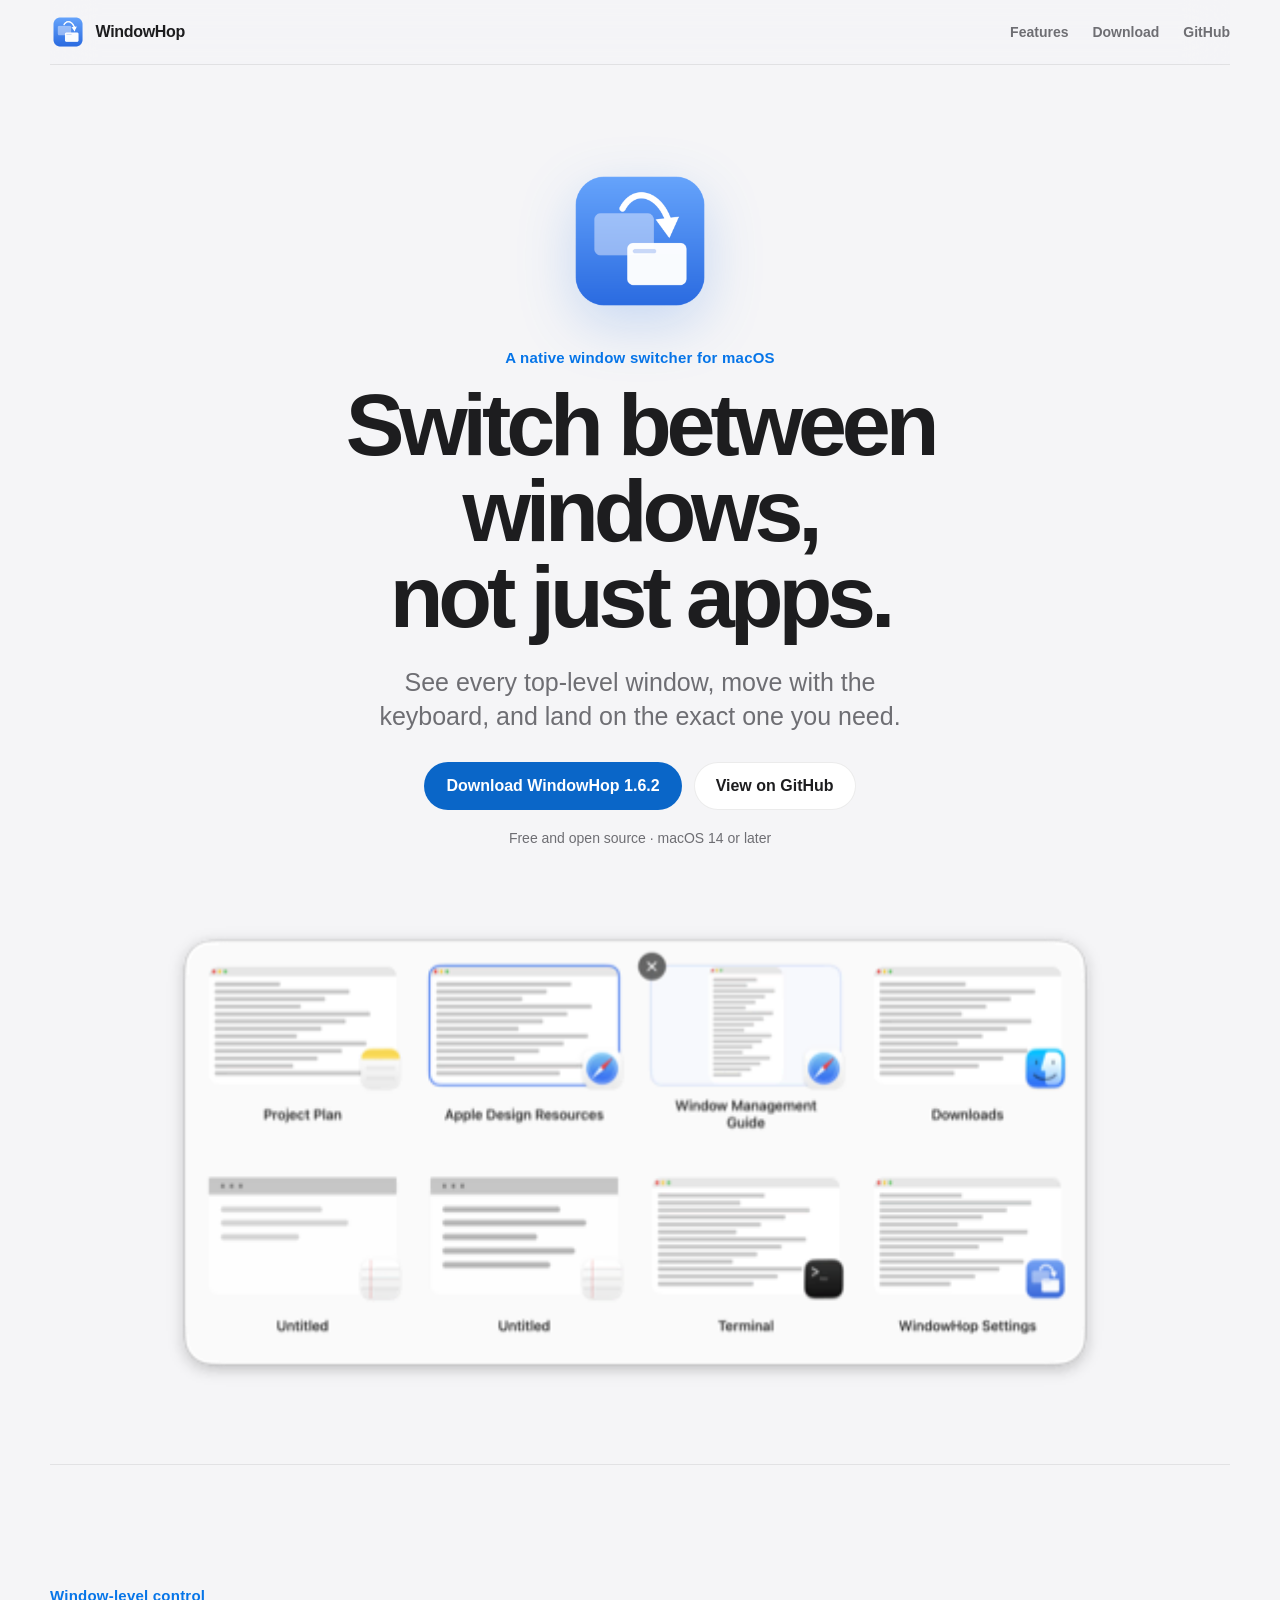
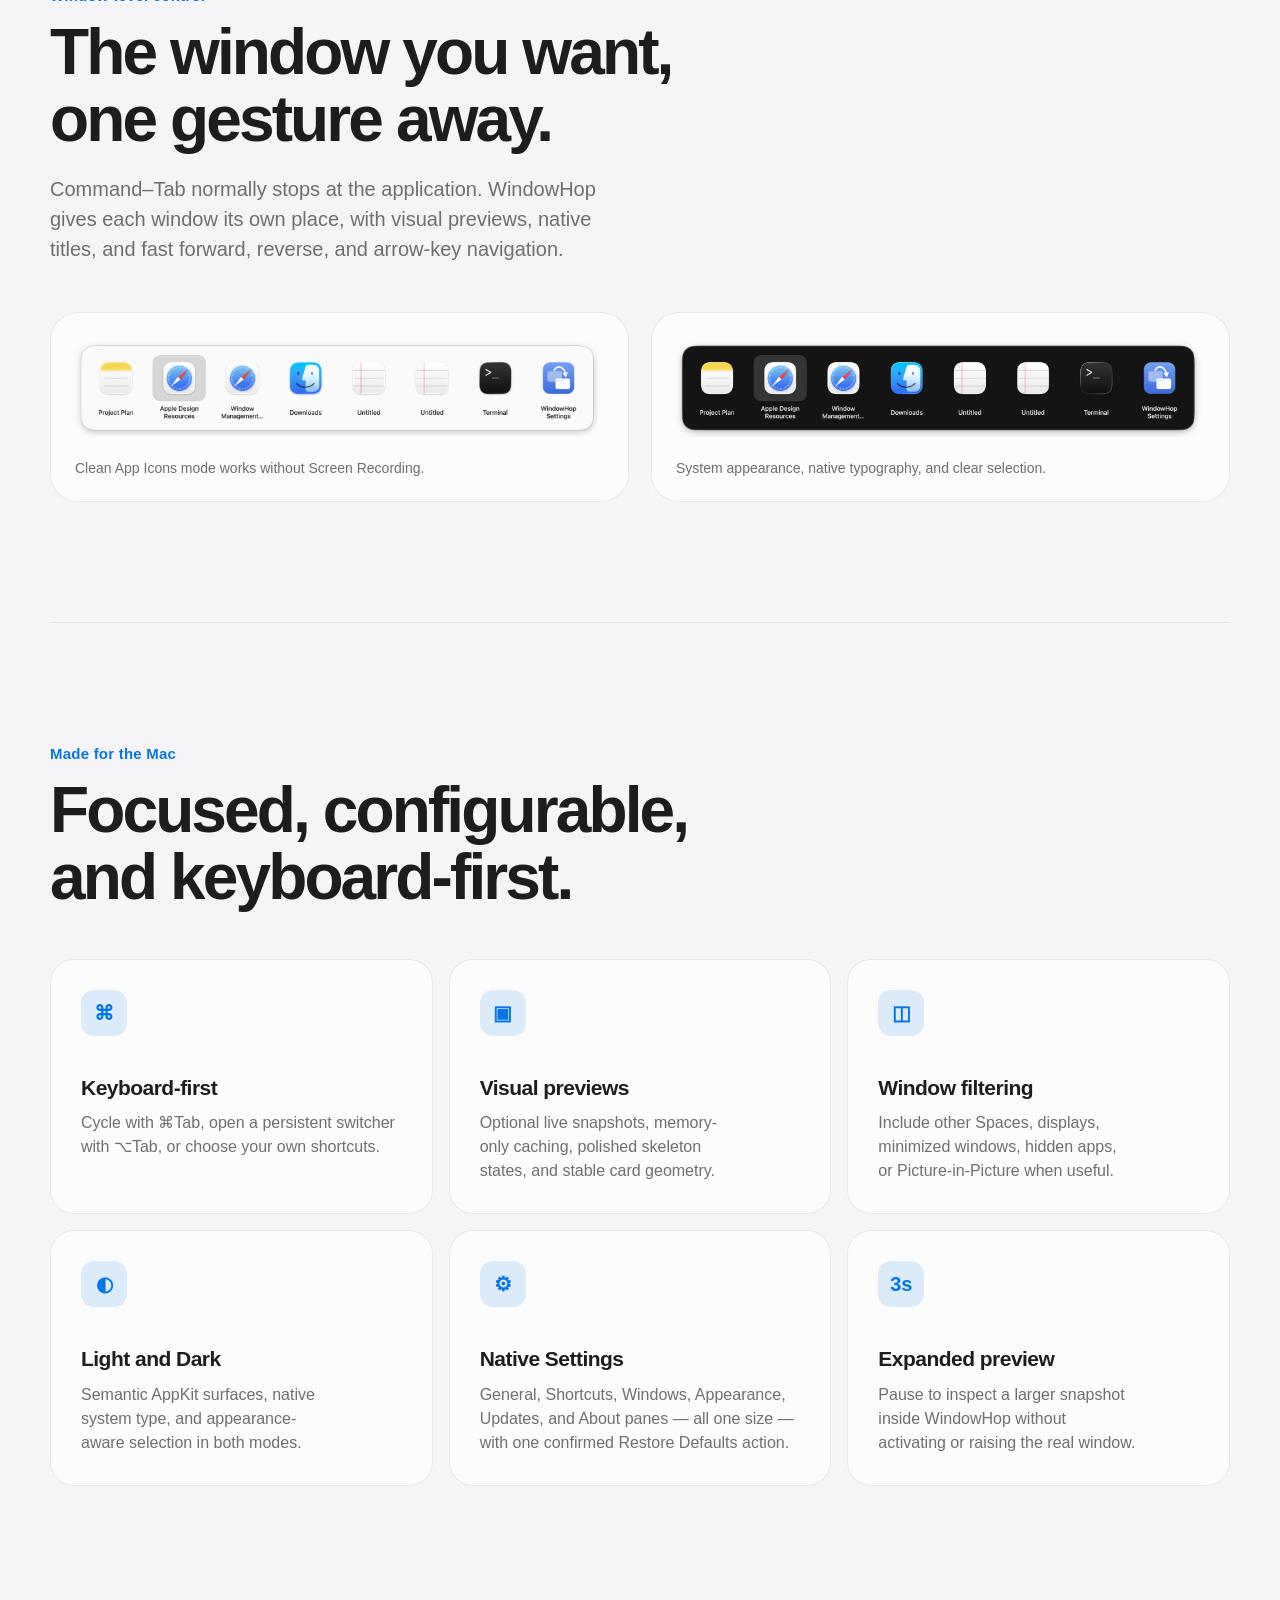
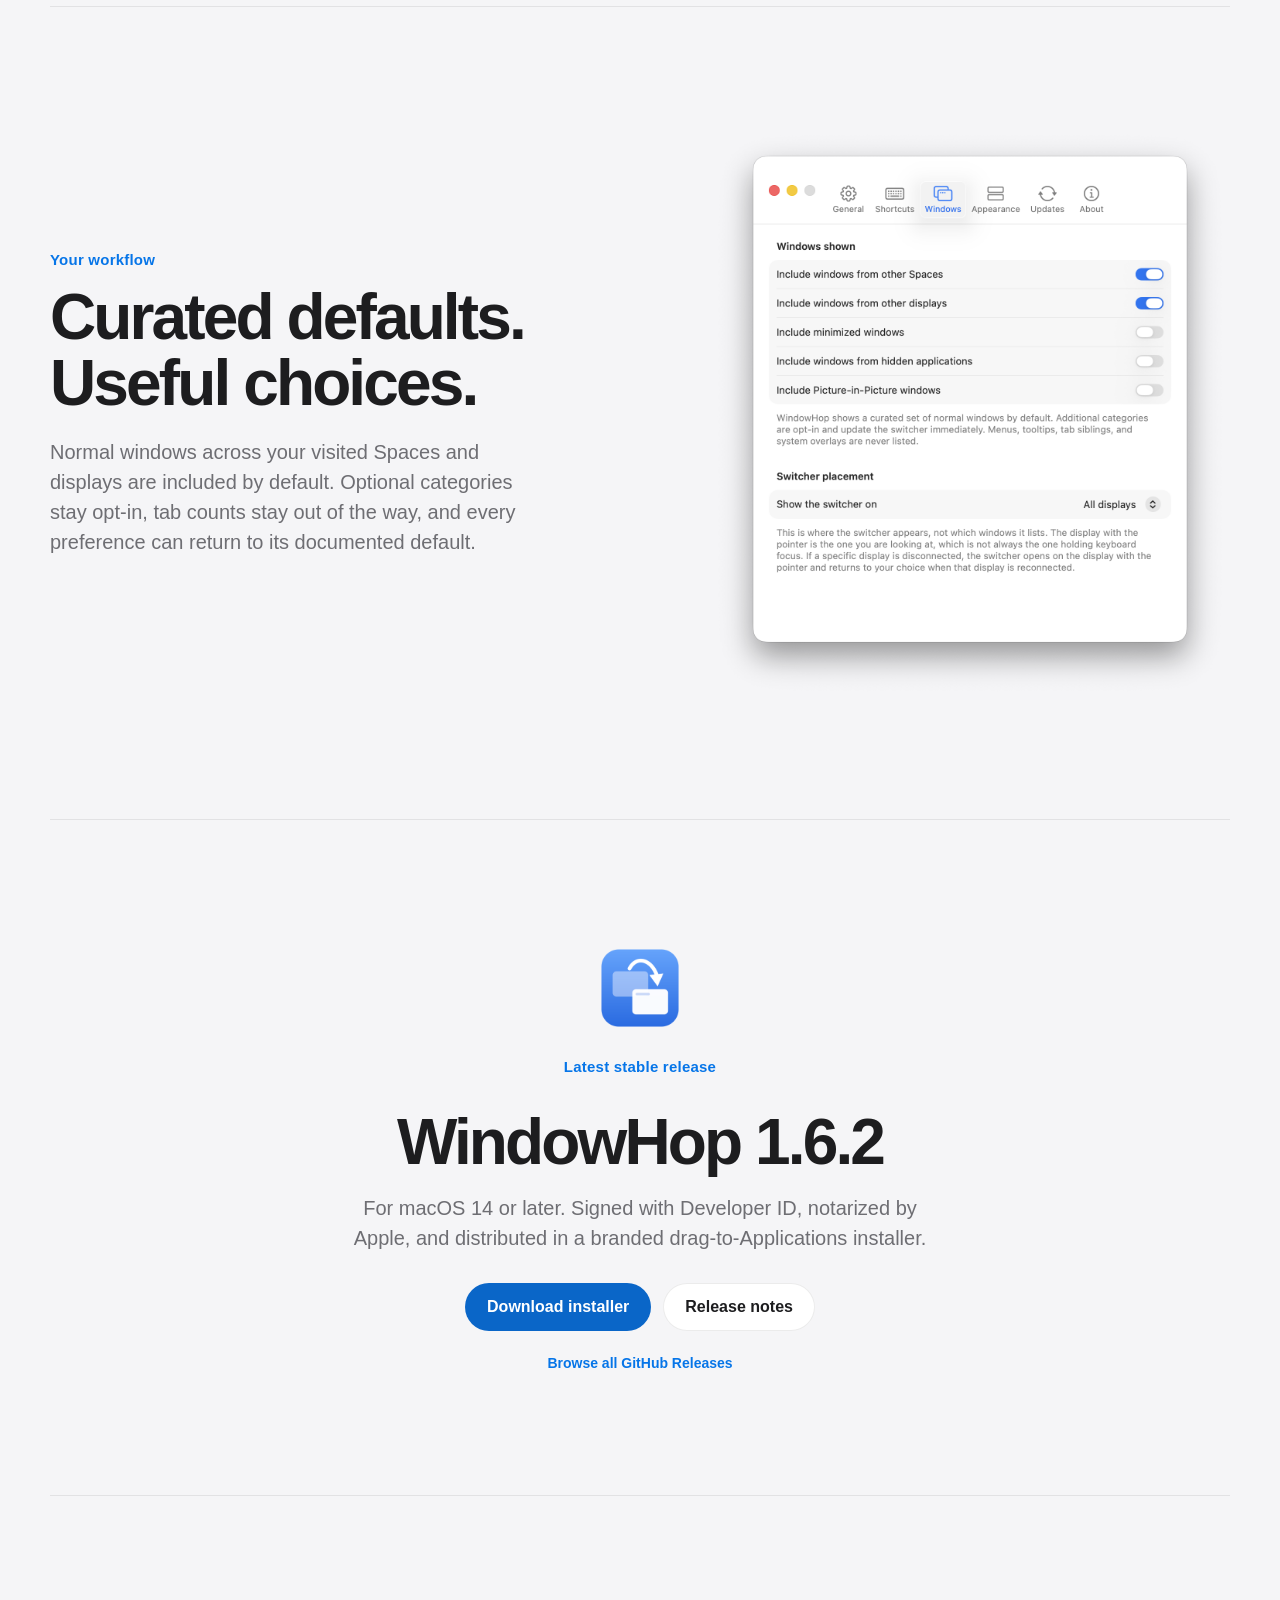
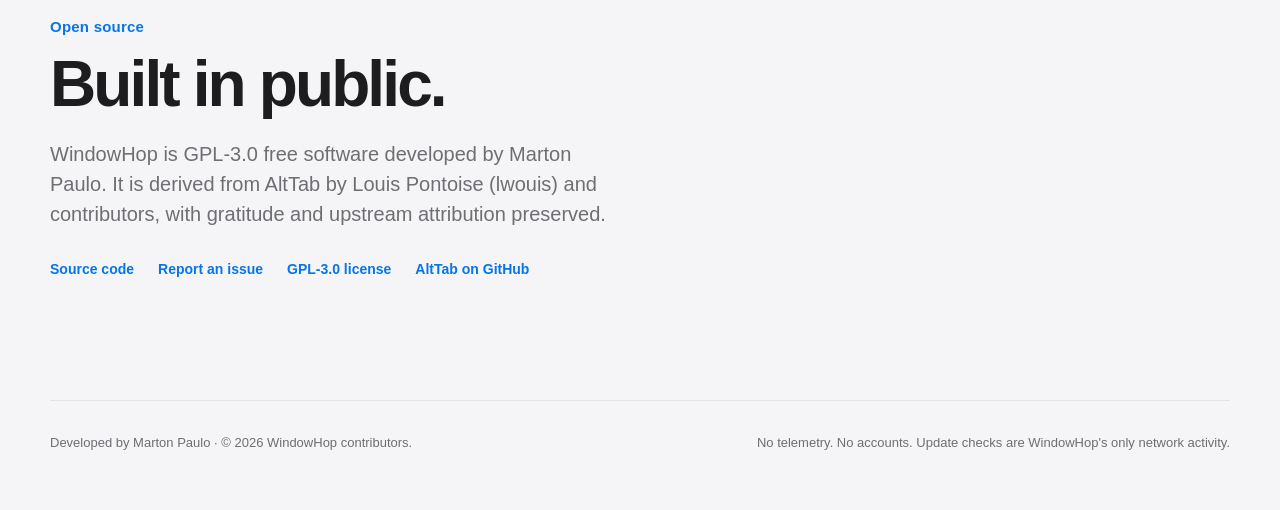
==== docs/index.html @ f9b5c560 "feat(site): favicon.ico and a touch icon at the site root Google Search does not list SVG or a 64 px" ====
<!doctype html>
<html lang="en">
<head>
  <meta charset="utf-8">
  <meta name="viewport" content="width=device-width, initial-scale=1">
  <meta name="color-scheme" content="light dark">
  <title>WindowHop · Mac window switcher with previews</title>
  <meta name="description" content="A fast, native macOS window switcher with visual previews, keyboard navigation and filters for which windows appear. Free and open source.">
  <!-- The served URL: the custom domain in docs/CNAME. -->
  <link rel="canonical" href="https://windowhop.martonpaulo.com/">
  <meta name="theme-color" content="#0a0b0d" media="(prefers-color-scheme: dark)">
  <meta name="theme-color" content="#ffffff" media="(prefers-color-scheme: light)">
  <link rel="icon" href="favicon.ico" sizes="48x48">
  <link rel="apple-touch-icon" href="apple-touch-icon.png">
  <meta property="og:type" content="website">
  <meta property="og:site_name" content="WindowHop">
  <meta property="og:title" content="WindowHop · Mac window switcher with previews">
  <meta property="og:description" content="A fast, native macOS window switcher with visual previews, keyboard navigation and filters for which windows appear. Free and open source.">
  <meta property="og:url" content="https://windowhop.martonpaulo.com/">
  <meta property="og:image" content="https://windowhop.martonpaulo.com/social-card.jpg">
  <meta property="og:image:type" content="image/jpeg">
  <meta property="og:image:width" content="1200">
  <meta property="og:image:height" content="630">
  <meta property="og:image:alt" content="The WindowHop icon and the words Free for Mac, open source, WindowHop, Switch between windows, not just apps, beside a drawing of the switcher panel with eight window previews.">
  <meta name="twitter:card" content="summary_large_image">
  <meta name="twitter:title" content="WindowHop · Mac window switcher with previews">
  <meta name="twitter:description" content="A fast, native macOS window switcher with visual previews, keyboard navigation and filters for which windows appear. Free and open source.">
  <meta name="twitter:image" content="https://windowhop.martonpaulo.com/social-card.jpg">
  <link rel="stylesheet" href="styles/main.css">
  <!-- The hero is the largest contentful paint; without this it is only
       discovered after the stylesheet resolves which of the two it needs.
       imagesrcset/imagesizes must stay identical to the <picture> below, or the
       preload fetches a different width than the one the page then draws.
       sizes follows styles/main.css: the image is 958px wide, capped by main's
       100% - 28px gutter up to 820px and 100% - 40px above it. -->
  <link rel="preload" as="image" href="screenshots/switcher-previews-light.webp"
        imagesrcset="screenshots/switcher-previews-light-480.webp 480w, screenshots/switcher-previews-light-720.webp 720w, screenshots/switcher-previews-light-958.webp 958w, screenshots/switcher-previews-light-1200.webp 1200w, screenshots/switcher-previews-light.webp 1916w"
        imagesizes="(max-width: 820px) calc(100vw - 28px), (max-width: 998px) calc(100vw - 40px), 958px"
        media="(prefers-color-scheme: light)" fetchpriority="high">
  <link rel="preload" as="image" href="screenshots/switcher-previews-dark.webp"
        imagesrcset="screenshots/switcher-previews-dark-480.webp 480w, screenshots/switcher-previews-dark-720.webp 720w, screenshots/switcher-previews-dark-958.webp 958w, screenshots/switcher-previews-dark-1200.webp 1200w, screenshots/switcher-previews-dark.webp 1916w"
        imagesizes="(max-width: 820px) calc(100vw - 28px), (max-width: 998px) calc(100vw - 40px), 958px"
        media="(prefers-color-scheme: dark)" fetchpriority="high">
  <script src="scripts/main.js" defer></script>
  <script type="application/ld+json">
  {
    "@context": "https://schema.org",
    "@type": "SoftwareApplication",
    "name": "WindowHop",
    "applicationCategory": "UtilitiesApplication",
    "operatingSystem": "macOS 14 or later",
    "url": "https://windowhop.martonpaulo.com/",
    "downloadUrl": "https://github.com/martonpaulo/windowhop/releases/latest",
    "description": "A fast, native macOS window switcher with visual previews, keyboard navigation, and configurable window filtering.",
    "license": "https://www.gnu.org/licenses/gpl-3.0.html",
    "isAccessibleForFree": true,
    "offers": { "@type": "Offer", "price": "0", "priceCurrency": "USD" },
    "author": { "@type": "Person", "name": "Marton Paulo" },
    "image": "https://windowhop.martonpaulo.com/social-card.jpg"
  }
  </script>
</head>
<body>
  <a class="skip-link" href="#main">Skip to content</a>
  <header class="site-header" aria-label="Primary navigation">
    <a class="brand" data-link="website" href="#top" aria-label="WindowHop home">
      <img src="assets/app-icon.png" width="36" height="36" alt="">
      <span>WindowHop</span>
    </a>
    <nav aria-label="Page sections">
      <a href="#features">Features</a>
      <a href="#download">Download</a>
      <a data-link="github" href="#">GitHub</a>
    </nav>
  </header>

  <main id="main">
    <section class="hero" id="top" aria-labelledby="hero-title">
      <div class="hero-copy">
        <img class="hero-icon" src="assets/app-icon.png" width="160" height="160" alt="WindowHop application icon">
        <p class="eyebrow">A native window switcher for macOS</p>
        <h1 id="hero-title">Switch between windows,<br>not just apps.</h1>
        <p class="hero-summary">See every top-level window, move with the keyboard, and land on the exact one you need.</p>
        <div class="actions">
          <a class="button primary" data-link="download" href="#">Download WindowHop <span data-site-version></span></a>
          <a class="button secondary" data-link="github" href="#">View on GitHub</a>
        </div>
        <p class="compatibility">Free and open source · macOS 14 or later</p>
      </div>
      <picture class="hero-visual">
        <source media="(prefers-color-scheme: dark)"
                srcset="screenshots/switcher-previews-dark-480.webp 480w, screenshots/switcher-previews-dark-720.webp 720w, screenshots/switcher-previews-dark-958.webp 958w, screenshots/switcher-previews-dark-1200.webp 1200w, screenshots/switcher-previews-dark.webp 1916w"
                sizes="(max-width: 820px) calc(100vw - 28px), (max-width: 998px) calc(100vw - 40px), 958px">
        <img src="screenshots/switcher-previews-light.webp"
             srcset="screenshots/switcher-previews-light-480.webp 480w, screenshots/switcher-previews-light-720.webp 720w, screenshots/switcher-previews-light-958.webp 958w, screenshots/switcher-previews-light-1200.webp 1200w, screenshots/switcher-previews-light.webp 1916w"
             sizes="(max-width: 820px) calc(100vw - 28px), (max-width: 998px) calc(100vw - 40px), 958px"
             alt="WindowHop showing individual window previews with one selected card" width="958" height="482">
      </picture>
    </section>

    <section class="overview section" aria-labelledby="overview-title">
      <p class="eyebrow">Window-level control</p>
      <h2 id="overview-title">The window you want, one gesture away.</h2>
      <p>Command–Tab normally stops at the application. WindowHop gives each window its own place, with visual previews, native titles, and fast forward, reverse, and arrow-key navigation.</p>
      <div class="overview-visuals">
        <figure>
          <img src="screenshots/switcher-light.webp" alt="WindowHop App Icons appearance in Light Mode" loading="lazy" width="830" height="168">
          <figcaption>Clean App Icons mode works without Screen Recording.</figcaption>
        </figure>
        <figure>
          <img src="screenshots/switcher-dark.webp" alt="WindowHop App Icons appearance in Dark Mode" loading="lazy" width="830" height="168">
          <figcaption>System appearance, native typography, and clear selection.</figcaption>
        </figure>
      </div>
    </section>

    <section class="features section" id="features" aria-labelledby="features-title">
      <p class="eyebrow">Made for the Mac</p>
      <h2 id="features-title">Focused, configurable, and keyboard-first.</h2>
      <div class="feature-grid">
        <article><span aria-hidden="true">⌘</span><h3>Keyboard-first</h3><p>Cycle with ⌘Tab, open a persistent switcher with ⌥Tab, or choose your own shortcuts.</p></article>
        <article><span aria-hidden="true">▣</span><h3>Visual previews</h3><p>Optional live snapshots, memory-only caching, polished skeleton states, and stable card geometry.</p></article>
        <article><span aria-hidden="true">◫</span><h3>Window filtering</h3><p>Include other Spaces, displays, minimized windows, hidden apps, or Picture-in-Picture when useful.</p></article>
        <article><span aria-hidden="true">◐</span><h3>Light and Dark</h3><p>Semantic AppKit surfaces, native system type, and appearance-aware selection in both modes.</p></article>
        <article><span aria-hidden="true">⚙</span><h3>Native Settings</h3><p>General, Shortcuts, Windows, Appearance, Updates, and About panes — all one size — with one confirmed Restore Defaults action.</p></article>
        <article><span aria-hidden="true">3s</span><h3>Expanded preview</h3><p>Pause to inspect a larger snapshot inside WindowHop without activating or raising the real window.</p></article>
      </div>
    </section>

    <section class="settings-showcase section" aria-labelledby="settings-title">
      <div>
        <p class="eyebrow">Your workflow</p>
        <h2 id="settings-title">Curated defaults. Useful choices.</h2>
        <p>Normal windows across your visited Spaces and displays are included by default. Optional categories stay opt-in, tab counts stay out of the way, and every preference can return to its documented default.</p>
      </div>
      <img src="screenshots/settings-windows.webp" alt="WindowHop Windows Settings with the opt-in window categories" loading="lazy" width="672" height="740">
    </section>

    <section class="download section" id="download" aria-labelledby="download-title">
      <img src="assets/app-icon.png" alt="" width="96" height="96">
      <p class="eyebrow">Latest stable release</p>
      <h2 id="download-title">WindowHop <span data-site-version></span></h2>
      <p>For macOS 14 or later. Signed with Developer ID, notarized by Apple, and distributed in a branded drag-to-Applications installer.</p>
      <div class="actions">
        <a class="button primary" data-link="download" href="#">Download installer</a>
        <a class="button secondary" data-link="releaseNotes" href="#">Release notes</a>
      </div>
      <a class="text-link" data-link="releases" href="#">Browse all GitHub Releases</a>
    </section>

    <section class="open-source section" aria-labelledby="open-source-title">
      <p class="eyebrow">Open source</p>
      <h2 id="open-source-title">Built in public.</h2>
      <p>WindowHop is GPL-3.0 free software developed by Marton Paulo. It is derived from AltTab by Louis Pontoise (lwouis) and contributors, with gratitude and upstream attribution preserved.</p>
      <div class="link-row">
        <a data-link="github" href="#">Source code</a>
        <a data-link="issues" href="#">Report an issue</a>
        <a data-link="license" href="#">GPL-3.0 license</a>
        <a data-link="altTab" href="#">AltTab on GitHub</a>
      </div>
    </section>
  </main>

  <footer>
    <p>Developed by Marton Paulo · © <span data-site-year></span> WindowHop contributors.</p>
    <p>No telemetry. No accounts. Update checks are WindowHop's only network activity.</p>
  </footer>
</body>
</html>
---- docs/styles/main.css ----
:root {
  color-scheme: light dark;
  --bg: #f5f5f7;
  --surface: rgba(255, 255, 255, 0.72);
  --surface-strong: #fff;
  --text: #1d1d1f;
  --secondary: #6e6e73;
  --line: rgba(0, 0, 0, 0.08);
  --accent: #0675e8;
  /* Filled buttons carry their own foreground/background pair: the link accent
     alone gives white text only 4.45:1 in light and 2.46:1 in dark. */
  --button-primary-fg: #ffffff;
  --button-primary-bg: #0a66c8;
  --button-primary-bg-hover: #0b5fbb;
  --accent-hover: #0067d6;
  --shadow: 0 24px 80px rgba(0, 0, 0, 0.12);
  --radius: 28px;
  font-family: -apple-system, BlinkMacSystemFont, "SF Pro Text", "Helvetica Neue", sans-serif;
}

* { box-sizing: border-box; }
html { scroll-behavior: smooth; }
body { margin: 0; background: var(--bg); color: var(--text); line-height: 1.5; }
a { color: inherit; }
img { display: block; max-width: 100%; height: auto; }

.skip-link { position: fixed; left: 16px; top: -80px; z-index: 100; padding: 10px 14px; border-radius: 10px; background: var(--text); color: var(--bg); }
.skip-link:focus { top: 16px; }

.site-header { position: sticky; top: 0; z-index: 20; display: flex; align-items: center; justify-content: space-between; width: min(1180px, calc(100% - 40px)); margin: 0 auto; padding: 14px 0; background: color-mix(in srgb, var(--bg) 82%, transparent); backdrop-filter: blur(22px) saturate(1.4); border-bottom: 1px solid var(--line); }
.brand { display: inline-flex; align-items: center; gap: 10px; font-weight: 650; text-decoration: none; letter-spacing: -0.02em; }
.brand img { border-radius: 9px; }
nav { display: flex; gap: 24px; }
nav a, .text-link, .link-row a { color: var(--secondary); text-decoration: none; font-size: 14px; font-weight: 550; }
nav a:hover, .text-link:hover, .link-row a:hover { color: var(--accent); }

main, footer { width: min(1180px, calc(100% - 40px)); margin-inline: auto; }
.hero { min-height: min(880px, 92vh); padding: 96px 0 72px; text-align: center; overflow: hidden; }
.hero-copy { max-width: 820px; margin: 0 auto; }
.hero-icon { margin: 0 auto 26px; filter: drop-shadow(0 18px 28px rgba(37, 112, 228, 0.22)); }
.eyebrow { margin: 0 0 12px; color: var(--accent); font-size: 15px; font-weight: 700; letter-spacing: 0.015em; }
h1, h2, h3, p { text-wrap: balance; }
h1 { margin: 0; font-size: clamp(48px, 7vw, 88px); line-height: 0.98; letter-spacing: -0.058em; font-weight: 720; }
.hero-summary { max-width: 680px; margin: 26px auto 28px; color: var(--secondary); font-size: clamp(19px, 2.2vw, 25px); line-height: 1.35; }
.actions { display: flex; flex-wrap: wrap; justify-content: center; gap: 12px; }
.button { display: inline-flex; align-items: center; justify-content: center; min-height: 48px; padding: 0 22px; border-radius: 999px; text-decoration: none; font-size: 16px; font-weight: 650; transition: transform 160ms ease, background-color 160ms ease, color 160ms ease; }
.button [data-site-version]::before { content: "\00a0"; }
.button:hover { transform: translateY(-1px); }
.button.primary { background: var(--button-primary-bg); color: var(--button-primary-fg); }
.button.primary:hover { background: var(--button-primary-bg-hover); }
.button.secondary { background: var(--surface-strong); color: var(--text); box-shadow: inset 0 0 0 1px var(--line); }
.compatibility { margin: 18px 0 0; color: var(--secondary); font-size: 14px; }
/* Screenshots are captured with `screencapture -l`, so each PNG already carries
   the window's own corner radius, drop shadow and transparent elevation. Adding
   a CSS radius on top clips those corners a second time at a different radius,
   and a CSS shadow doubles the one in the image. */
.hero-visual { display: block; width: min(1134px, 100%); margin: 62px auto 0; }
/* The capture draws at 958px inside a box up to 1134px wide; as a block it would
   sit against the left edge of that box, so it is centred in it. */
.hero-visual img { margin-inline: auto; }

.section { padding: 120px 0; border-top: 1px solid var(--line); }
.section h2 { max-width: 850px; margin: 0; font-size: clamp(38px, 5vw, 64px); line-height: 1.04; letter-spacing: -0.045em; }
.section > p:not(.eyebrow), .settings-showcase p:not(.eyebrow), .download > p:not(.eyebrow) { max-width: 760px; color: var(--secondary); font-size: 20px; }

.overview > p:not(.eyebrow) { margin: 22px 0 48px; }
.overview-visuals { display: grid; grid-template-columns: 1fr 1fr; gap: 22px; }
figure { margin: 0; padding: 20px; background: var(--surface); border: 1px solid var(--line); border-radius: var(--radius); }
figcaption { padding: 16px 4px 2px; color: var(--secondary); font-size: 14px; }

.features h2 { margin-bottom: 48px; }
.feature-grid { display: grid; grid-template-columns: repeat(3, 1fr); gap: 16px; }
.feature-grid article { min-height: 240px; padding: 30px; background: var(--surface); border: 1px solid var(--line); border-radius: 24px; }
.feature-grid article > span { display: grid; place-items: center; width: 46px; height: 46px; margin-bottom: 36px; border-radius: 13px; background: color-mix(in srgb, var(--accent) 13%, transparent); color: var(--accent); font-size: 20px; font-weight: 700; }
.feature-grid h3 { margin: 0 0 8px; font-size: 21px; letter-spacing: -0.025em; }
.feature-grid p { margin: 0; color: var(--secondary); }

.settings-showcase { display: grid; grid-template-columns: 1fr minmax(340px, 520px); align-items: center; gap: 72px; }
.settings-showcase img { max-height: 650px; justify-self: end; }

.download { text-align: center; }
.download > img { margin: 0 auto 20px; }
.download h2, .download > p { margin-inline: auto; }
.download > p { margin-block: 18px 30px; }
.download .text-link { display: inline-block; margin-top: 22px; color: var(--accent); }

.open-source p:not(.eyebrow) { margin: 22px 0 30px; }
.link-row { display: flex; flex-wrap: wrap; gap: 12px 24px; }
.link-row a { color: var(--accent); }
footer { display: flex; justify-content: space-between; gap: 30px; padding: 32px 0 56px; border-top: 1px solid var(--line); color: var(--secondary); font-size: 13px; }
footer p { margin: 0; }

a:focus-visible { outline: 3px solid color-mix(in srgb, var(--accent) 70%, white); outline-offset: 4px; border-radius: 8px; }

@media (prefers-color-scheme: dark) {
  :root {
    --bg: #08090b;
    --surface: rgba(255, 255, 255, 0.055);
    --surface-strong: #1b1d21;
    --text: #f5f5f7;
    --secondary: #a1a1a6;
    --line: rgba(255, 255, 255, 0.11);
    --accent: #57a9ff;
    --button-primary-fg: #07111f;
    --button-primary-bg: #57a9ff;
    --button-primary-bg-hover: #79baff;
    --accent-hover: #79baff;
    --shadow: 0 28px 90px rgba(0, 0, 0, 0.5);
  }
}

@media (max-width: 820px) {
  .site-header { width: min(100% - 28px, 1180px); }
  nav a:not(:last-child) { display: none; }
  main, footer { width: min(100% - 28px, 1180px); }
  .hero { padding-top: 68px; min-height: auto; }
  .hero-icon { width: 116px; height: 116px; }
  .hero-visual { width: 100%; margin-top: 44px; }
  .section { padding: 86px 0; }
  .overview-visuals, .feature-grid, .settings-showcase { grid-template-columns: 1fr; }
  .settings-showcase { gap: 44px; }
  .settings-showcase img { justify-self: center; max-height: 560px; }
  .feature-grid article { min-height: 210px; }
  footer { flex-direction: column; }
}

@media (max-width: 520px) {
  h1 { font-size: 45px; }
  .hero-summary, .section > p:not(.eyebrow), .settings-showcase p:not(.eyebrow), .download > p:not(.eyebrow) { font-size: 18px; }
  .actions { align-items: stretch; flex-direction: column; }
  .button { width: 100%; }
  .hero-visual { width: 100%; }
  .feature-grid article { padding: 24px; }
}

@media (prefers-reduced-motion: reduce) {
  html { scroll-behavior: auto; }
  *, *::before, *::after { animation-duration: 0.01ms !important; animation-iteration-count: 1 !important; transition-duration: 0.01ms !important; }
  .button:hover { transform: none; }
}
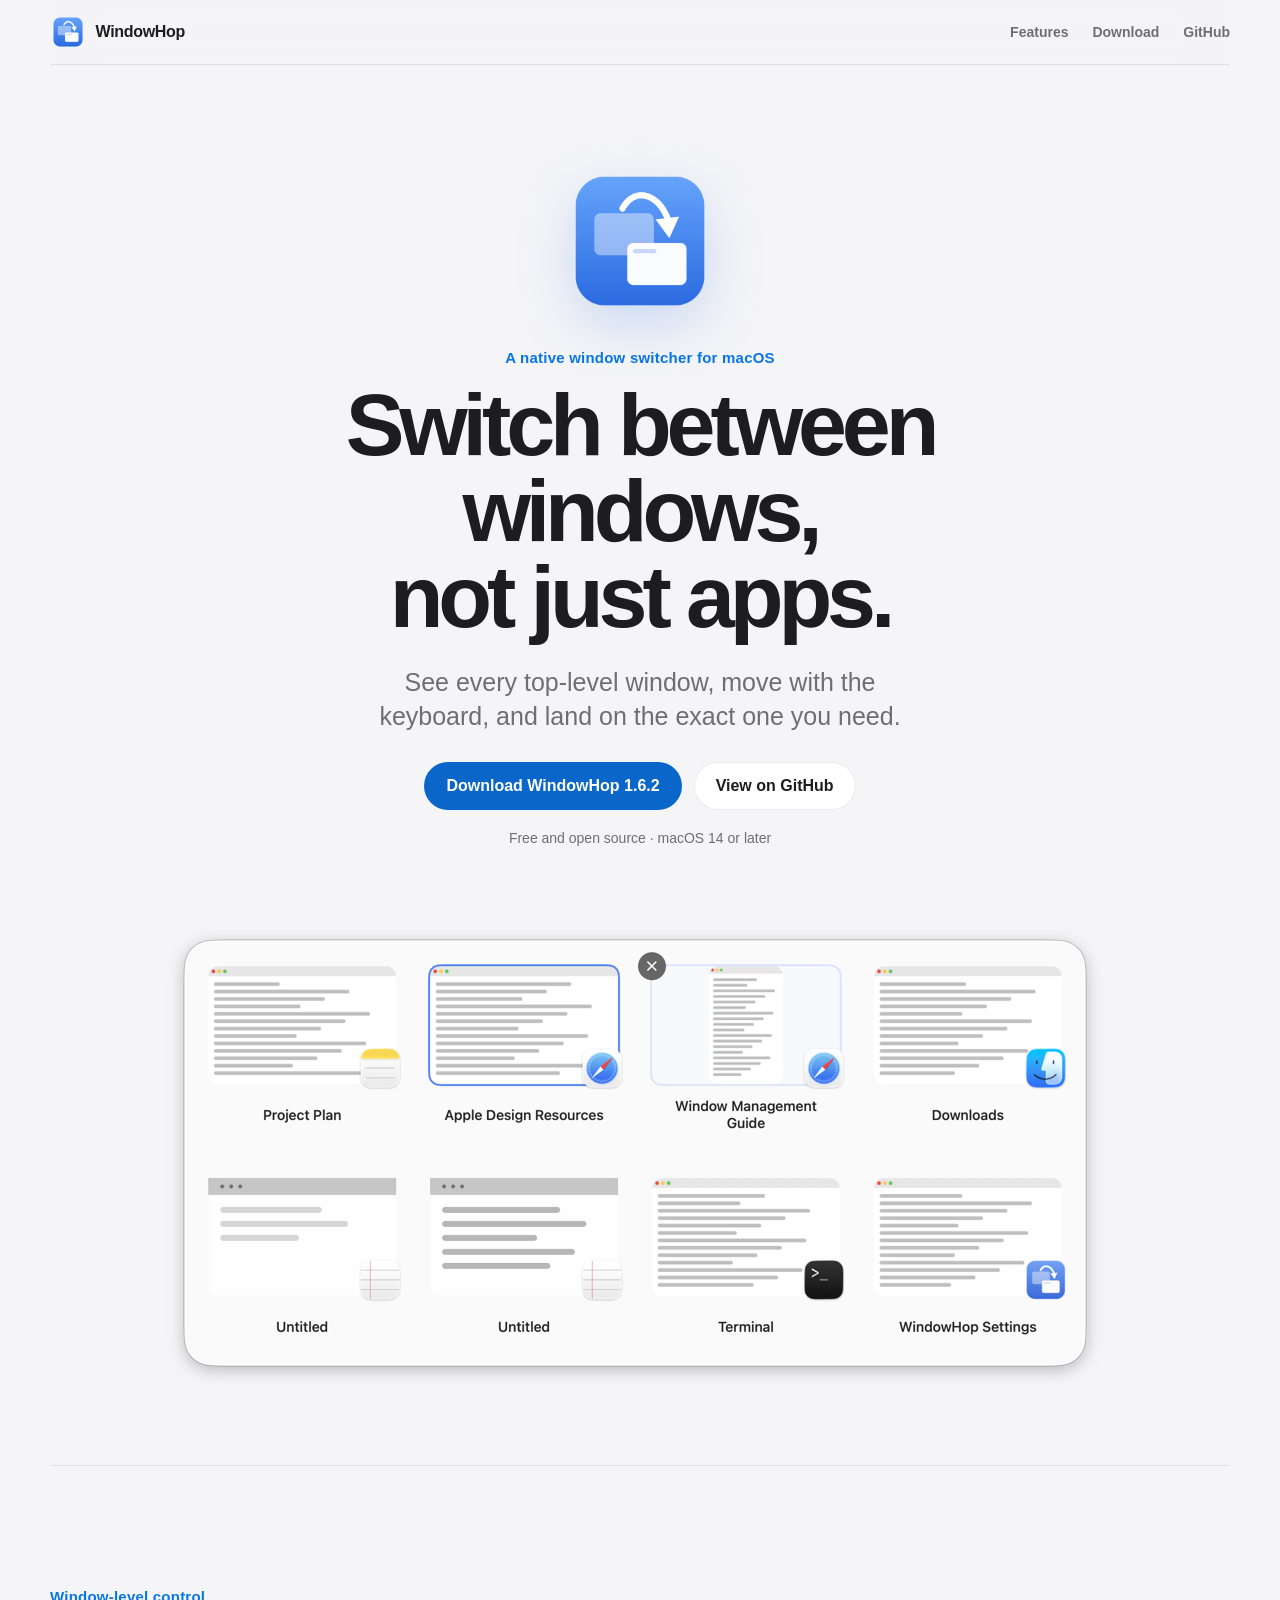
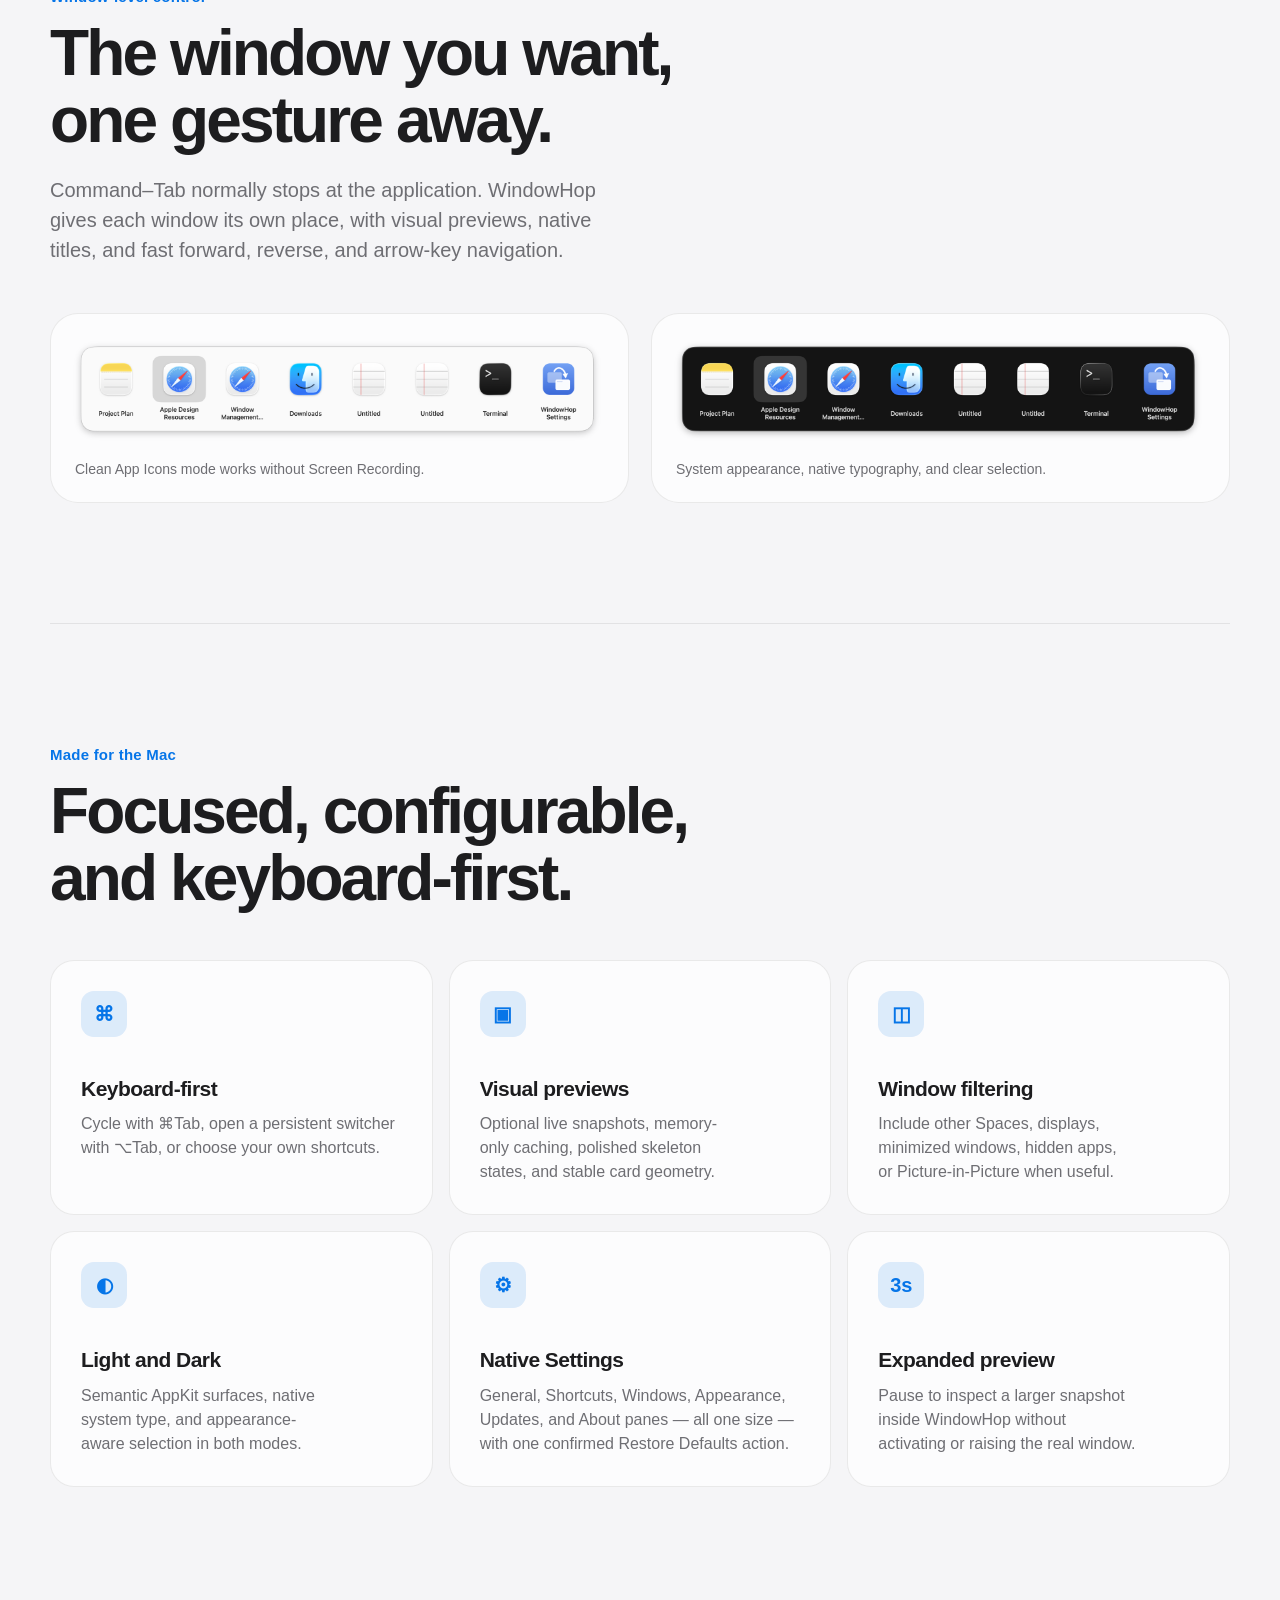
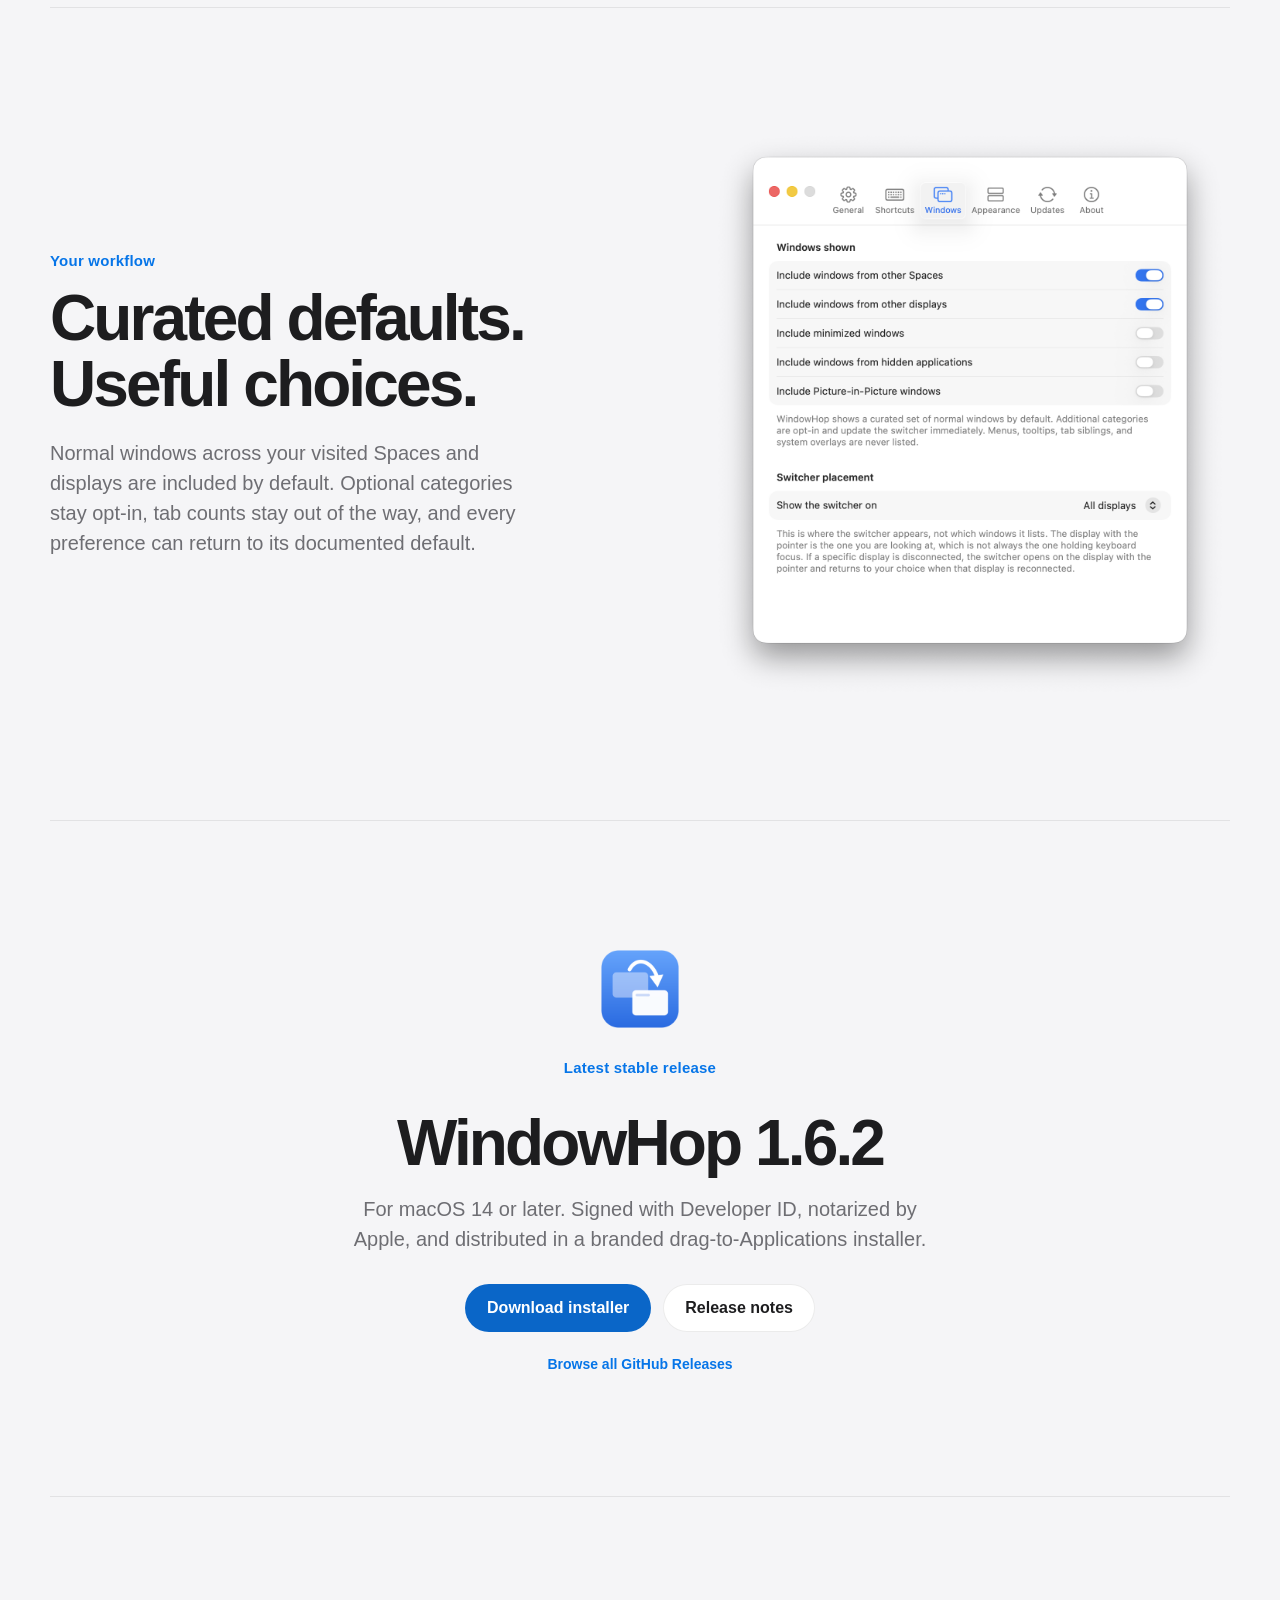
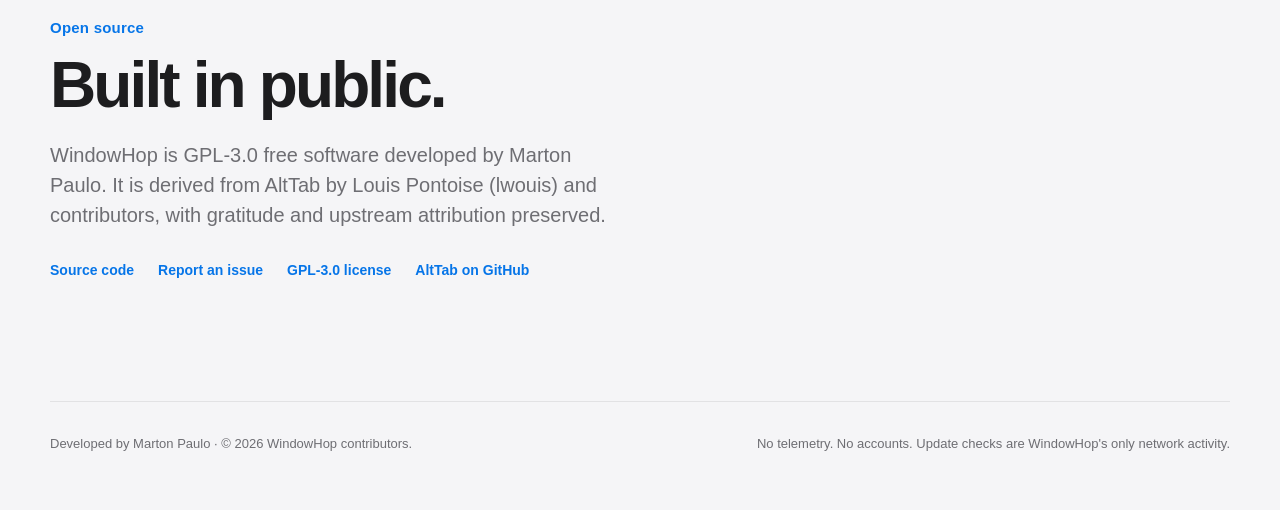
==== commit 6877301c: "fix(seo): declare the WebSite on the home page so Google shows the site name Without a WebSite node " ====
--- a/docs/index.html
+++ b/docs/index.html
@@ -59,6 +59,8 @@
     "image": "https://windowhop.martonpaulo.com/social-card.jpg"
   }
   </script>
+  <!-- Google names the site in results from this node on the home page. -->
+  <script type="application/ld+json">{"@context": "https://schema.org", "@type": "WebSite", "name": "WindowHop", "url": "https://windowhop.martonpaulo.com/"}</script>
 </head>
 <body>
   <a class="skip-link" href="#main">Skip to content</a>
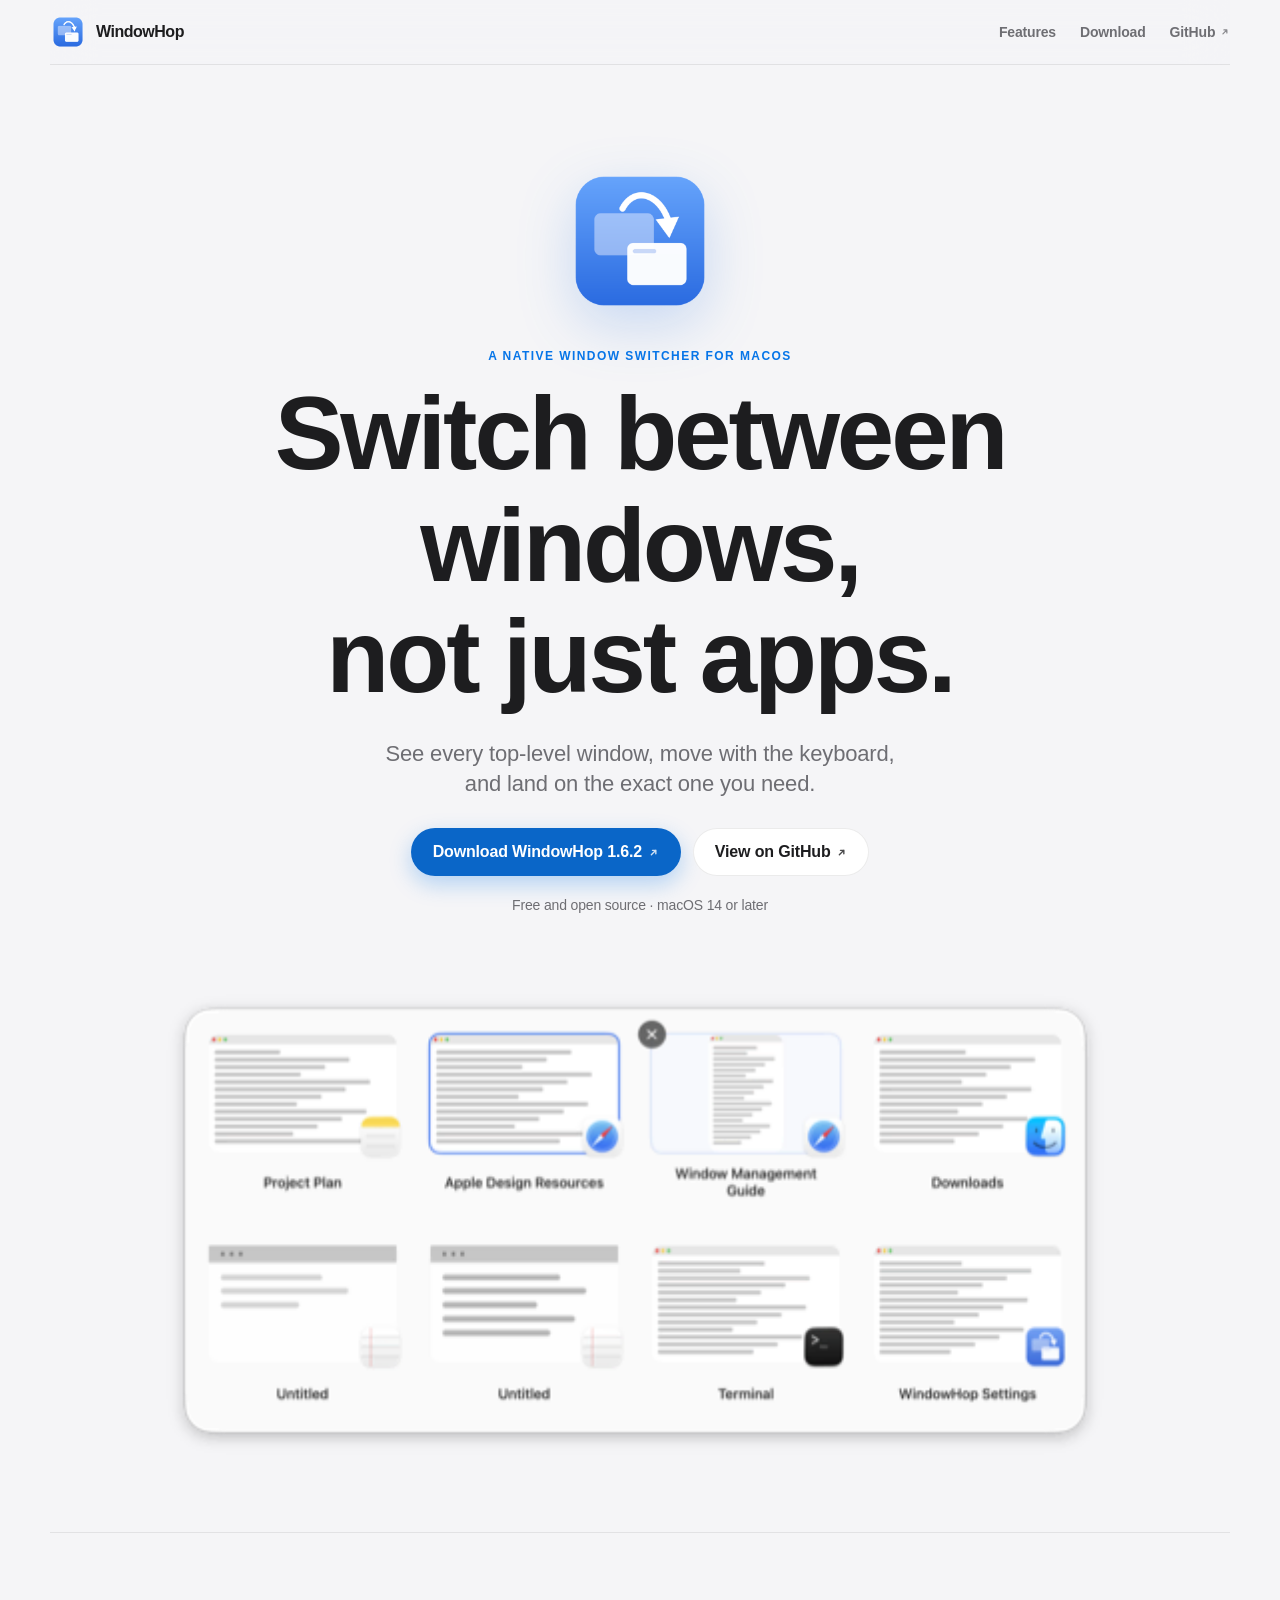
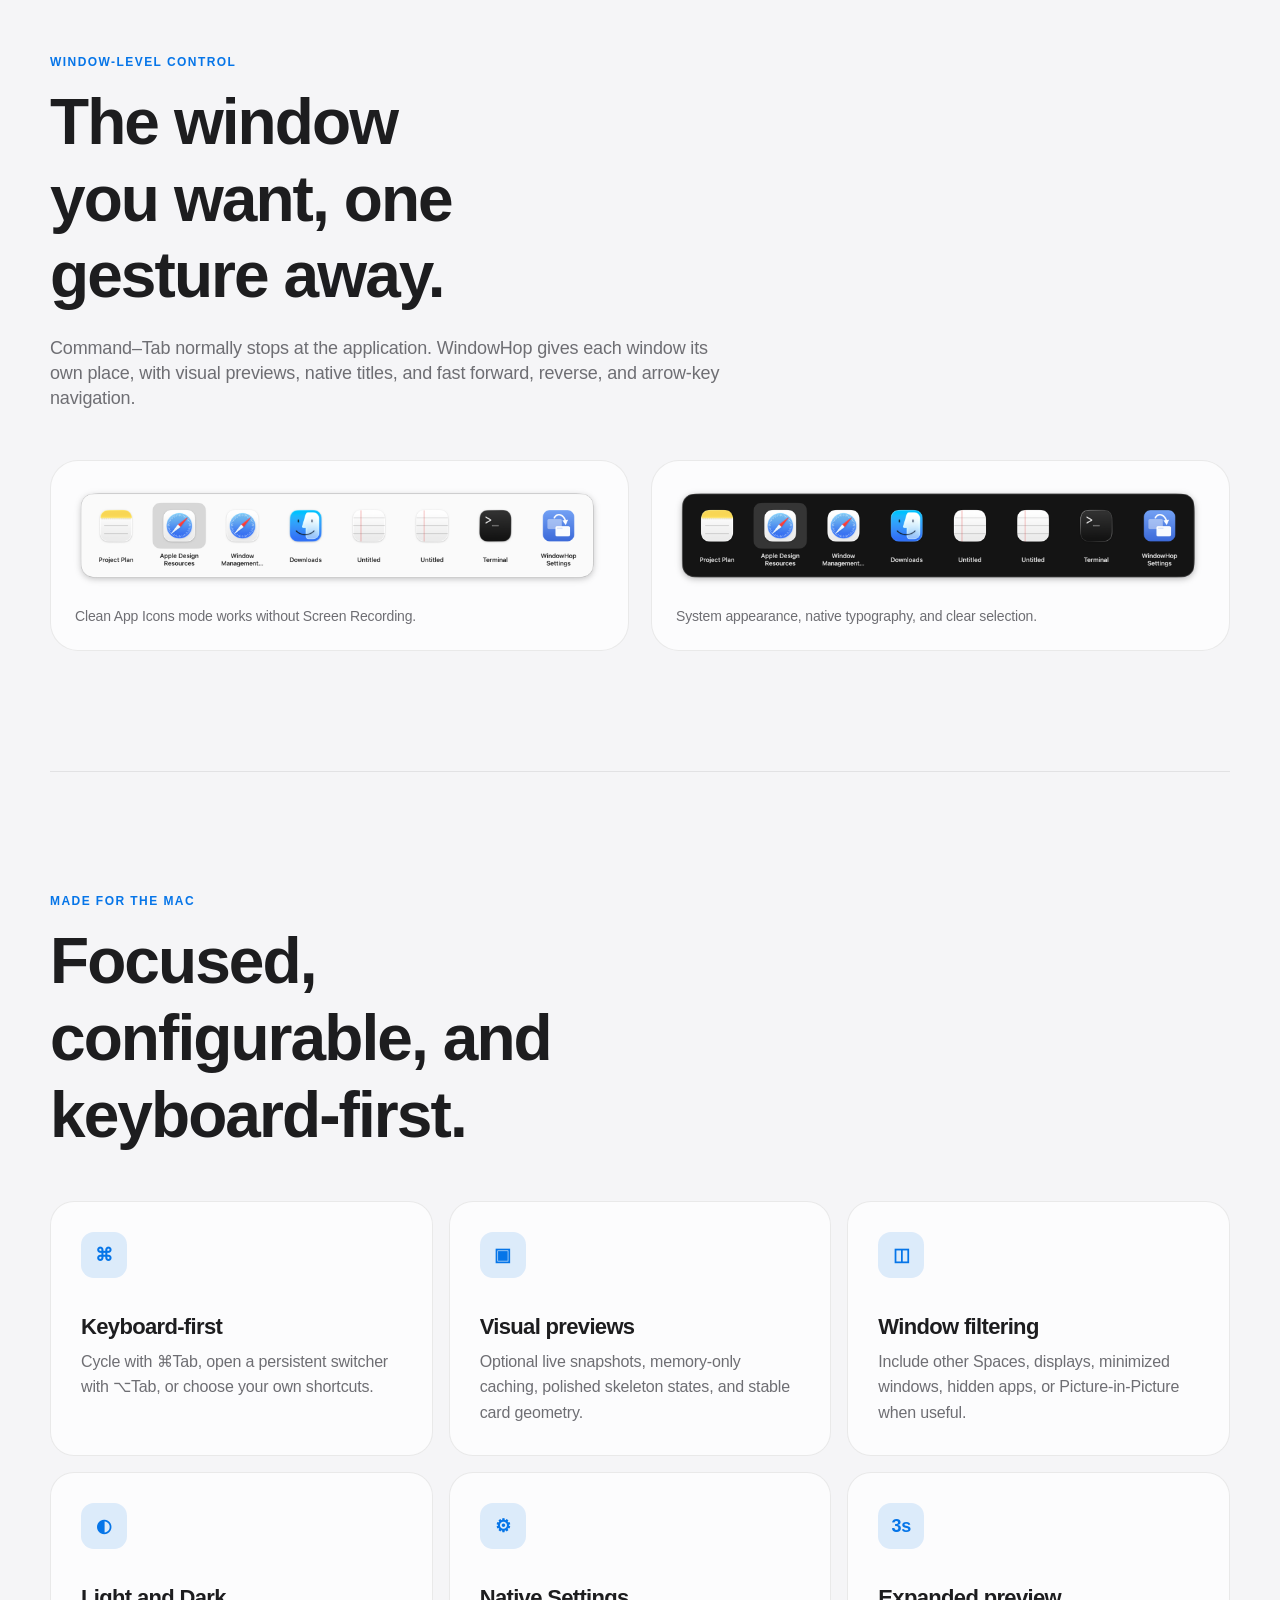
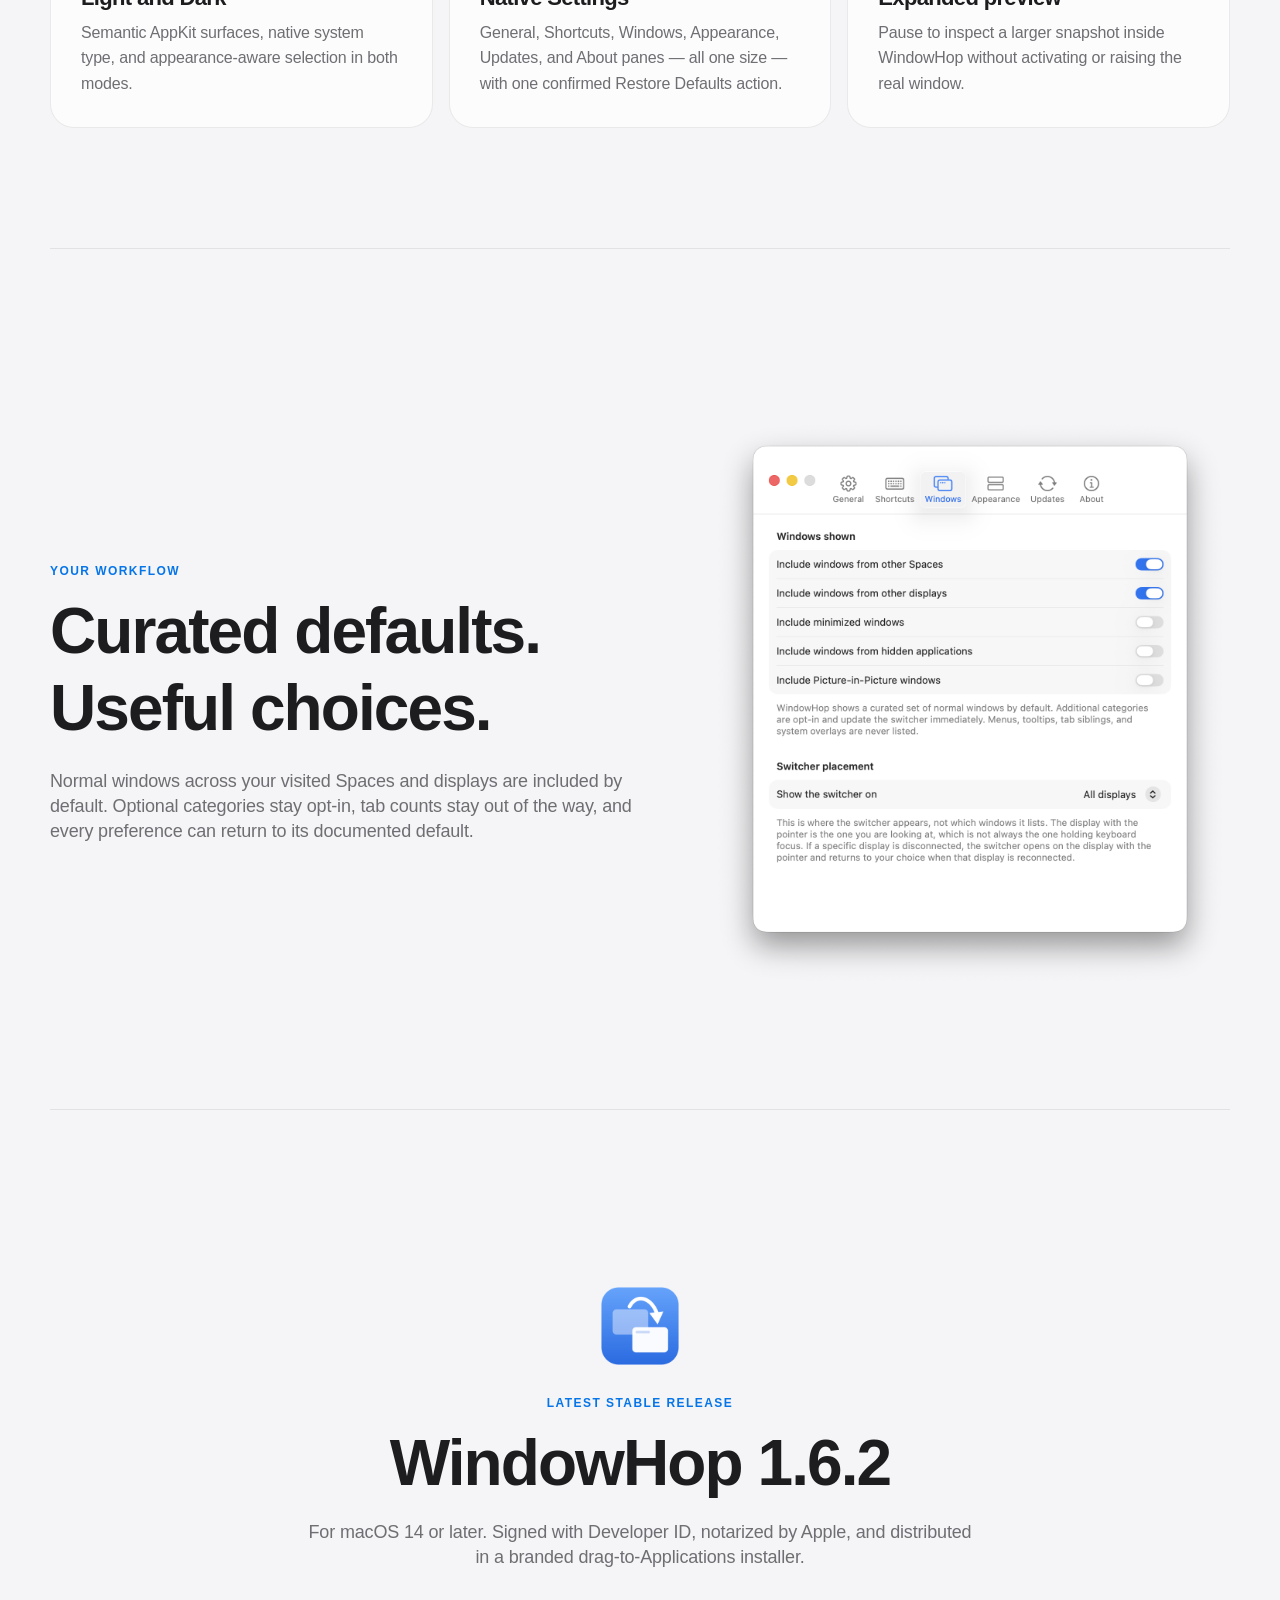
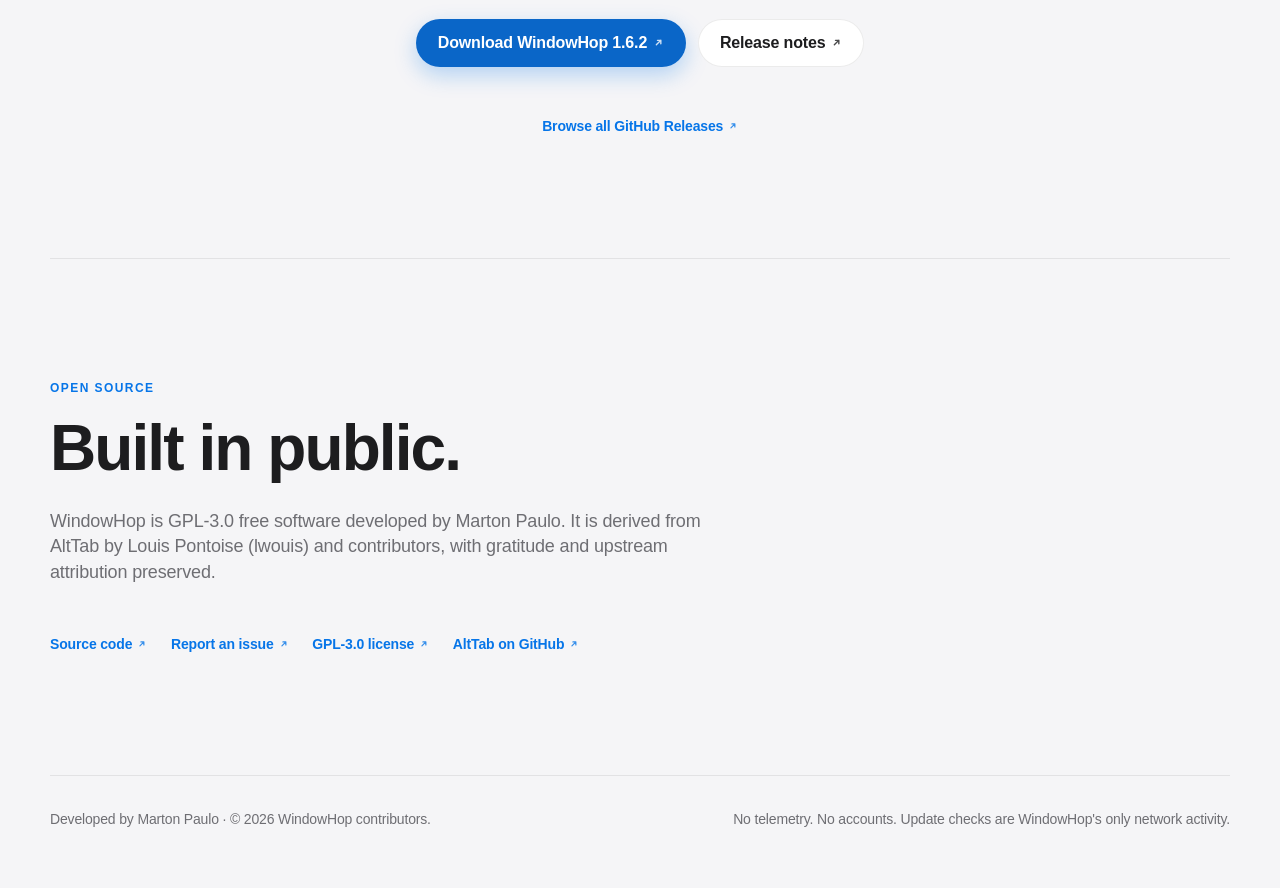
==== commit 542d16d9: "Adopt the fleet landing-page design and typography standard The site keeps the section rhythm it alr" ====
--- a/docs/index.html
+++ b/docs/index.html
@@ -72,7 +72,7 @@
     <nav aria-label="Page sections">
       <a href="#features">Features</a>
       <a href="#download">Download</a>
-      <a data-link="github" href="#">GitHub</a>
+      <a data-link="github" href="#" rel="noopener">GitHub<svg class="external-icon" viewBox="0 0 12 12" width="12" height="12" fill="none" aria-hidden="true" focusable="false"><path d="M3.6 8.4 8.4 3.6M4.8 3.6h3.6v3.6" stroke="currentColor" stroke-width="1.5" stroke-linecap="round" stroke-linejoin="round"/></svg></a>
     </nav>
   </header>
 
@@ -84,8 +84,8 @@
         <h1 id="hero-title">Switch between windows,<br>not just apps.</h1>
         <p class="hero-summary">See every top-level window, move with the keyboard, and land on the exact one you need.</p>
         <div class="actions">
-          <a class="button primary" data-link="download" href="#">Download WindowHop <span data-site-version></span></a>
-          <a class="button secondary" data-link="github" href="#">View on GitHub</a>
+          <a class="button primary" data-link="download" href="#" rel="noopener">Download WindowHop <span data-site-version></span><svg class="external-icon" viewBox="0 0 12 12" width="12" height="12" fill="none" aria-hidden="true" focusable="false"><path d="M3.6 8.4 8.4 3.6M4.8 3.6h3.6v3.6" stroke="currentColor" stroke-width="1.5" stroke-linecap="round" stroke-linejoin="round"/></svg></a>
+          <a class="button secondary" data-link="github" href="#" rel="noopener">View on GitHub<svg class="external-icon" viewBox="0 0 12 12" width="12" height="12" fill="none" aria-hidden="true" focusable="false"><path d="M3.6 8.4 8.4 3.6M4.8 3.6h3.6v3.6" stroke="currentColor" stroke-width="1.5" stroke-linecap="round" stroke-linejoin="round"/></svg></a>
         </div>
         <p class="compatibility">Free and open source · macOS 14 or later</p>
       </div>
@@ -144,10 +144,10 @@
       <h2 id="download-title">WindowHop <span data-site-version></span></h2>
       <p>For macOS 14 or later. Signed with Developer ID, notarized by Apple, and distributed in a branded drag-to-Applications installer.</p>
       <div class="actions">
-        <a class="button primary" data-link="download" href="#">Download installer</a>
-        <a class="button secondary" data-link="releaseNotes" href="#">Release notes</a>
+        <a class="button primary" data-link="download" href="#" rel="noopener">Download WindowHop <span data-site-version></span><svg class="external-icon" viewBox="0 0 12 12" width="12" height="12" fill="none" aria-hidden="true" focusable="false"><path d="M3.6 8.4 8.4 3.6M4.8 3.6h3.6v3.6" stroke="currentColor" stroke-width="1.5" stroke-linecap="round" stroke-linejoin="round"/></svg></a>
+        <a class="button secondary" data-link="releaseNotes" href="#" rel="noopener">Release notes<svg class="external-icon" viewBox="0 0 12 12" width="12" height="12" fill="none" aria-hidden="true" focusable="false"><path d="M3.6 8.4 8.4 3.6M4.8 3.6h3.6v3.6" stroke="currentColor" stroke-width="1.5" stroke-linecap="round" stroke-linejoin="round"/></svg></a>
       </div>
-      <a class="text-link" data-link="releases" href="#">Browse all GitHub Releases</a>
+      <a class="text-link" data-link="releases" href="#" rel="noopener">Browse all GitHub Releases<svg class="external-icon" viewBox="0 0 12 12" width="12" height="12" fill="none" aria-hidden="true" focusable="false"><path d="M3.6 8.4 8.4 3.6M4.8 3.6h3.6v3.6" stroke="currentColor" stroke-width="1.5" stroke-linecap="round" stroke-linejoin="round"/></svg></a>
     </section>
 
     <section class="open-source section" aria-labelledby="open-source-title">
@@ -155,15 +155,15 @@
       <h2 id="open-source-title">Built in public.</h2>
       <p>WindowHop is GPL-3.0 free software developed by Marton Paulo. It is derived from AltTab by Louis Pontoise (lwouis) and contributors, with gratitude and upstream attribution preserved.</p>
       <div class="link-row">
-        <a data-link="github" href="#">Source code</a>
-        <a data-link="issues" href="#">Report an issue</a>
-        <a data-link="license" href="#">GPL-3.0 license</a>
-        <a data-link="altTab" href="#">AltTab on GitHub</a>
+        <a data-link="github" href="#" rel="noopener">Source code<svg class="external-icon" viewBox="0 0 12 12" width="12" height="12" fill="none" aria-hidden="true" focusable="false"><path d="M3.6 8.4 8.4 3.6M4.8 3.6h3.6v3.6" stroke="currentColor" stroke-width="1.5" stroke-linecap="round" stroke-linejoin="round"/></svg></a>
+        <a data-link="issues" href="#" rel="noopener">Report an issue<svg class="external-icon" viewBox="0 0 12 12" width="12" height="12" fill="none" aria-hidden="true" focusable="false"><path d="M3.6 8.4 8.4 3.6M4.8 3.6h3.6v3.6" stroke="currentColor" stroke-width="1.5" stroke-linecap="round" stroke-linejoin="round"/></svg></a>
+        <a data-link="license" href="#" rel="noopener">GPL-3.0 license<svg class="external-icon" viewBox="0 0 12 12" width="12" height="12" fill="none" aria-hidden="true" focusable="false"><path d="M3.6 8.4 8.4 3.6M4.8 3.6h3.6v3.6" stroke="currentColor" stroke-width="1.5" stroke-linecap="round" stroke-linejoin="round"/></svg></a>
+        <a data-link="altTab" href="#" rel="noopener">AltTab on GitHub<svg class="external-icon" viewBox="0 0 12 12" width="12" height="12" fill="none" aria-hidden="true" focusable="false"><path d="M3.6 8.4 8.4 3.6M4.8 3.6h3.6v3.6" stroke="currentColor" stroke-width="1.5" stroke-linecap="round" stroke-linejoin="round"/></svg></a>
       </div>
     </section>
   </main>
 
-  <footer>
+  <footer class="site-footer">
     <p>Developed by Marton Paulo · © <span data-site-year></span> WindowHop contributors.</p>
     <p>No telemetry. No accounts. Update checks are WindowHop's only network activity.</p>
   </footer>
--- a/docs/styles/main.css
+++ b/docs/styles/main.css
@@ -1,3 +1,33 @@
+/* Fleet typography standard, 2026-09. This :root block is identical, in this
+   order, in windowhop, mailbell and meantime: the three sites share a design
+   but no package, so copying is the cost and identical ordering is what keeps
+   the drift greppable. The -apple-system stack is deliberate and stays: these
+   are landing pages for Mac apps, so the page wears the platform's own face. */
+:root {
+  --font-sans: -apple-system, BlinkMacSystemFont, "SF Pro Text", "Helvetica Neue", sans-serif;
+  --text-xs: 0.75rem;
+  --text-sm: 0.875rem;
+  --text-md: 1.125rem;
+  --text-lg: 1.375rem;
+  --text-xl: clamp(1.75rem, 1.25rem + 1.5vw, 2.25rem);
+  --text-2xl: clamp(2.5rem, 1.5rem + 3.5vw, 4rem);
+  --text-3xl: clamp(3rem, 1.25rem + 6.5vw, 6.5rem);
+  --leading-tight: 1.08;
+  --leading-snug: 1.2;
+  --leading-relaxed: 1.4;
+  --leading-body: 1.6;
+  --tracking-display: -0.03em;
+  --tracking-body: -0.01em;
+  --tracking-eyebrow: 0.12em;
+  --weight-body: 400;
+  --weight-strong: 600;
+  --weight-display: 700;
+  --measure: 68ch;
+  --measure-narrow: 44ch;
+  --measure-title: 16ch;
+}
+
+/* --- WindowHop palette and page metrics ------------------------------------ */
 :root {
   color-scheme: light dark;
   --bg: #f5f5f7;
@@ -7,90 +37,19 @@
   --secondary: #6e6e73;
   --line: rgba(0, 0, 0, 0.08);
   --accent: #0675e8;
+  --accent-hover: #0067d6;
   /* Filled buttons carry their own foreground/background pair: the link accent
      alone gives white text only 4.45:1 in light and 2.46:1 in dark. */
   --button-primary-fg: #ffffff;
   --button-primary-bg: #0a66c8;
   --button-primary-bg-hover: #0b5fbb;
-  --accent-hover: #0067d6;
+  --button-glow: 0 8px 22px color-mix(in srgb, var(--accent) 28%, transparent);
+  --button-glow-hover: 0 12px 28px color-mix(in srgb, var(--accent) 34%, transparent);
   --shadow: 0 24px 80px rgba(0, 0, 0, 0.12);
   --radius: 28px;
-  font-family: -apple-system, BlinkMacSystemFont, "SF Pro Text", "Helvetica Neue", sans-serif;
-}
-
-* { box-sizing: border-box; }
-html { scroll-behavior: smooth; }
-body { margin: 0; background: var(--bg); color: var(--text); line-height: 1.5; }
-a { color: inherit; }
-img { display: block; max-width: 100%; height: auto; }
-
-.skip-link { position: fixed; left: 16px; top: -80px; z-index: 100; padding: 10px 14px; border-radius: 10px; background: var(--text); color: var(--bg); }
-.skip-link:focus { top: 16px; }
-
-.site-header { position: sticky; top: 0; z-index: 20; display: flex; align-items: center; justify-content: space-between; width: min(1180px, calc(100% - 40px)); margin: 0 auto; padding: 14px 0; background: color-mix(in srgb, var(--bg) 82%, transparent); backdrop-filter: blur(22px) saturate(1.4); border-bottom: 1px solid var(--line); }
-.brand { display: inline-flex; align-items: center; gap: 10px; font-weight: 650; text-decoration: none; letter-spacing: -0.02em; }
-.brand img { border-radius: 9px; }
-nav { display: flex; gap: 24px; }
-nav a, .text-link, .link-row a { color: var(--secondary); text-decoration: none; font-size: 14px; font-weight: 550; }
-nav a:hover, .text-link:hover, .link-row a:hover { color: var(--accent); }
-
-main, footer { width: min(1180px, calc(100% - 40px)); margin-inline: auto; }
-.hero { min-height: min(880px, 92vh); padding: 96px 0 72px; text-align: center; overflow: hidden; }
-.hero-copy { max-width: 820px; margin: 0 auto; }
-.hero-icon { margin: 0 auto 26px; filter: drop-shadow(0 18px 28px rgba(37, 112, 228, 0.22)); }
-.eyebrow { margin: 0 0 12px; color: var(--accent); font-size: 15px; font-weight: 700; letter-spacing: 0.015em; }
-h1, h2, h3, p { text-wrap: balance; }
-h1 { margin: 0; font-size: clamp(48px, 7vw, 88px); line-height: 0.98; letter-spacing: -0.058em; font-weight: 720; }
-.hero-summary { max-width: 680px; margin: 26px auto 28px; color: var(--secondary); font-size: clamp(19px, 2.2vw, 25px); line-height: 1.35; }
-.actions { display: flex; flex-wrap: wrap; justify-content: center; gap: 12px; }
-.button { display: inline-flex; align-items: center; justify-content: center; min-height: 48px; padding: 0 22px; border-radius: 999px; text-decoration: none; font-size: 16px; font-weight: 650; transition: transform 160ms ease, background-color 160ms ease, color 160ms ease; }
-.button [data-site-version]::before { content: "\00a0"; }
-.button:hover { transform: translateY(-1px); }
-.button.primary { background: var(--button-primary-bg); color: var(--button-primary-fg); }
-.button.primary:hover { background: var(--button-primary-bg-hover); }
-.button.secondary { background: var(--surface-strong); color: var(--text); box-shadow: inset 0 0 0 1px var(--line); }
-.compatibility { margin: 18px 0 0; color: var(--secondary); font-size: 14px; }
-/* Screenshots are captured with `screencapture -l`, so each PNG already carries
-   the window's own corner radius, drop shadow and transparent elevation. Adding
-   a CSS radius on top clips those corners a second time at a different radius,
-   and a CSS shadow doubles the one in the image. */
-.hero-visual { display: block; width: min(1134px, 100%); margin: 62px auto 0; }
-/* The capture draws at 958px inside a box up to 1134px wide; as a block it would
-   sit against the left edge of that box, so it is centred in it. */
-.hero-visual img { margin-inline: auto; }
-
-.section { padding: 120px 0; border-top: 1px solid var(--line); }
-.section h2 { max-width: 850px; margin: 0; font-size: clamp(38px, 5vw, 64px); line-height: 1.04; letter-spacing: -0.045em; }
-.section > p:not(.eyebrow), .settings-showcase p:not(.eyebrow), .download > p:not(.eyebrow) { max-width: 760px; color: var(--secondary); font-size: 20px; }
-
-.overview > p:not(.eyebrow) { margin: 22px 0 48px; }
-.overview-visuals { display: grid; grid-template-columns: 1fr 1fr; gap: 22px; }
-figure { margin: 0; padding: 20px; background: var(--surface); border: 1px solid var(--line); border-radius: var(--radius); }
-figcaption { padding: 16px 4px 2px; color: var(--secondary); font-size: 14px; }
-
-.features h2 { margin-bottom: 48px; }
-.feature-grid { display: grid; grid-template-columns: repeat(3, 1fr); gap: 16px; }
-.feature-grid article { min-height: 240px; padding: 30px; background: var(--surface); border: 1px solid var(--line); border-radius: 24px; }
-.feature-grid article > span { display: grid; place-items: center; width: 46px; height: 46px; margin-bottom: 36px; border-radius: 13px; background: color-mix(in srgb, var(--accent) 13%, transparent); color: var(--accent); font-size: 20px; font-weight: 700; }
-.feature-grid h3 { margin: 0 0 8px; font-size: 21px; letter-spacing: -0.025em; }
-.feature-grid p { margin: 0; color: var(--secondary); }
-
-.settings-showcase { display: grid; grid-template-columns: 1fr minmax(340px, 520px); align-items: center; gap: 72px; }
-.settings-showcase img { max-height: 650px; justify-self: end; }
-
-.download { text-align: center; }
-.download > img { margin: 0 auto 20px; }
-.download h2, .download > p { margin-inline: auto; }
-.download > p { margin-block: 18px 30px; }
-.download .text-link { display: inline-block; margin-top: 22px; color: var(--accent); }
-
-.open-source p:not(.eyebrow) { margin: 22px 0 30px; }
-.link-row { display: flex; flex-wrap: wrap; gap: 12px 24px; }
-.link-row a { color: var(--accent); }
-footer { display: flex; justify-content: space-between; gap: 30px; padding: 32px 0 56px; border-top: 1px solid var(--line); color: var(--secondary); font-size: 13px; }
-footer p { margin: 0; }
-
-a:focus-visible { outline: 3px solid color-mix(in srgb, var(--accent) 70%, white); outline-offset: 4px; border-radius: 8px; }
+  --radius-card: 24px;
+  --page-width: min(1180px, calc(100% - 40px));
+}
 
 @media (prefers-color-scheme: dark) {
   :root {
@@ -101,40 +60,229 @@
     --secondary: #a1a1a6;
     --line: rgba(255, 255, 255, 0.11);
     --accent: #57a9ff;
+    --accent-hover: #79baff;
     --button-primary-fg: #07111f;
     --button-primary-bg: #57a9ff;
     --button-primary-bg-hover: #79baff;
-    --accent-hover: #79baff;
     --shadow: 0 28px 90px rgba(0, 0, 0, 0.5);
   }
 }
 
+/* --- Shared structure ------------------------------------------------------
+   The section rhythm, hero, feature blocks, buttons and footer below are the
+   fleet's one landing-page design. Keep them in step across the three sites. */
+
+* { box-sizing: border-box; }
+html { scroll-behavior: smooth; }
+/* The footer sits at the bottom of the viewport on a short page (the 404
+   above all) instead of floating in the middle of it. svh keeps mobile browser
+   chrome from pushing it off; vh is the fallback for anything older. */
+body {
+  min-height: 100vh;
+  min-height: 100svh;
+  display: flex;
+  flex-direction: column;
+  margin: 0;
+  font-family: var(--font-sans);
+  font-weight: var(--weight-body);
+  line-height: var(--leading-body);
+  letter-spacing: var(--tracking-body);
+  background: var(--bg);
+  color: var(--text);
+}
+a { color: inherit; }
+/* A link inside running copy shows itself. Navigation, buttons and link rows
+   carry their own treatment instead. */
+p a, li a, td a { color: var(--accent); text-decoration: underline; text-underline-offset: 0.18em; }
+.actions a, .link-row a, .site-footer a, .site-header a { text-decoration: none; }
+img { display: block; max-width: 100%; height: auto; }
+strong { font-weight: var(--weight-strong); }
+
+.skip-link { position: fixed; left: 16px; top: -80px; z-index: 100; padding: 10px 14px; border-radius: 10px; background: var(--text); color: var(--bg); text-decoration: none; }
+.skip-link:focus { top: 16px; }
+
+:where(a, button, input, select):focus-visible {
+  outline: 3px solid color-mix(in srgb, var(--accent) 70%, white);
+  outline-offset: 4px;
+  border-radius: 8px;
+}
+
+/* One icon for every link that leaves the site: the GitHub button, another site
+   of the fleet, any external documentation. A link to another page of this site
+   never carries it. */
+.external-icon {
+  flex: none;
+  width: 0.7em;
+  height: 0.7em;
+  margin-left: 0.35em;
+  vertical-align: baseline;
+  opacity: 0.8;
+}
+
+.site-header {
+  position: sticky; top: 0; z-index: 20;
+  display: flex; align-items: center; justify-content: space-between; gap: 12px 24px;
+  width: var(--page-width); margin: 0 auto; padding: 14px 0;
+  background: color-mix(in srgb, var(--bg) 82%, transparent);
+  backdrop-filter: blur(22px) saturate(1.4);
+  border-bottom: 1px solid var(--line);
+}
+.brand { display: inline-flex; align-items: center; gap: 10px; font-weight: var(--weight-strong); text-decoration: none; letter-spacing: var(--tracking-display); }
+.brand img { border-radius: 9px; }
+.site-header nav { display: flex; gap: 24px; }
+.site-header nav a, .text-link, .link-row a, .site-footer a {
+  display: inline-flex; align-items: center;
+  color: var(--secondary); text-decoration: none;
+  font-size: var(--text-sm); font-weight: var(--weight-strong);
+}
+.site-header nav a:hover, .text-link:hover, .link-row a:hover, .site-footer a:hover { color: var(--accent); }
+.site-header [aria-current="page"] { color: var(--accent); }
+
+main, .site-footer { width: var(--page-width); margin-inline: auto; }
+main { flex: 1 0 auto; }
+.site-footer { margin-top: auto; }
+
+.hero { padding: 96px 0 72px; text-align: center; overflow: hidden; }
+.hero-copy { max-width: 820px; margin: 0 auto; }
+.eyebrow {
+  margin: 0 0 12px; color: var(--accent);
+  font-size: var(--text-xs); font-weight: var(--weight-display);
+  text-transform: uppercase; letter-spacing: var(--tracking-eyebrow);
+}
+/* Balanced wrapping is for headings. Body copy reads worse when the browser
+   evens out the last lines of a long paragraph. */
+h1, h2, h3 { text-wrap: balance; }
+h1 {
+  max-width: var(--measure-title); margin: 0 auto;
+  font-size: var(--text-3xl); line-height: var(--leading-tight);
+  letter-spacing: var(--tracking-display); font-weight: var(--weight-display);
+}
+.hero-summary {
+  max-width: var(--measure-narrow); margin: 26px auto 28px;
+  color: var(--secondary); font-size: var(--text-lg); line-height: var(--leading-relaxed);
+}
+
+.actions { display: flex; flex-wrap: wrap; justify-content: center; gap: 12px; }
+/* Buttons take Mailbell's motion: a short rise on hover with the shadow
+   following it on the same curve, and the press putting the button back down. */
+.button {
+  display: inline-flex; align-items: center; justify-content: center;
+  min-height: 48px; padding: 0 22px; border-radius: 999px;
+  text-decoration: none; font-size: 1rem; font-weight: var(--weight-strong);
+  transition: transform 0.12s ease, box-shadow 0.12s ease, background-color 0.12s ease, color 0.12s ease;
+}
+.button:hover { transform: translateY(-1px); text-decoration: none; }
+.button:active { transform: translateY(0); }
+/* The soft halo under the download button. Mailbell's was a fixed rgba of its
+   own accent; here it is mixed from whichever accent the site carries. */
+.button.primary {
+  background: var(--button-primary-bg); color: var(--button-primary-fg);
+  box-shadow: var(--button-glow);
+}
+.button.primary:hover { background: var(--button-primary-bg-hover); box-shadow: var(--button-glow-hover); }
+.button.secondary { background: var(--surface-strong); color: var(--text); box-shadow: inset 0 0 0 1px var(--line); }
+.compatibility { margin: 18px 0 0; color: var(--secondary); font-size: var(--text-sm); }
+
+.section { padding: 120px 0; border-top: 1px solid var(--line); }
+.section h2 {
+  max-width: var(--measure-title); margin: 0;
+  font-size: var(--text-2xl); line-height: var(--leading-snug);
+  letter-spacing: var(--tracking-display); font-weight: var(--weight-display);
+}
+/* The rhythm inside a section: eyebrow, heading, an optional lead paragraph at
+   22px, then whatever the section shows at 48px. */
+.section > :not(.eyebrow):not(h2) { margin-top: 48px; }
+.section > p:not(.eyebrow) {
+  max-width: var(--measure); margin: 22px 0 0;
+  color: var(--secondary); font-size: var(--text-md); line-height: var(--leading-relaxed);
+}
+
+figure { margin: 0; padding: 20px; background: var(--surface); border: 1px solid var(--line); border-radius: var(--radius); }
+figcaption { padding: 16px 4px 2px; color: var(--secondary); font-size: var(--text-sm); }
+
+.feature-grid { display: grid; grid-template-columns: repeat(3, 1fr); gap: 16px; }
+.feature-grid article { min-height: 240px; padding: 30px; background: var(--surface); border: 1px solid var(--line); border-radius: var(--radius-card); }
+.feature-grid article > span {
+  display: grid; place-items: center; width: 46px; height: 46px; margin-bottom: 36px;
+  border-radius: 13px; background: color-mix(in srgb, var(--accent) 13%, transparent);
+  color: var(--accent); font-size: var(--text-md); font-weight: var(--weight-display);
+}
+.feature-grid h3 { margin: 0 0 8px; font-size: var(--text-lg); line-height: var(--leading-snug); letter-spacing: var(--tracking-display); font-weight: var(--weight-strong); }
+.feature-grid p { margin: 0; color: var(--secondary); }
+
+.download { text-align: center; }
+.download > img { margin: 0 auto 20px; }
+.download h2, .download > p:not(.eyebrow) { margin-inline: auto; }
+.download > p:not(.eyebrow) { margin-block: 18px 30px; }
+.download .text-link { display: inline-flex; margin-top: 22px; color: var(--accent); }
+.download .compatibility { margin-top: 22px; }
+
+.link-row { display: flex; flex-wrap: wrap; gap: 12px 24px; }
+.link-row a { color: var(--accent); }
+
+.site-footer {
+  display: flex; justify-content: space-between; gap: 12px 30px; flex-wrap: wrap;
+  padding: 32px 0 56px; border-top: 1px solid var(--line);
+  color: var(--secondary); font-size: var(--text-sm);
+}
+.site-footer p { margin: 0; }
+.site-footer nav { display: flex; flex-wrap: wrap; gap: 12px 20px; }
+
 @media (max-width: 820px) {
-  .site-header { width: min(100% - 28px, 1180px); }
-  nav a:not(:last-child) { display: none; }
-  main, footer { width: min(100% - 28px, 1180px); }
-  .hero { padding-top: 68px; min-height: auto; }
-  .hero-icon { width: 116px; height: 116px; }
-  .hero-visual { width: 100%; margin-top: 44px; }
+  :root { --page-width: min(100% - 28px, 1180px); }
+  /* The header keeps every destination on narrow screens: it wraps onto a
+     second centred row rather than dropping links the visitor came for. */
+  .site-header { flex-wrap: wrap; justify-content: center; }
+  .site-header nav { width: 100%; justify-content: center; flex-wrap: wrap; gap: 8px 18px; }
+  .hero { padding-top: 68px; }
   .section { padding: 86px 0; }
-  .overview-visuals, .feature-grid, .settings-showcase { grid-template-columns: 1fr; }
-  .settings-showcase { gap: 44px; }
-  .settings-showcase img { justify-self: center; max-height: 560px; }
+  .feature-grid { grid-template-columns: 1fr; }
   .feature-grid article { min-height: 210px; }
-  footer { flex-direction: column; }
+  .site-footer { flex-direction: column; }
 }
 
 @media (max-width: 520px) {
-  h1 { font-size: 45px; }
-  .hero-summary, .section > p:not(.eyebrow), .settings-showcase p:not(.eyebrow), .download > p:not(.eyebrow) { font-size: 18px; }
   .actions { align-items: stretch; flex-direction: column; }
   .button { width: 100%; }
-  .hero-visual { width: 100%; }
   .feature-grid article { padding: 24px; }
 }
 
 @media (prefers-reduced-motion: reduce) {
   html { scroll-behavior: auto; }
   *, *::before, *::after { animation-duration: 0.01ms !important; animation-iteration-count: 1 !important; transition-duration: 0.01ms !important; }
-  .button:hover { transform: none; }
-}
+  .button:hover, .button:active { transform: none; }
+}
+
+/* --- WindowHop's own sections ---------------------------------------------- */
+
+.hero { min-height: min(880px, 92vh); }
+.hero-icon { margin: 0 auto 26px; filter: drop-shadow(0 18px 28px rgba(37, 112, 228, 0.22)); }
+/* Screenshots are captured with `screencapture -l`, so each PNG already carries
+   the window's own corner radius, drop shadow and transparent elevation. Adding
+   a CSS radius on top clips those corners a second time at a different radius,
+   and a CSS shadow doubles the one in the image. */
+.hero-visual { display: block; width: min(1134px, 100%); margin: 62px auto 0; }
+/* The capture draws at 958px inside a box up to 1134px wide; as a block it would
+   sit against the left edge of that box, so it is centred in it. */
+.hero-visual img { margin-inline: auto; }
+
+.overview-visuals { display: grid; grid-template-columns: 1fr 1fr; gap: 22px; }
+
+.settings-showcase { display: grid; grid-template-columns: 1fr minmax(340px, 520px); align-items: center; gap: 72px; }
+.settings-showcase p:not(.eyebrow) { max-width: var(--measure); margin: 22px 0 0; color: var(--secondary); font-size: var(--text-md); line-height: var(--leading-relaxed); }
+.settings-showcase img { max-height: 650px; justify-self: end; }
+
+.open-source p:not(.eyebrow) { margin: 22px 0 30px; }
+
+@media (max-width: 820px) {
+  .hero { min-height: auto; }
+  .hero-icon { width: 116px; height: 116px; }
+  .hero-visual { width: 100%; margin-top: 44px; }
+  .overview-visuals, .settings-showcase { grid-template-columns: 1fr; }
+  .settings-showcase { gap: 44px; }
+  .settings-showcase img { justify-self: center; max-height: 560px; }
+}
+
+/* The version is written by scripts/main.js, so the space before it has to
+   survive an empty span before that script runs. */
+.button [data-site-version]::before { content: "\00a0"; }
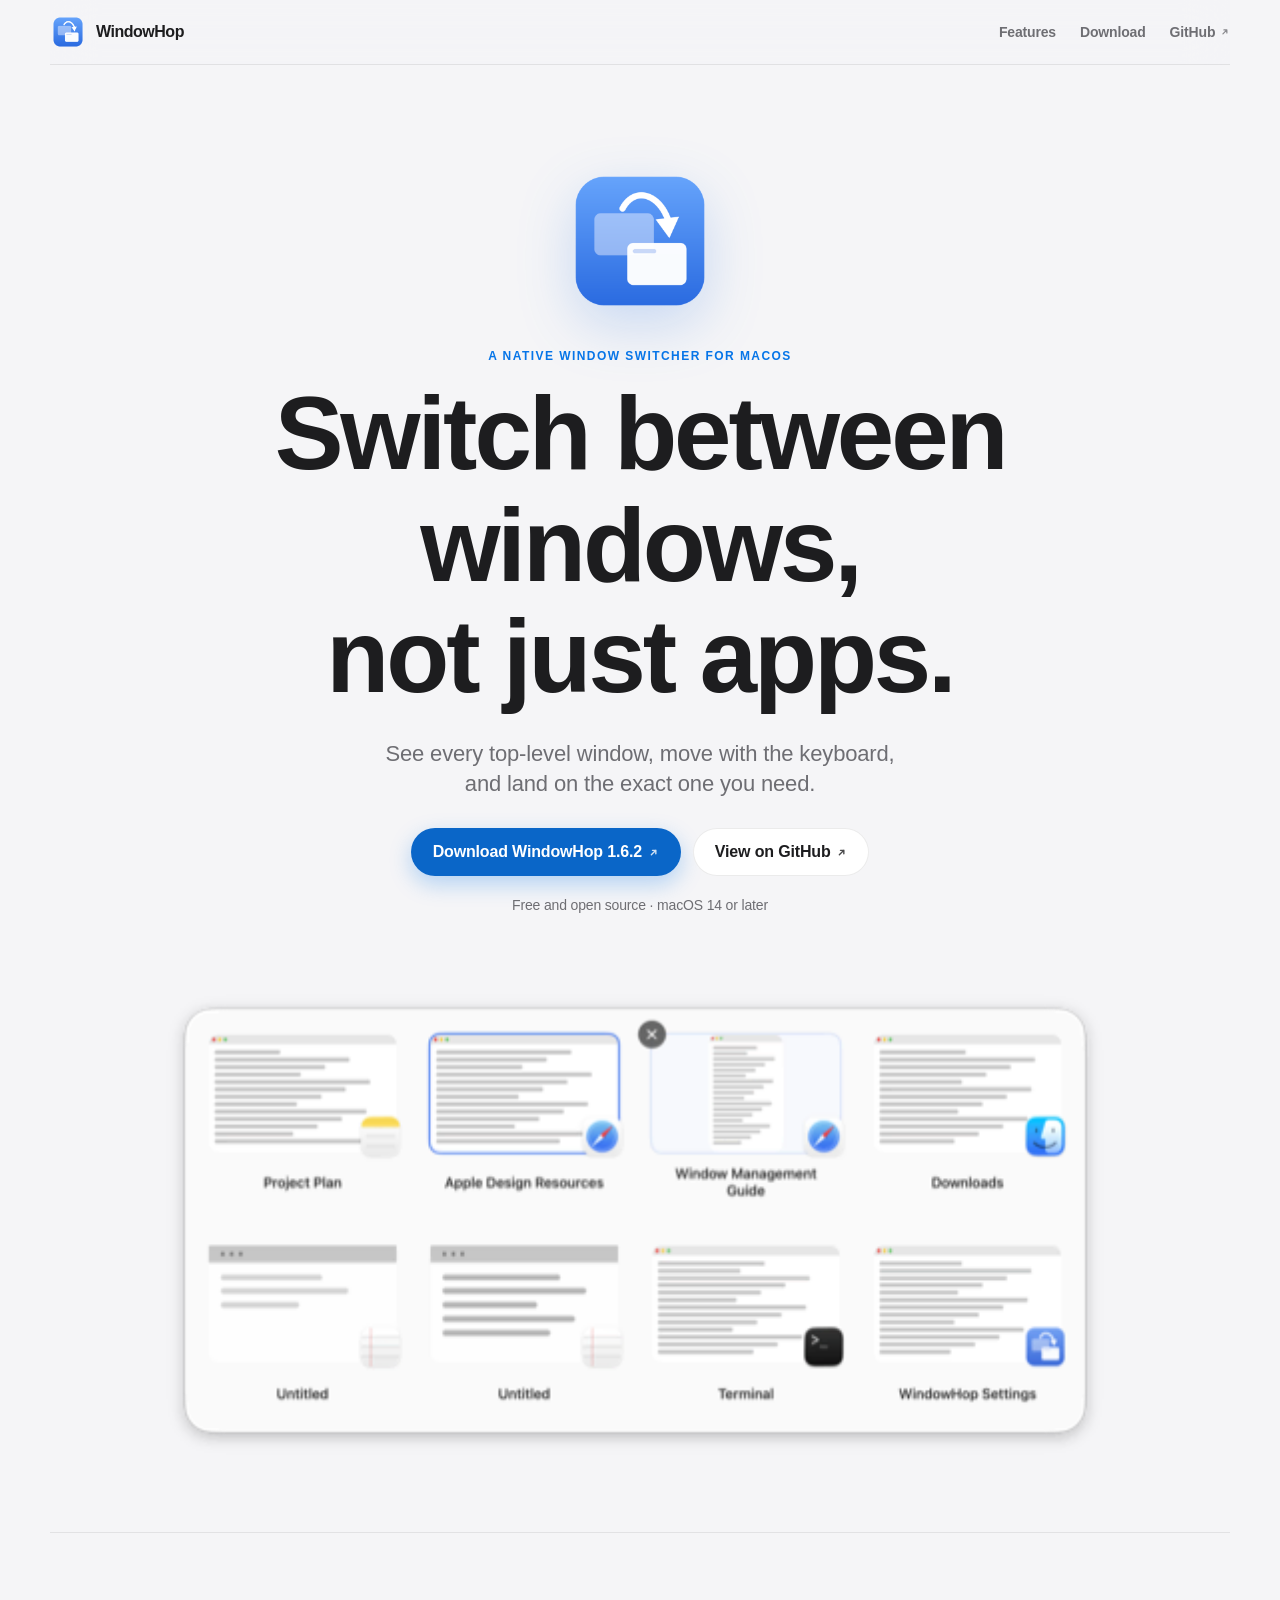
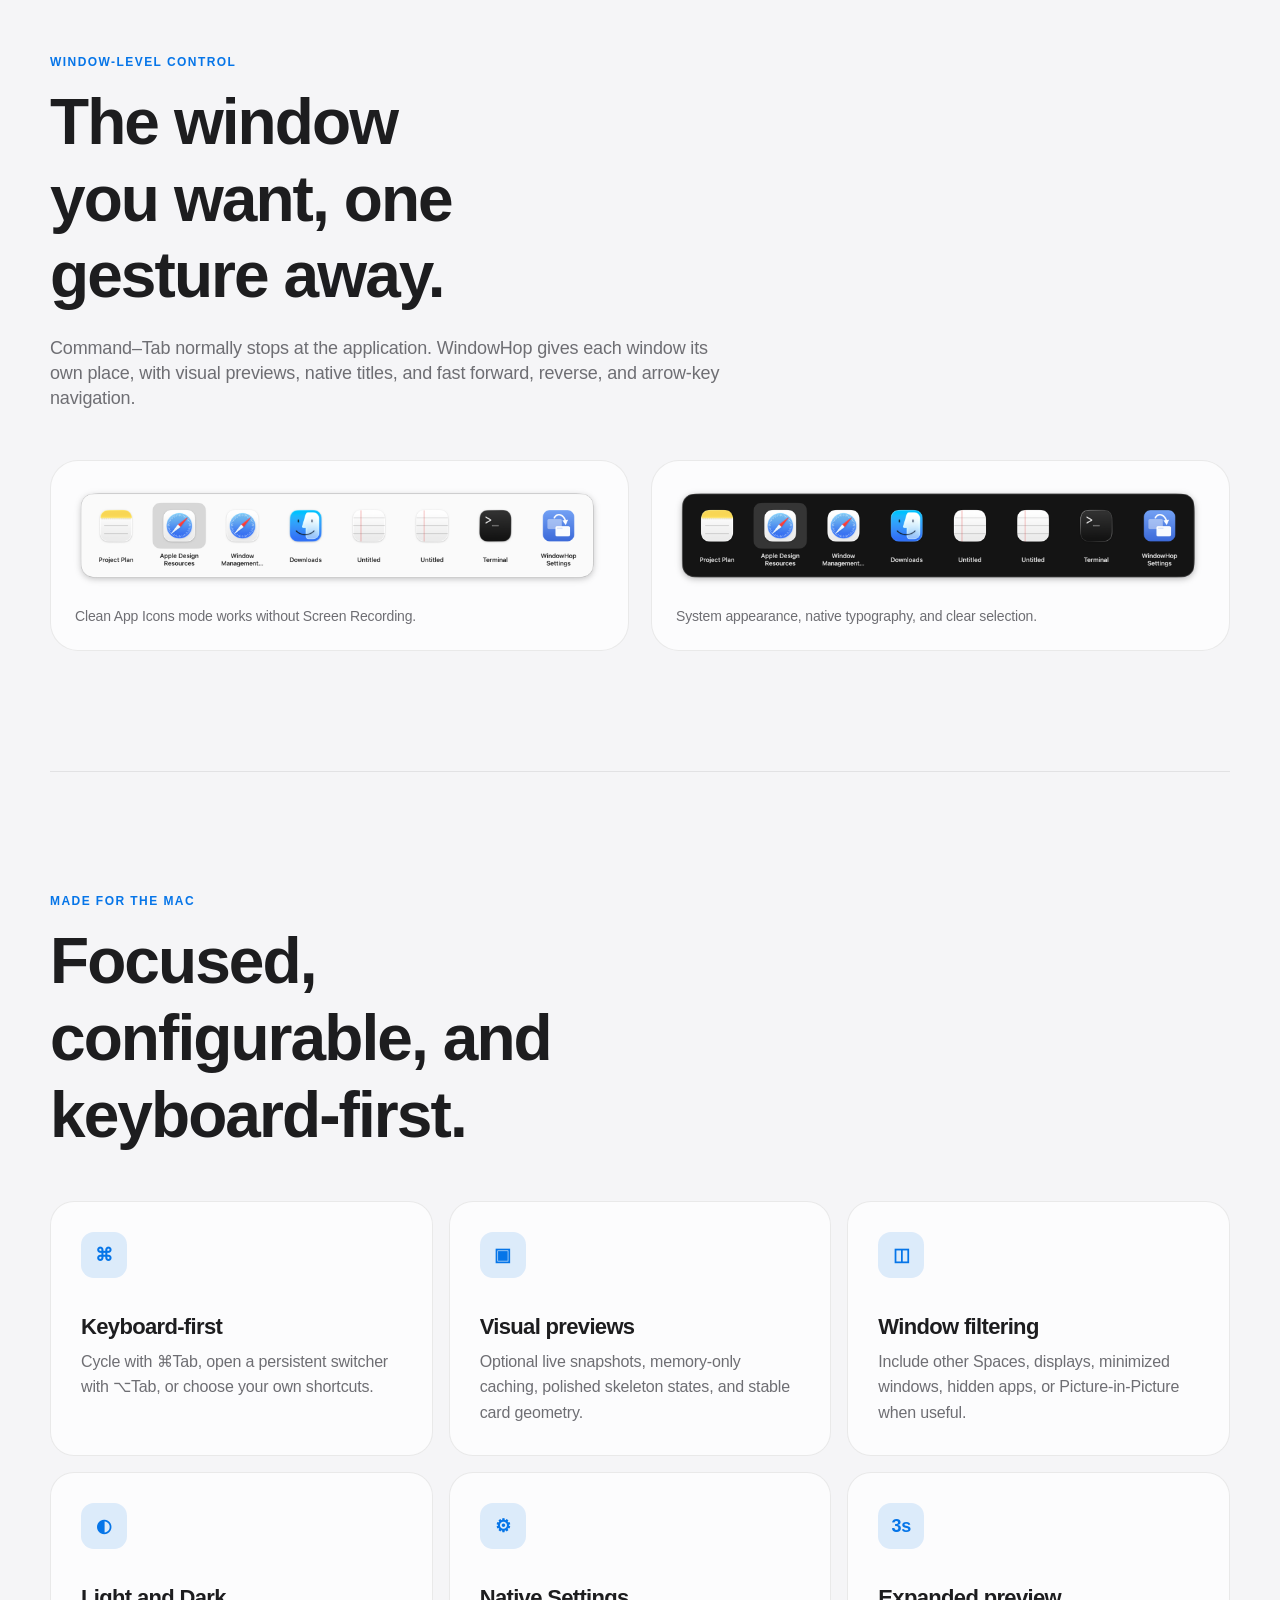
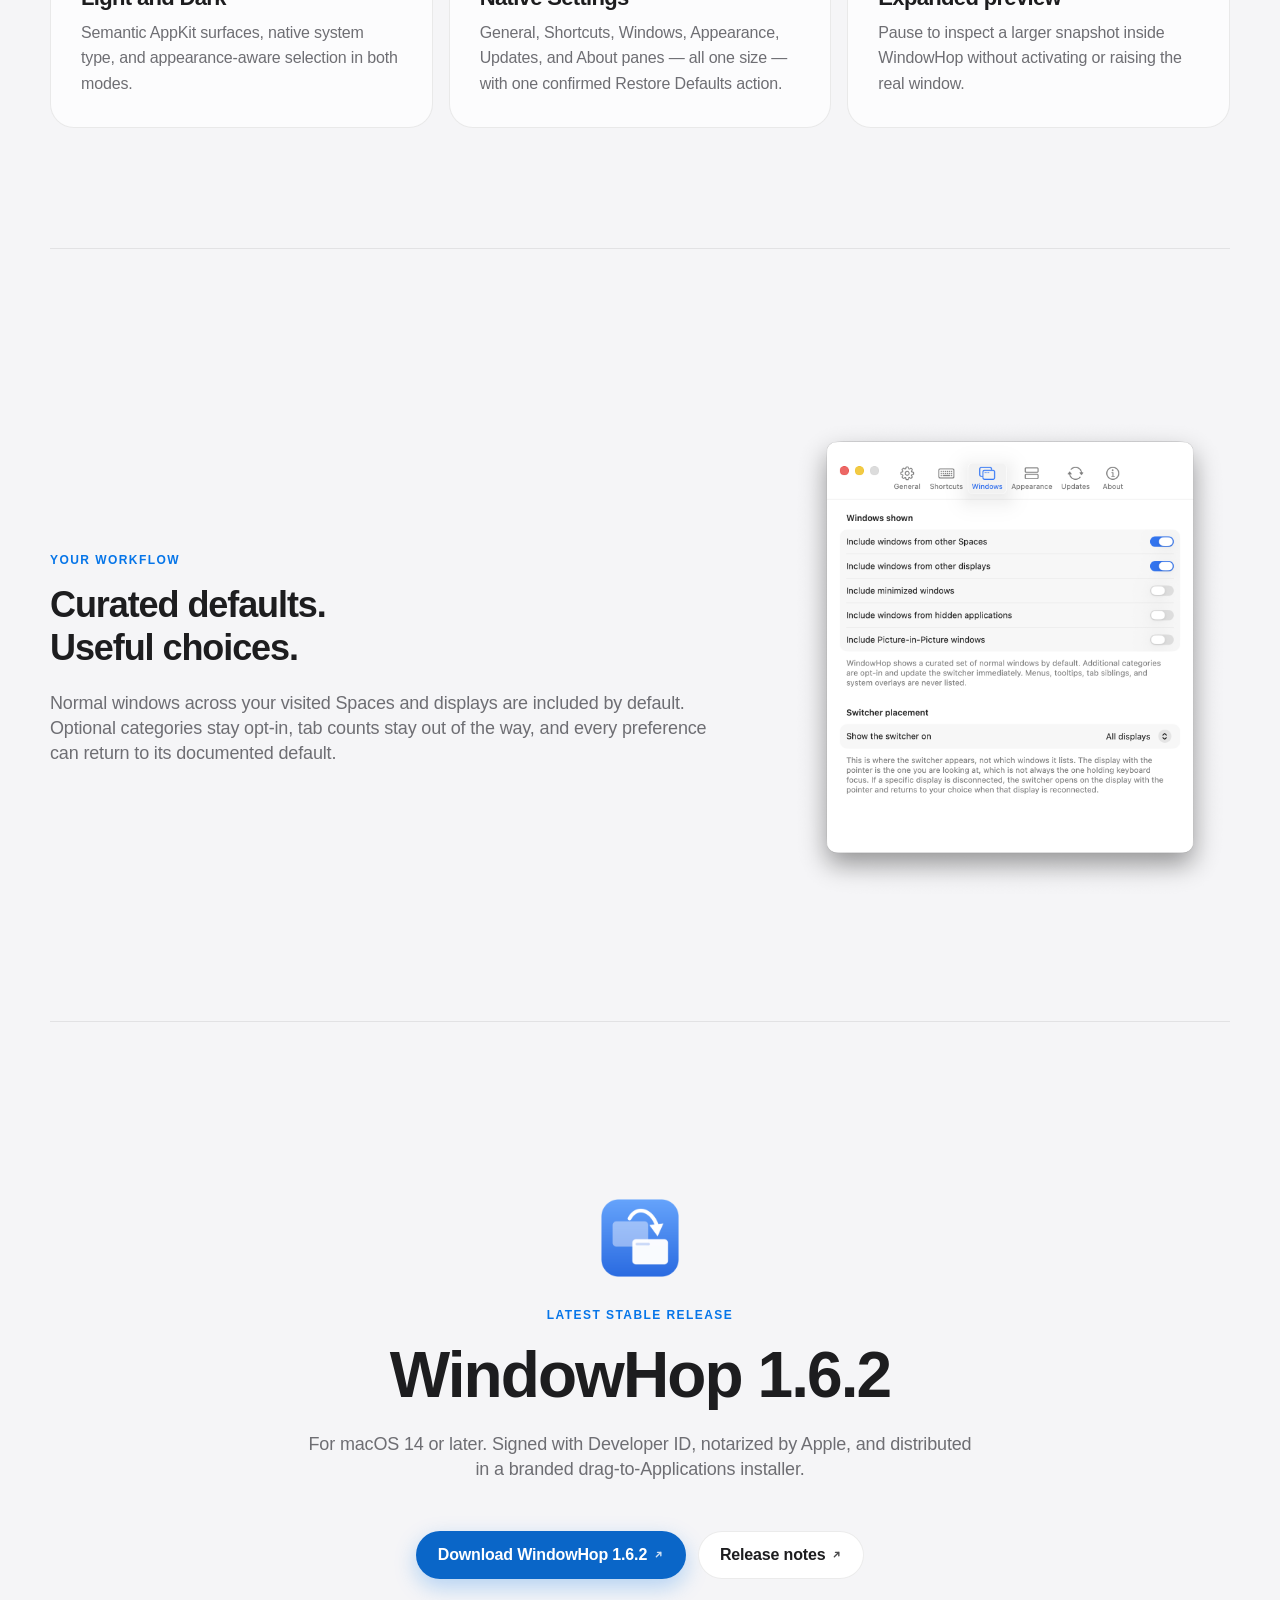
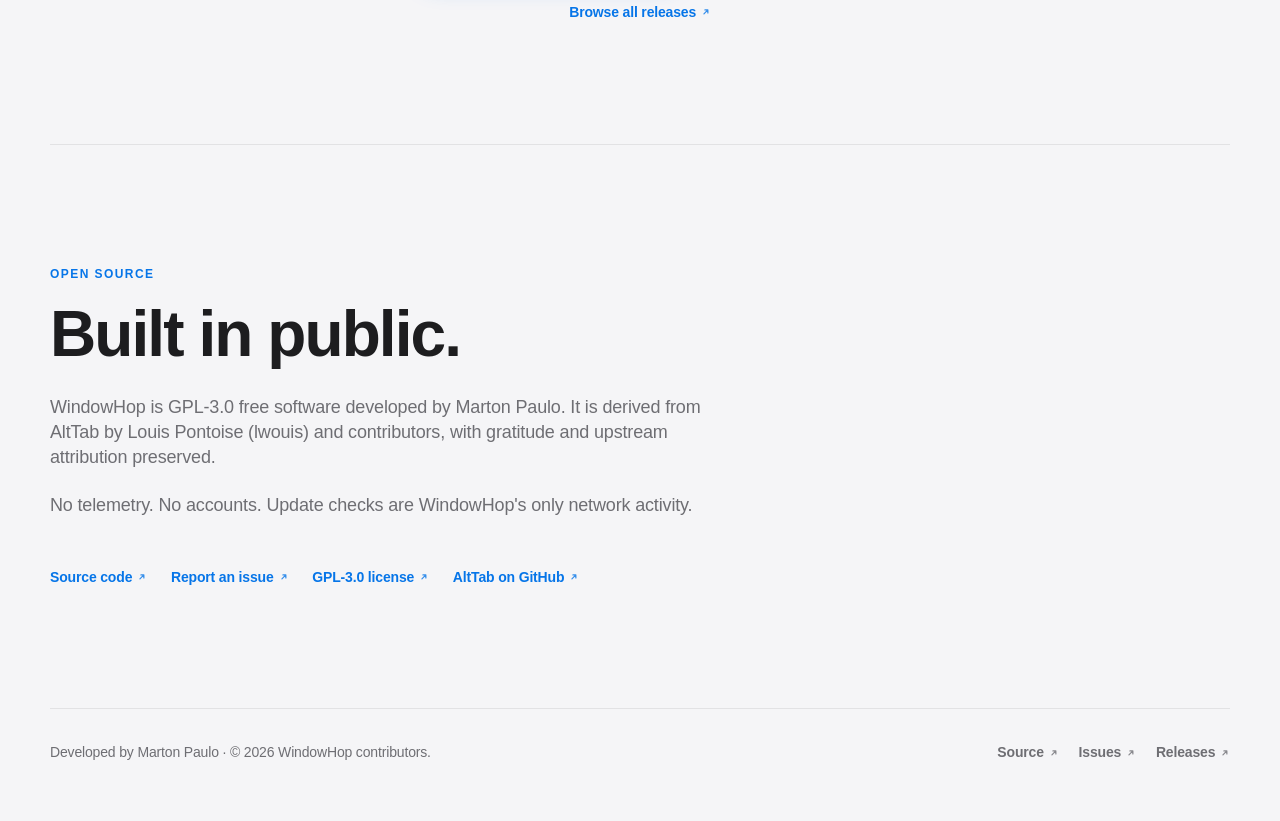
==== commit f155adca: "Give the page one tail shape and one paired-section rule The tail is now the fleet's: the download s" ====
--- a/docs/index.html
+++ b/docs/index.html
@@ -129,8 +129,8 @@
       </div>
     </section>
 
-    <section class="settings-showcase section" aria-labelledby="settings-title">
-      <div>
+    <section class="showcase section" aria-labelledby="settings-title">
+      <div class="showcase-copy">
         <p class="eyebrow">Your workflow</p>
         <h2 id="settings-title">Curated defaults. Useful choices.</h2>
         <p>Normal windows across your visited Spaces and displays are included by default. Optional categories stay opt-in, tab counts stay out of the way, and every preference can return to its documented default.</p>
@@ -147,13 +147,14 @@
         <a class="button primary" data-link="download" href="#" rel="noopener">Download WindowHop <span data-site-version></span><svg class="external-icon" viewBox="0 0 12 12" width="12" height="12" fill="none" aria-hidden="true" focusable="false"><path d="M3.6 8.4 8.4 3.6M4.8 3.6h3.6v3.6" stroke="currentColor" stroke-width="1.5" stroke-linecap="round" stroke-linejoin="round"/></svg></a>
         <a class="button secondary" data-link="releaseNotes" href="#" rel="noopener">Release notes<svg class="external-icon" viewBox="0 0 12 12" width="12" height="12" fill="none" aria-hidden="true" focusable="false"><path d="M3.6 8.4 8.4 3.6M4.8 3.6h3.6v3.6" stroke="currentColor" stroke-width="1.5" stroke-linecap="round" stroke-linejoin="round"/></svg></a>
       </div>
-      <a class="text-link" data-link="releases" href="#" rel="noopener">Browse all GitHub Releases<svg class="external-icon" viewBox="0 0 12 12" width="12" height="12" fill="none" aria-hidden="true" focusable="false"><path d="M3.6 8.4 8.4 3.6M4.8 3.6h3.6v3.6" stroke="currentColor" stroke-width="1.5" stroke-linecap="round" stroke-linejoin="round"/></svg></a>
+      <a class="text-link" data-link="releases" href="#" rel="noopener">Browse all releases<svg class="external-icon" viewBox="0 0 12 12" width="12" height="12" fill="none" aria-hidden="true" focusable="false"><path d="M3.6 8.4 8.4 3.6M4.8 3.6h3.6v3.6" stroke="currentColor" stroke-width="1.5" stroke-linecap="round" stroke-linejoin="round"/></svg></a>
     </section>
 
     <section class="open-source section" aria-labelledby="open-source-title">
       <p class="eyebrow">Open source</p>
       <h2 id="open-source-title">Built in public.</h2>
       <p>WindowHop is GPL-3.0 free software developed by Marton Paulo. It is derived from AltTab by Louis Pontoise (lwouis) and contributors, with gratitude and upstream attribution preserved.</p>
+      <p>No telemetry. No accounts. Update checks are WindowHop's only network activity.</p>
       <div class="link-row">
         <a data-link="github" href="#" rel="noopener">Source code<svg class="external-icon" viewBox="0 0 12 12" width="12" height="12" fill="none" aria-hidden="true" focusable="false"><path d="M3.6 8.4 8.4 3.6M4.8 3.6h3.6v3.6" stroke="currentColor" stroke-width="1.5" stroke-linecap="round" stroke-linejoin="round"/></svg></a>
         <a data-link="issues" href="#" rel="noopener">Report an issue<svg class="external-icon" viewBox="0 0 12 12" width="12" height="12" fill="none" aria-hidden="true" focusable="false"><path d="M3.6 8.4 8.4 3.6M4.8 3.6h3.6v3.6" stroke="currentColor" stroke-width="1.5" stroke-linecap="round" stroke-linejoin="round"/></svg></a>
@@ -165,7 +166,11 @@
 
   <footer class="site-footer">
     <p>Developed by Marton Paulo · © <span data-site-year></span> WindowHop contributors.</p>
-    <p>No telemetry. No accounts. Update checks are WindowHop's only network activity.</p>
+    <nav aria-label="Site links">
+      <a data-link="github" href="#" rel="noopener">Source<svg class="external-icon" viewBox="0 0 12 12" width="12" height="12" fill="none" aria-hidden="true" focusable="false"><path d="M3.6 8.4 8.4 3.6M4.8 3.6h3.6v3.6" stroke="currentColor" stroke-width="1.5" stroke-linecap="round" stroke-linejoin="round"/></svg></a>
+      <a data-link="issues" href="#" rel="noopener">Issues<svg class="external-icon" viewBox="0 0 12 12" width="12" height="12" fill="none" aria-hidden="true" focusable="false"><path d="M3.6 8.4 8.4 3.6M4.8 3.6h3.6v3.6" stroke="currentColor" stroke-width="1.5" stroke-linecap="round" stroke-linejoin="round"/></svg></a>
+      <a data-link="releases" href="#" rel="noopener">Releases<svg class="external-icon" viewBox="0 0 12 12" width="12" height="12" fill="none" aria-hidden="true" focusable="false"><path d="M3.6 8.4 8.4 3.6M4.8 3.6h3.6v3.6" stroke="currentColor" stroke-width="1.5" stroke-linecap="round" stroke-linejoin="round"/></svg></a>
+    </nav>
   </footer>
 </body>
 </html>
--- a/docs/styles/main.css
+++ b/docs/styles/main.css
@@ -46,9 +46,13 @@
   --button-glow: 0 8px 22px color-mix(in srgb, var(--accent) 28%, transparent);
   --button-glow-hover: 0 12px 28px color-mix(in srgb, var(--accent) 34%, transparent);
   --shadow: 0 24px 80px rgba(0, 0, 0, 0.12);
+  --icon-shadow: drop-shadow(0 18px 28px rgba(37, 112, 228, 0.22));
   --radius: 28px;
   --radius-card: 24px;
   --page-width: min(1180px, calc(100% - 40px));
+  /* The sticky header's own height: what anything else that sticks has to
+     clear so it does not park underneath it. */
+  --header-height: 65px;
 }
 
 @media (prefers-color-scheme: dark) {
@@ -65,6 +69,7 @@
     --button-primary-bg: #57a9ff;
     --button-primary-bg-hover: #79baff;
     --shadow: 0 28px 90px rgba(0, 0, 0, 0.5);
+    --icon-shadow: drop-shadow(0 18px 28px rgba(0, 0, 0, 0.55));
   }
 }
 
@@ -128,7 +133,9 @@
   border-bottom: 1px solid var(--line);
 }
 .brand { display: inline-flex; align-items: center; gap: 10px; font-weight: var(--weight-strong); text-decoration: none; letter-spacing: var(--tracking-display); }
-.brand img { border-radius: 9px; }
+/* The icon artwork is a squircle on full transparency and carries its own
+   corners: a CSS radius would clip it a second time at a different curve. */
+.brand img { border-radius: 0; }
 .site-header nav { display: flex; gap: 24px; }
 .site-header nav a, .text-link, .link-row a, .site-footer a {
   display: inline-flex; align-items: center;
@@ -157,6 +164,9 @@
   font-size: var(--text-3xl); line-height: var(--leading-tight);
   letter-spacing: var(--tracking-display); font-weight: var(--weight-display);
 }
+/* drop-shadow follows the artwork's alpha, so the shadow takes the squircle's
+   shape instead of being cast by a square border box. */
+.hero-icon { margin: 0 auto 26px; filter: var(--icon-shadow); }
 .hero-summary {
   max-width: var(--measure-narrow); margin: 26px auto 28px;
   color: var(--secondary); font-size: var(--text-lg); line-height: var(--leading-relaxed);
@@ -197,6 +207,28 @@
   color: var(--secondary); font-size: var(--text-md); line-height: var(--leading-relaxed);
 }
 
+/* Prose paired with a SINGLE figure: two columns from the tablet breakpoint up,
+   stacked below it with the copy first. Alternate `.showcase` and
+   `.showcase.figure-first` down a page so consecutive pairs never put the
+   figure on the same side. A figure that is itself the point, such as the hero
+   visual or a wide screenshot, stays full width instead. */
+/* minmax(0, 1fr), not 1fr: a column whose automatic minimum is min-content
+   pushes the grid wider than the shared container and the copy then starts hard
+   against the window edge instead of on the container's gutter. */
+.showcase { display: grid; grid-template-columns: minmax(0, 1fr) minmax(280px, 440px); align-items: center; gap: 72px; }
+.showcase > * { min-width: 0; margin-top: 0; }
+/* A heading that shares its row with a figure takes the step below the
+   full-width one, so it stays inside its column. */
+.showcase-copy h2 { font-size: var(--text-xl); }
+.showcase > :not(.showcase-copy) { justify-self: end; max-height: 560px; }
+.showcase-copy > p:not(.eyebrow) {
+  max-width: var(--measure); margin: 22px 0 0;
+  color: var(--secondary); font-size: var(--text-md); line-height: var(--leading-relaxed);
+}
+.showcase.figure-first { grid-template-columns: minmax(280px, 440px) minmax(0, 1fr); }
+.showcase.figure-first > .showcase-copy { order: 2; }
+.showcase.figure-first > :not(.showcase-copy) { justify-self: start; }
+
 figure { margin: 0; padding: 20px; background: var(--surface); border: 1px solid var(--line); border-radius: var(--radius); }
 figcaption { padding: 16px 4px 2px; color: var(--secondary); font-size: var(--text-sm); }
 
@@ -214,9 +246,14 @@
 .download > img { margin: 0 auto 20px; }
 .download h2, .download > p:not(.eyebrow) { margin-inline: auto; }
 .download > p:not(.eyebrow) { margin-block: 18px 30px; }
-.download .text-link { display: inline-flex; margin-top: 22px; color: var(--accent); }
-.download .compatibility { margin-top: 22px; }
-
+/* The section rhythm puts 48px under the buttons; the closing note and the
+   secondary link belong to them, so they sit closer. */
+.section.download > .compatibility { margin-top: 22px; }
+.section.download > .text-link { display: inline-flex; margin-top: 22px; color: var(--accent); }
+
+/* The closing open-source section: eyebrow, heading, what the project is and
+   who made it, then the row of outward links. */
+.open-source > p:not(.eyebrow):last-of-type { margin-bottom: 30px; }
 .link-row { display: flex; flex-wrap: wrap; gap: 12px 24px; }
 .link-row a { color: var(--accent); }
 
@@ -229,7 +266,8 @@
 .site-footer nav { display: flex; flex-wrap: wrap; gap: 12px 20px; }
 
 @media (max-width: 820px) {
-  :root { --page-width: min(100% - 28px, 1180px); }
+  /* The nav wraps onto a second row below this width, so the header is taller. */
+  :root { --page-width: min(100% - 28px, 1180px); --header-height: 99px; }
   /* The header keeps every destination on narrow screens: it wraps onto a
      second centred row rather than dropping links the visitor came for. */
   .site-header { flex-wrap: wrap; justify-content: center; }
@@ -237,6 +275,9 @@
   .hero { padding-top: 68px; }
   .section { padding: 86px 0; }
   .feature-grid { grid-template-columns: 1fr; }
+  .showcase, .showcase.figure-first { grid-template-columns: 1fr; gap: 44px; }
+  .showcase > .showcase-copy { order: -1; }
+  .showcase > :not(.showcase-copy) { justify-self: center; max-height: 560px; }
   .feature-grid article { min-height: 210px; }
   .site-footer { flex-direction: column; }
 }
@@ -256,7 +297,6 @@
 /* --- WindowHop's own sections ---------------------------------------------- */
 
 .hero { min-height: min(880px, 92vh); }
-.hero-icon { margin: 0 auto 26px; filter: drop-shadow(0 18px 28px rgba(37, 112, 228, 0.22)); }
 /* Screenshots are captured with `screencapture -l`, so each PNG already carries
    the window's own corner radius, drop shadow and transparent elevation. Adding
    a CSS radius on top clips those corners a second time at a different radius,
@@ -268,19 +308,11 @@
 
 .overview-visuals { display: grid; grid-template-columns: 1fr 1fr; gap: 22px; }
 
-.settings-showcase { display: grid; grid-template-columns: 1fr minmax(340px, 520px); align-items: center; gap: 72px; }
-.settings-showcase p:not(.eyebrow) { max-width: var(--measure); margin: 22px 0 0; color: var(--secondary); font-size: var(--text-md); line-height: var(--leading-relaxed); }
-.settings-showcase img { max-height: 650px; justify-self: end; }
-
-.open-source p:not(.eyebrow) { margin: 22px 0 30px; }
-
 @media (max-width: 820px) {
   .hero { min-height: auto; }
   .hero-icon { width: 116px; height: 116px; }
   .hero-visual { width: 100%; margin-top: 44px; }
-  .overview-visuals, .settings-showcase { grid-template-columns: 1fr; }
-  .settings-showcase { gap: 44px; }
-  .settings-showcase img { justify-self: center; max-height: 560px; }
+  .overview-visuals { grid-template-columns: 1fr; }
 }
 
 /* The version is written by scripts/main.js, so the space before it has to
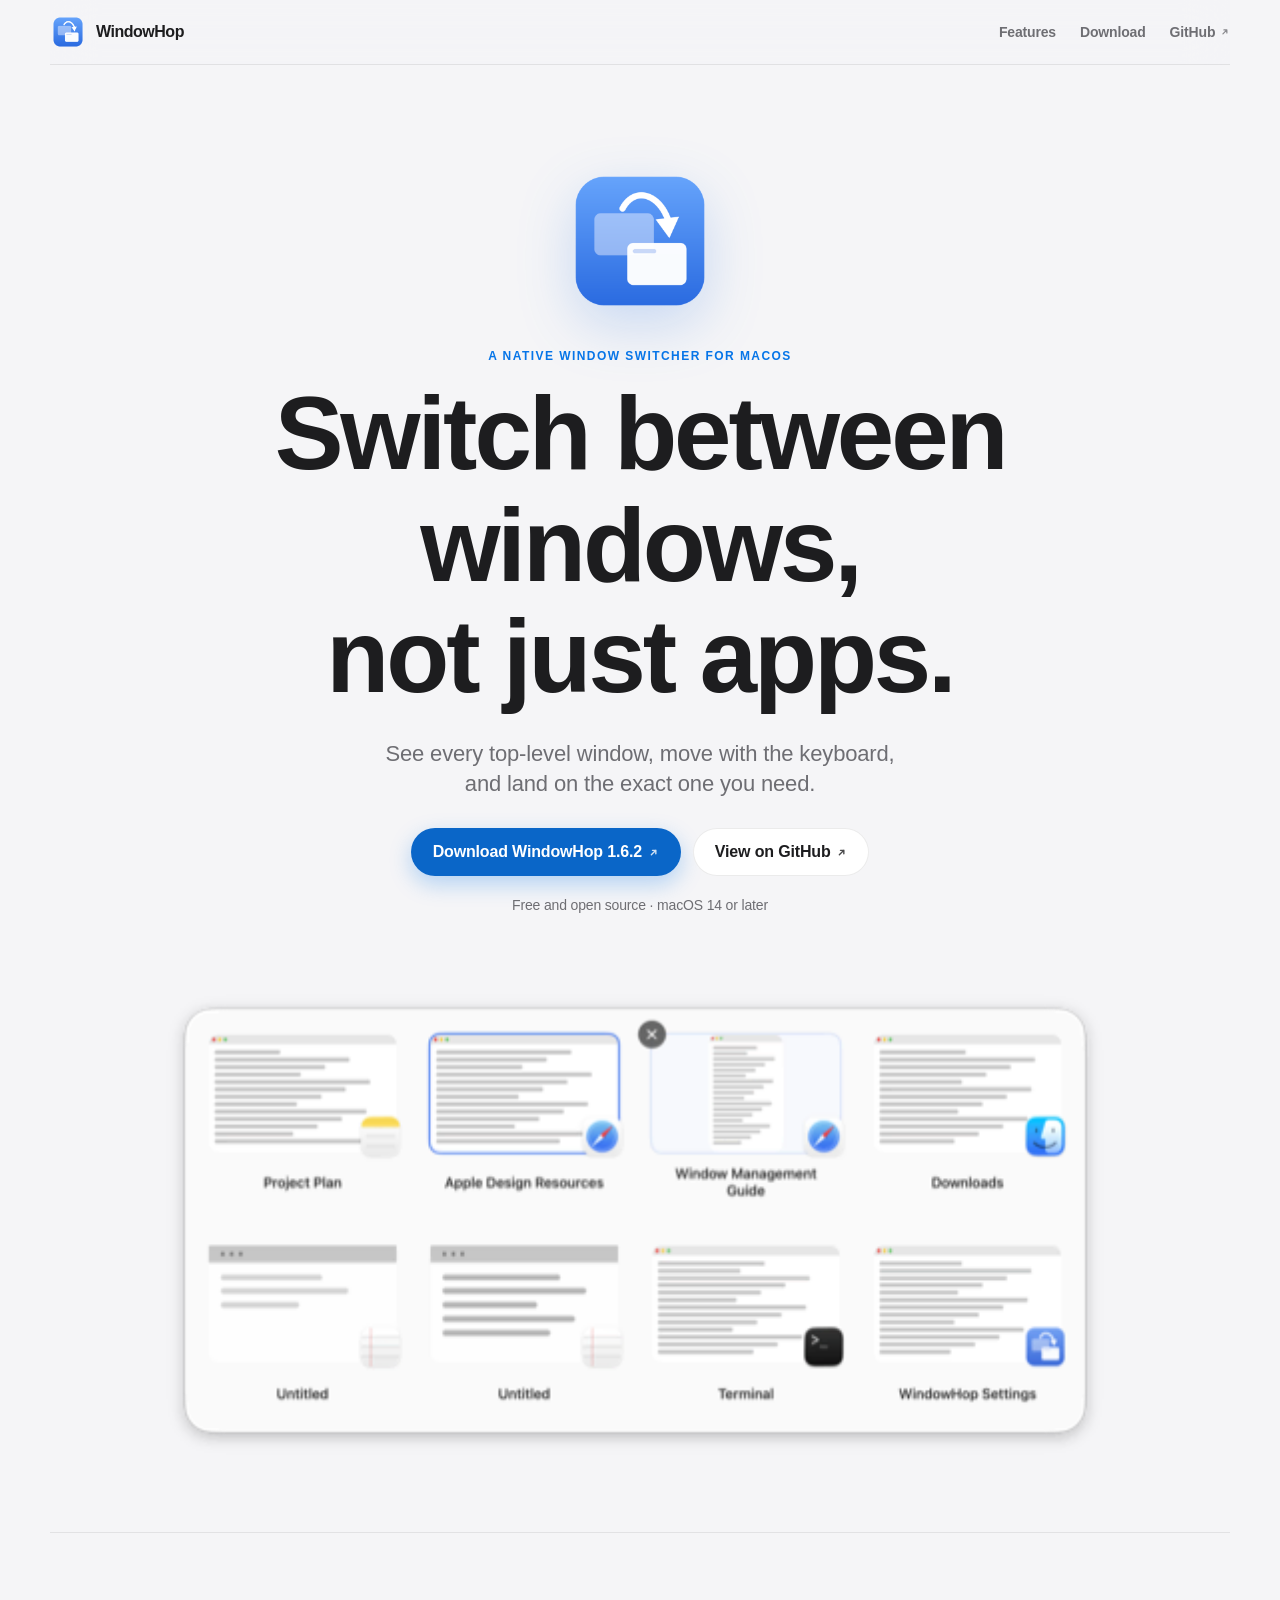
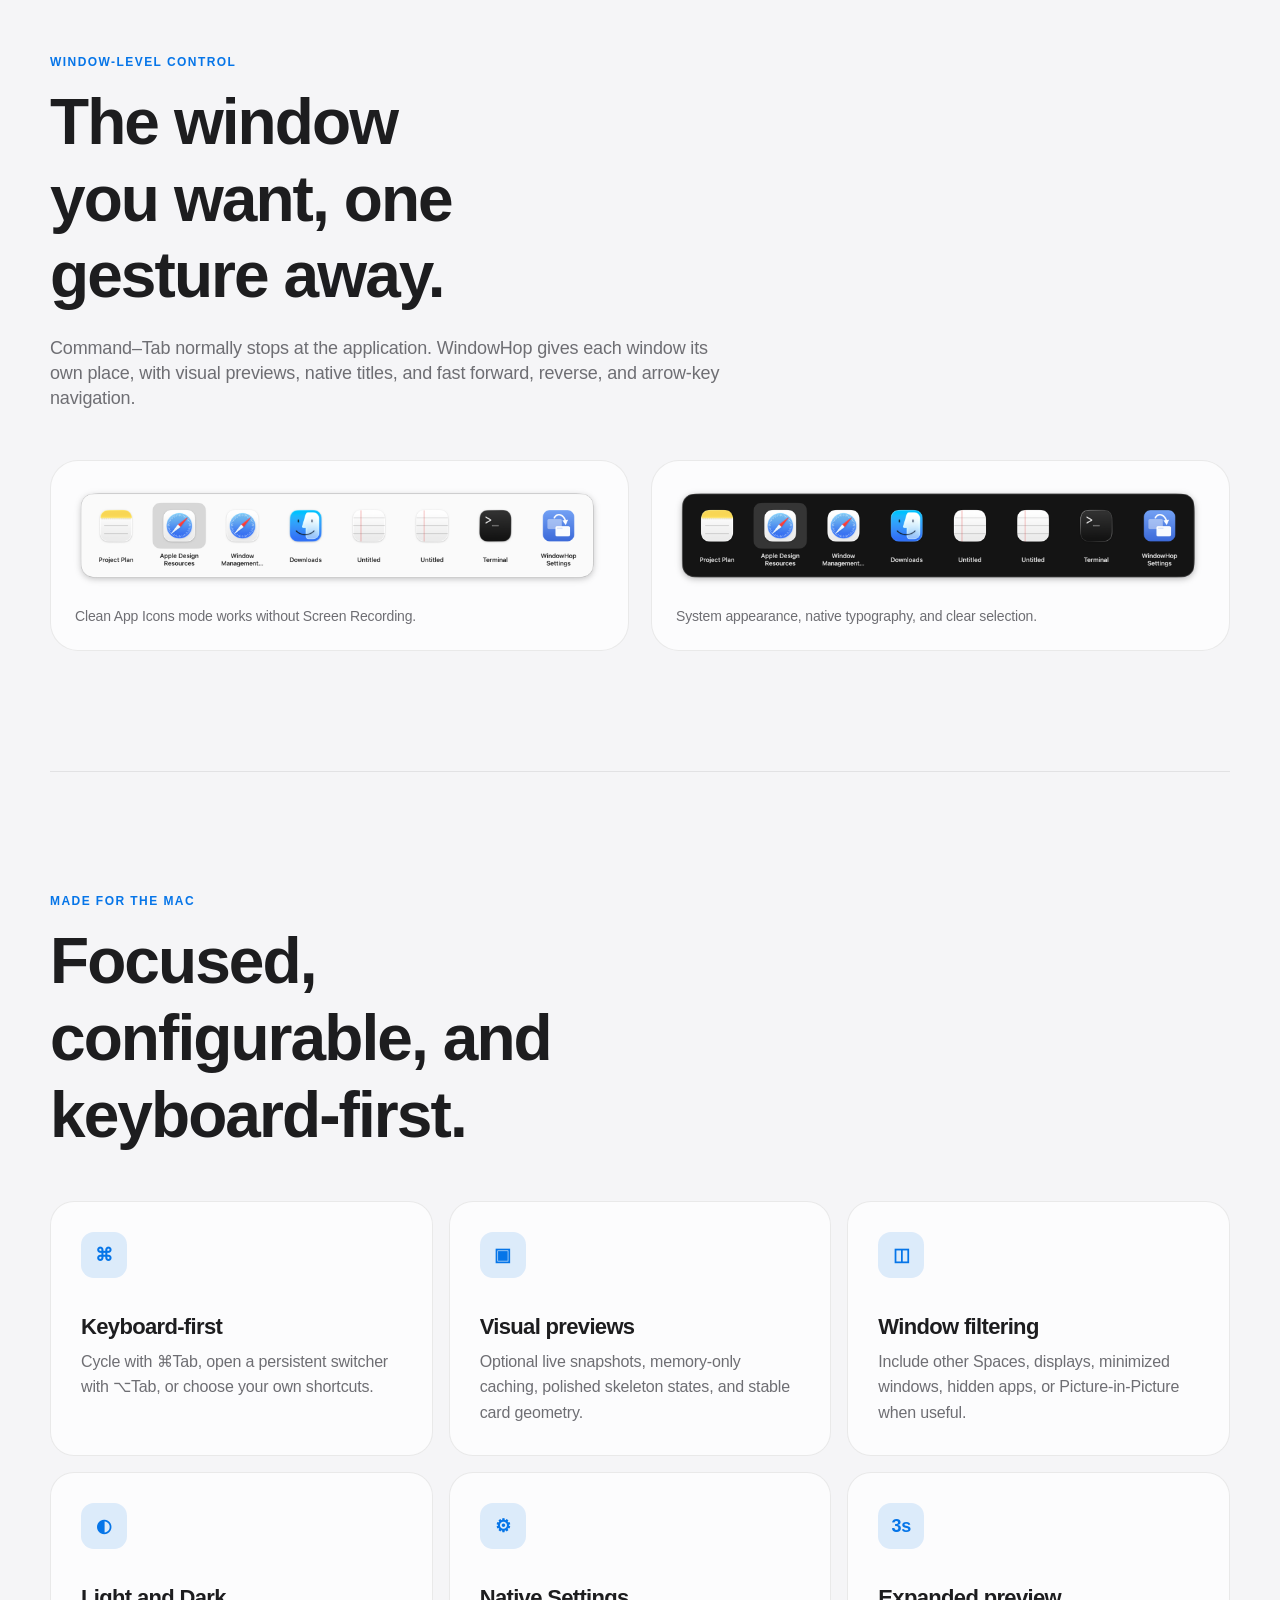
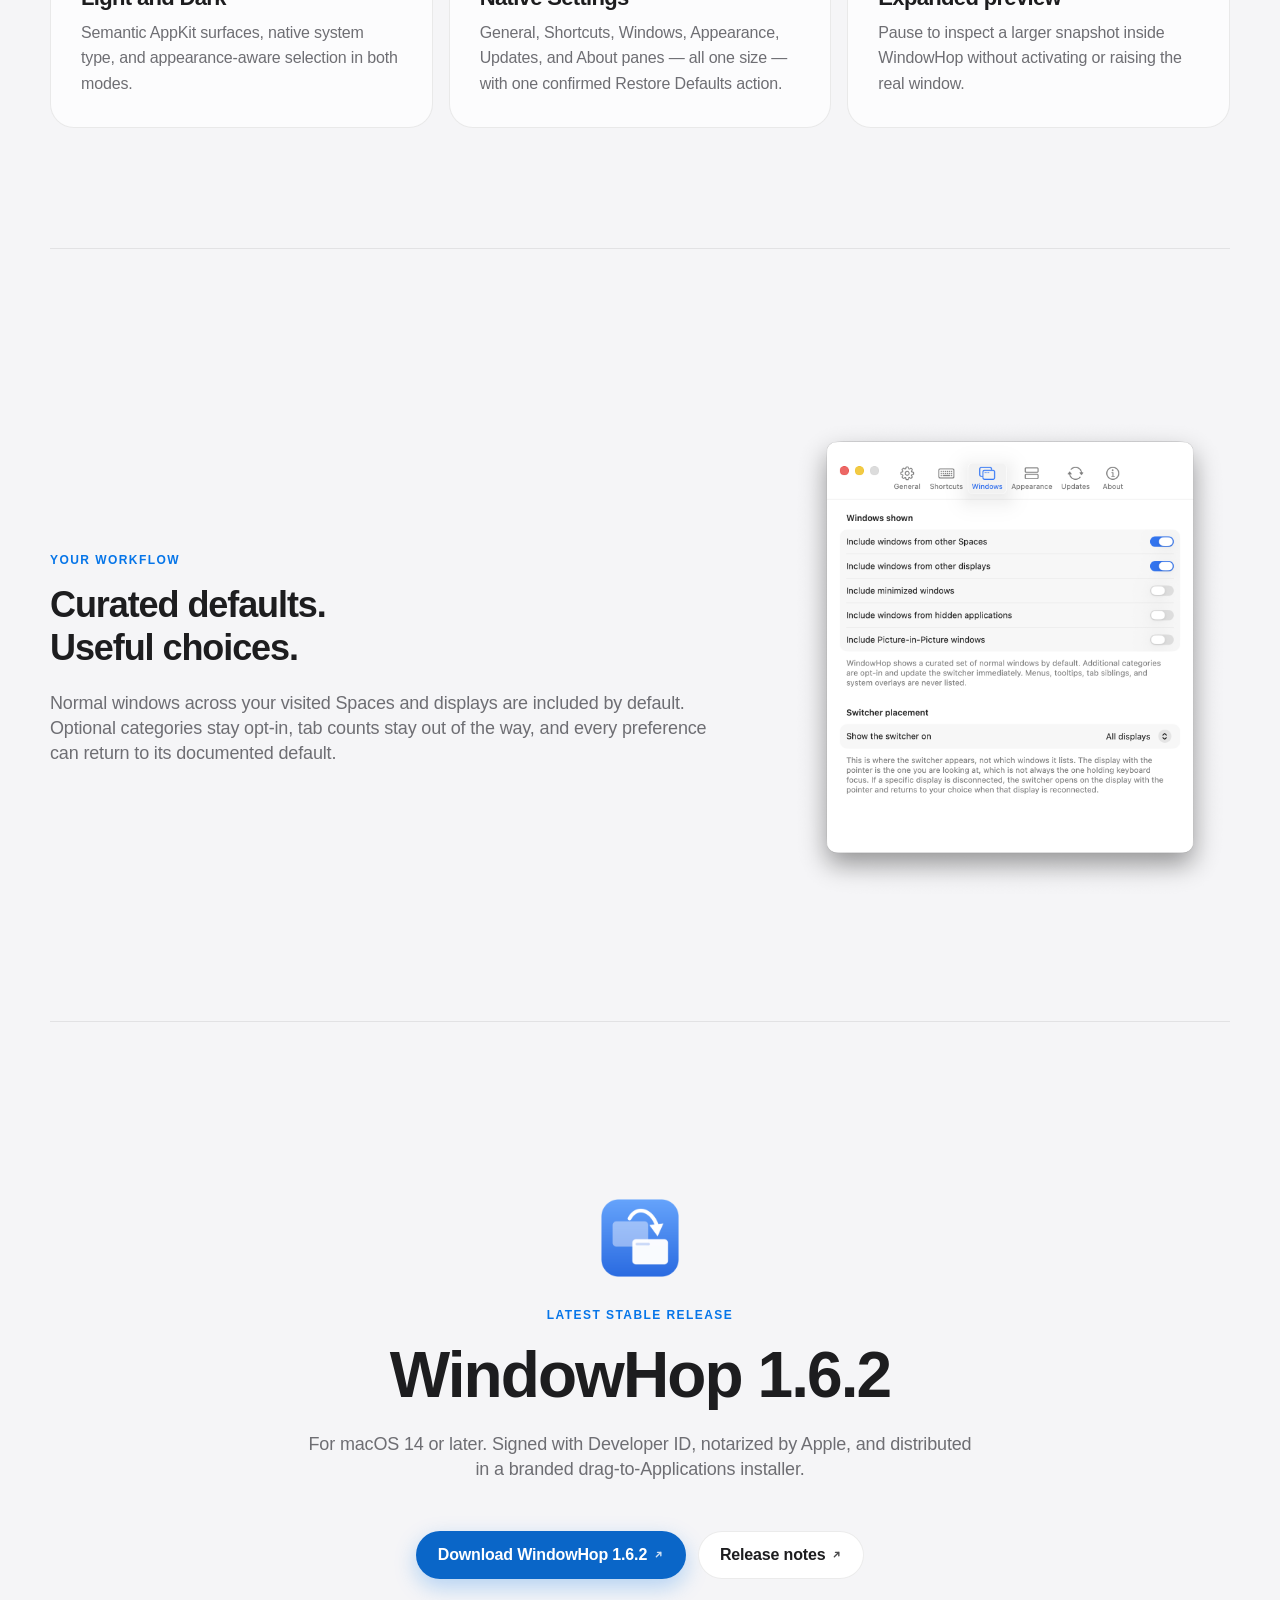
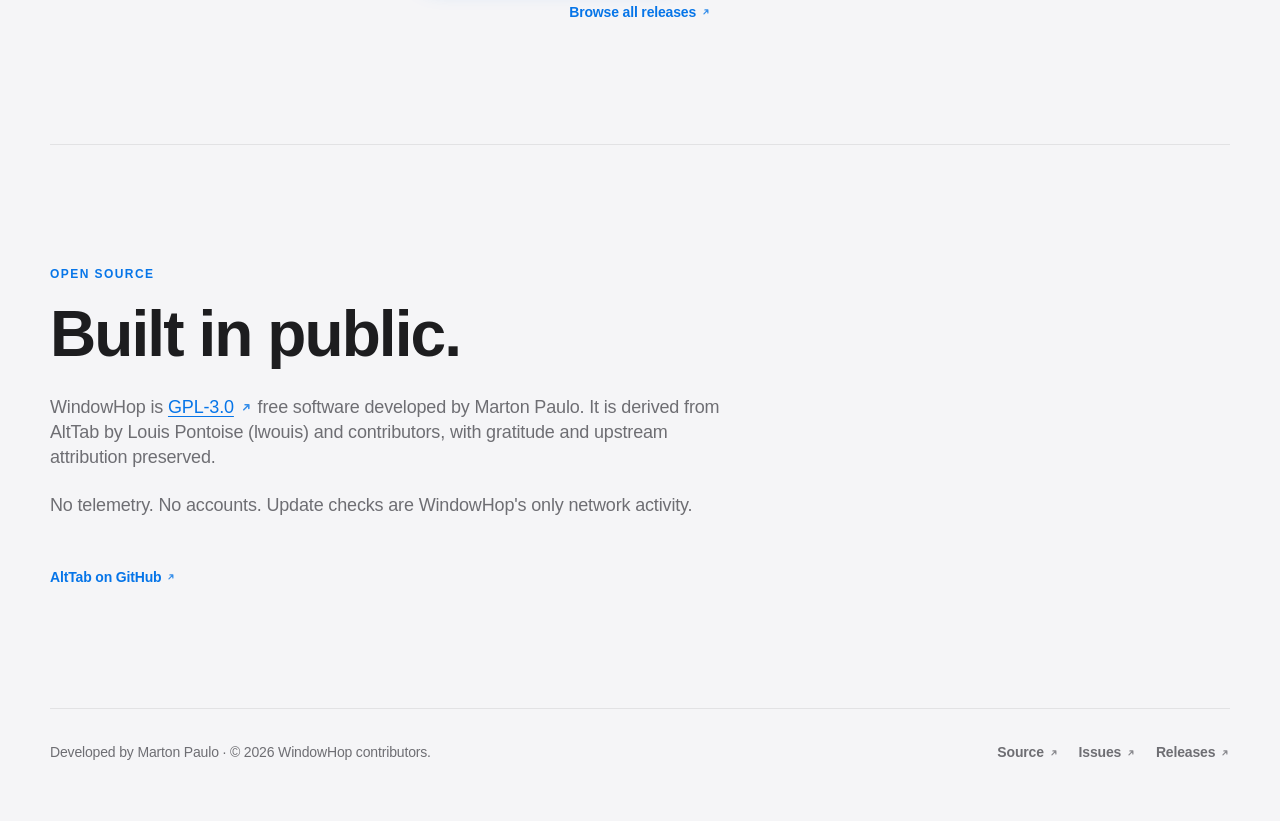
==== commit efd46eff: "Let the footer own the standing links The open-source section's row repeated the footer one screen b" ====
--- a/docs/index.html
+++ b/docs/index.html
@@ -153,12 +153,9 @@
     <section class="open-source section" aria-labelledby="open-source-title">
       <p class="eyebrow">Open source</p>
       <h2 id="open-source-title">Built in public.</h2>
-      <p>WindowHop is GPL-3.0 free software developed by Marton Paulo. It is derived from AltTab by Louis Pontoise (lwouis) and contributors, with gratitude and upstream attribution preserved.</p>
+      <p>WindowHop is <a data-link="license" href="#" rel="noopener">GPL-3.0<svg class="external-icon" viewBox="0 0 12 12" width="12" height="12" fill="none" aria-hidden="true" focusable="false"><path d="M3.6 8.4 8.4 3.6M4.8 3.6h3.6v3.6" stroke="currentColor" stroke-width="1.5" stroke-linecap="round" stroke-linejoin="round"/></svg></a> free software developed by Marton Paulo. It is derived from AltTab by Louis Pontoise (lwouis) and contributors, with gratitude and upstream attribution preserved.</p>
       <p>No telemetry. No accounts. Update checks are WindowHop's only network activity.</p>
       <div class="link-row">
-        <a data-link="github" href="#" rel="noopener">Source code<svg class="external-icon" viewBox="0 0 12 12" width="12" height="12" fill="none" aria-hidden="true" focusable="false"><path d="M3.6 8.4 8.4 3.6M4.8 3.6h3.6v3.6" stroke="currentColor" stroke-width="1.5" stroke-linecap="round" stroke-linejoin="round"/></svg></a>
-        <a data-link="issues" href="#" rel="noopener">Report an issue<svg class="external-icon" viewBox="0 0 12 12" width="12" height="12" fill="none" aria-hidden="true" focusable="false"><path d="M3.6 8.4 8.4 3.6M4.8 3.6h3.6v3.6" stroke="currentColor" stroke-width="1.5" stroke-linecap="round" stroke-linejoin="round"/></svg></a>
-        <a data-link="license" href="#" rel="noopener">GPL-3.0 license<svg class="external-icon" viewBox="0 0 12 12" width="12" height="12" fill="none" aria-hidden="true" focusable="false"><path d="M3.6 8.4 8.4 3.6M4.8 3.6h3.6v3.6" stroke="currentColor" stroke-width="1.5" stroke-linecap="round" stroke-linejoin="round"/></svg></a>
         <a data-link="altTab" href="#" rel="noopener">AltTab on GitHub<svg class="external-icon" viewBox="0 0 12 12" width="12" height="12" fill="none" aria-hidden="true" focusable="false"><path d="M3.6 8.4 8.4 3.6M4.8 3.6h3.6v3.6" stroke="currentColor" stroke-width="1.5" stroke-linecap="round" stroke-linejoin="round"/></svg></a>
       </div>
     </section>
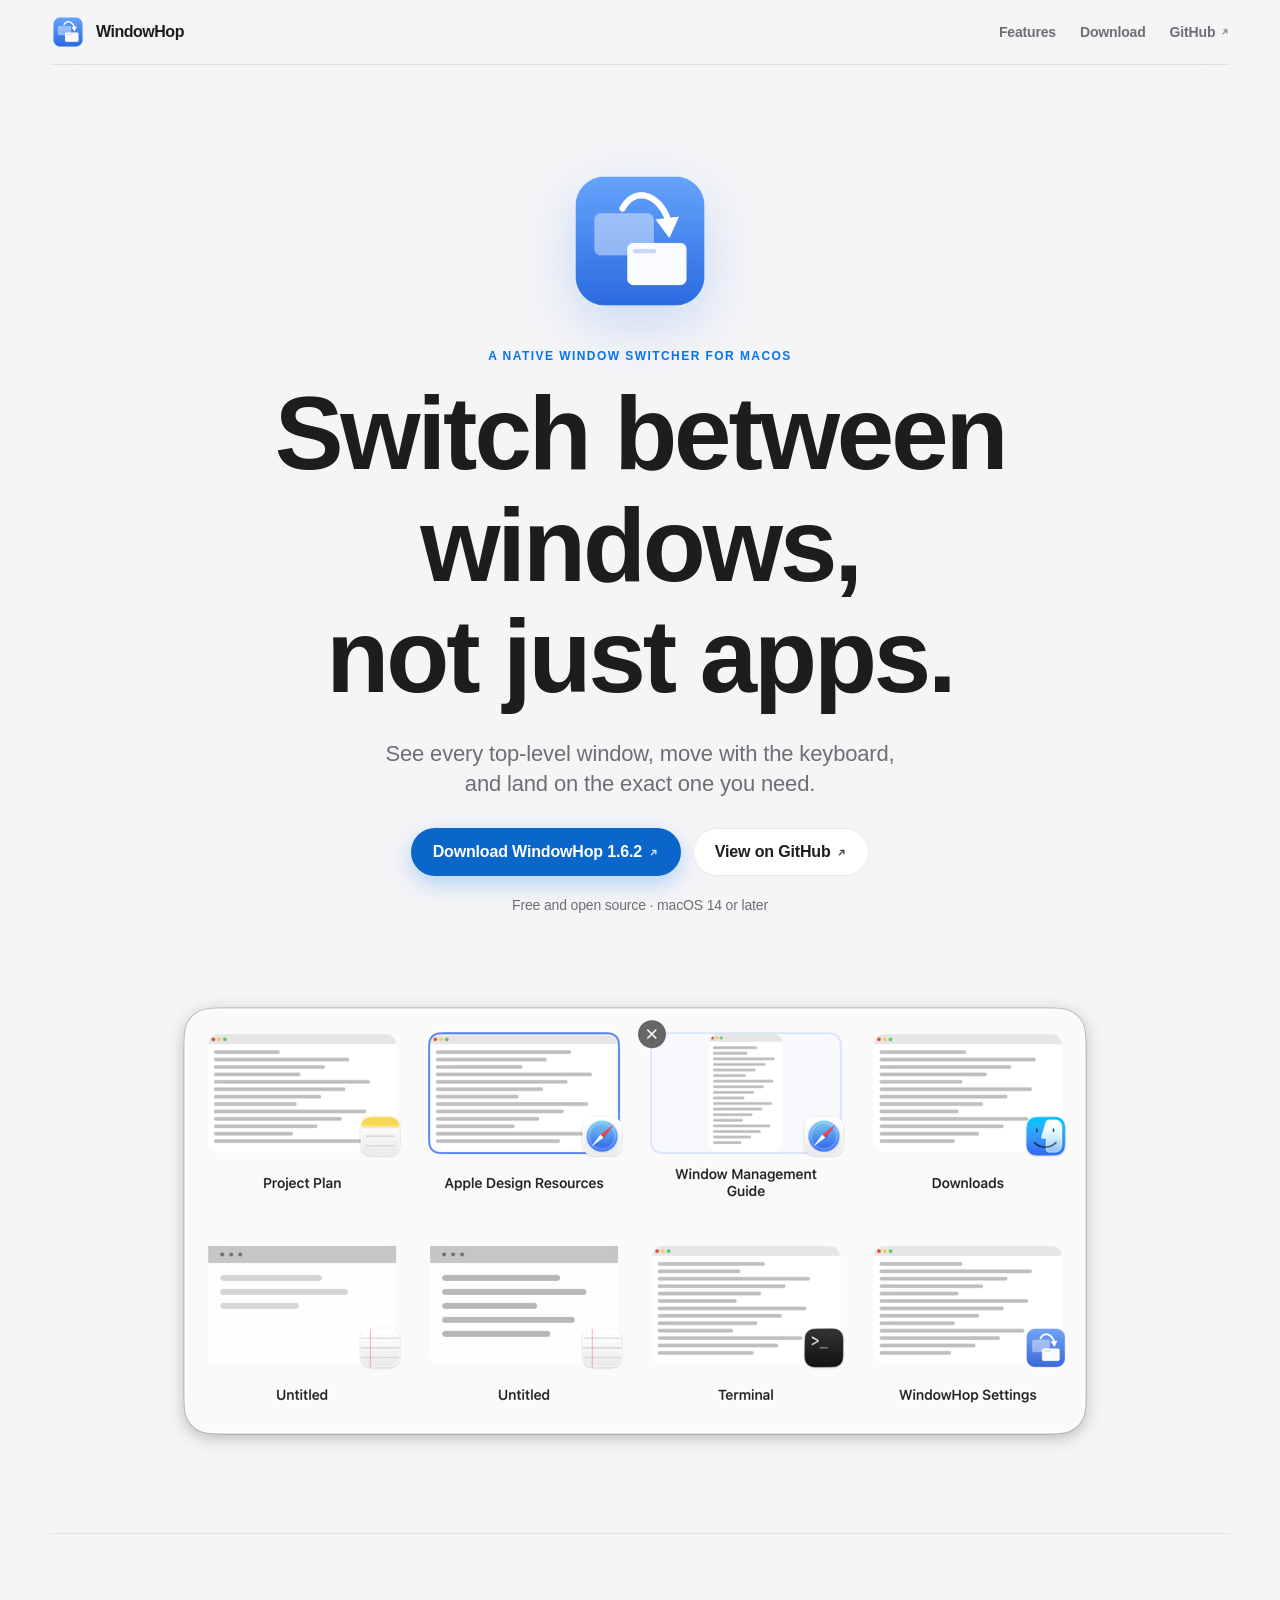
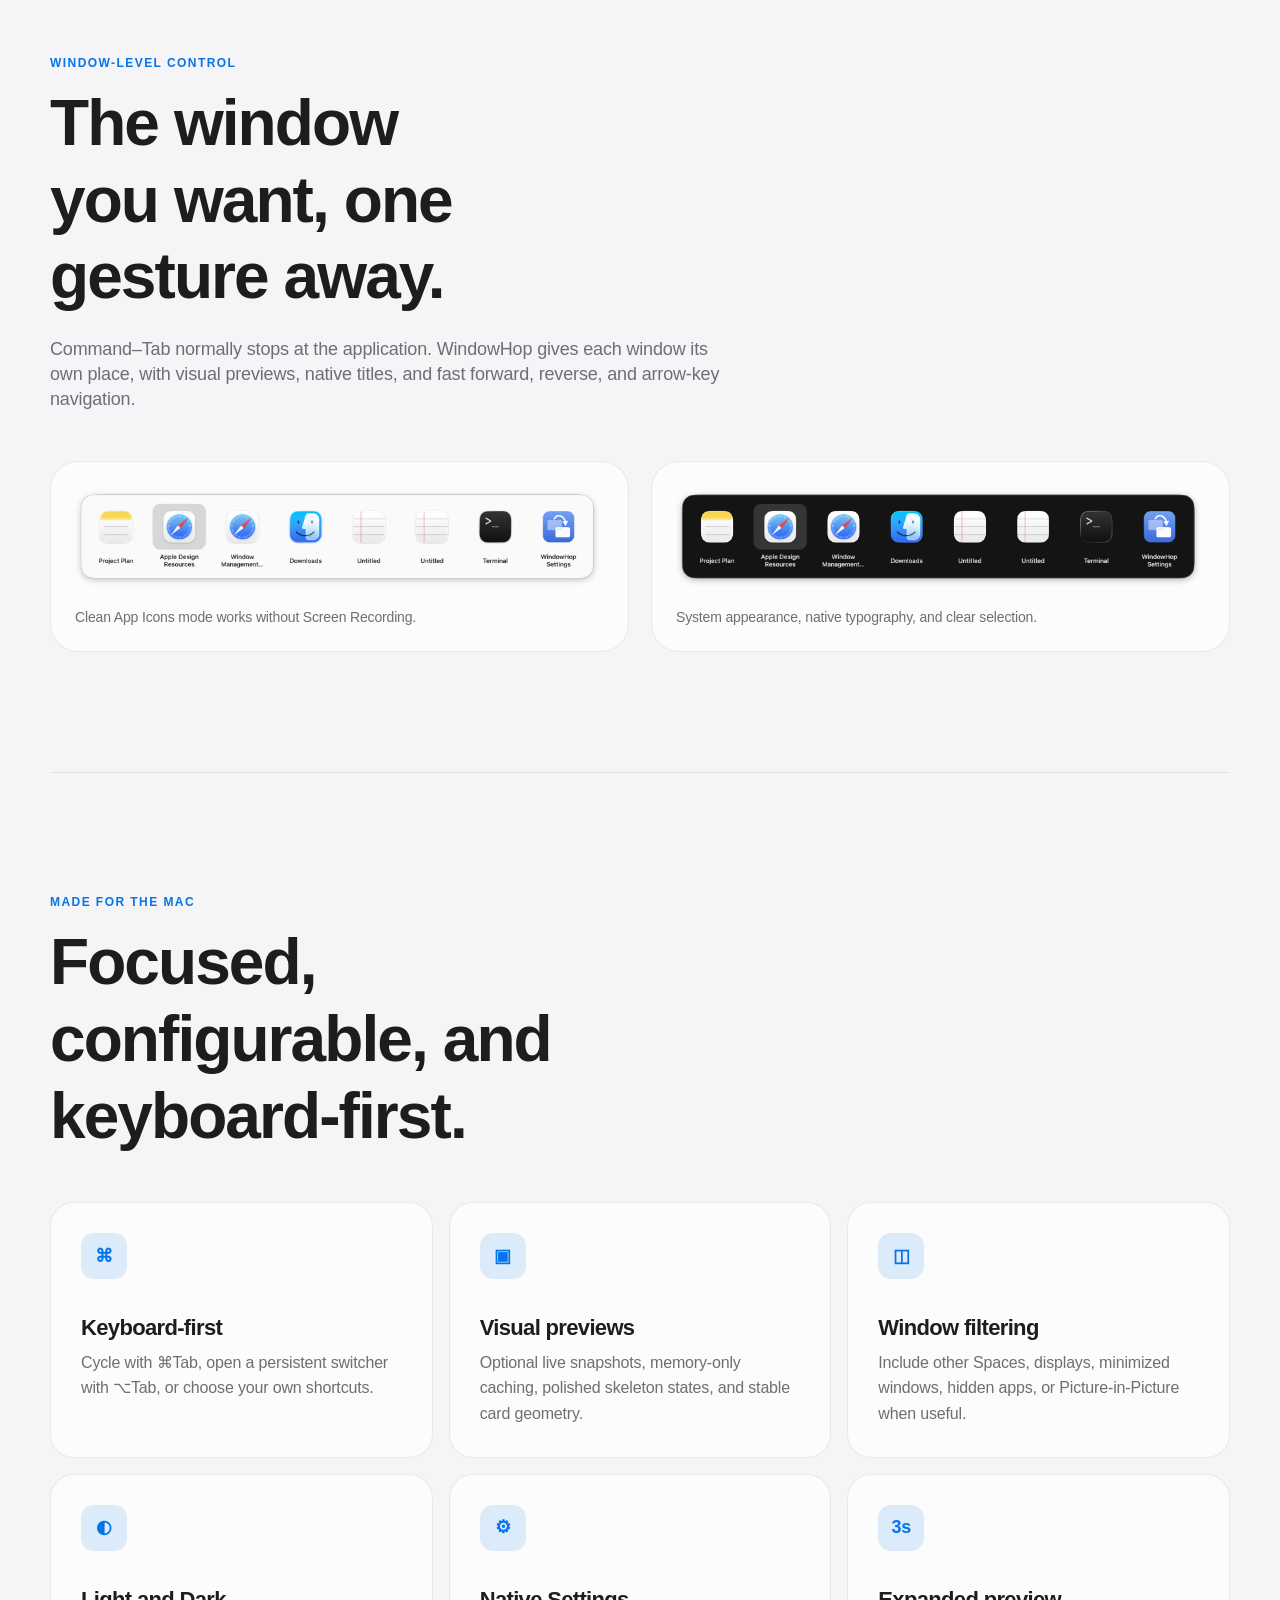
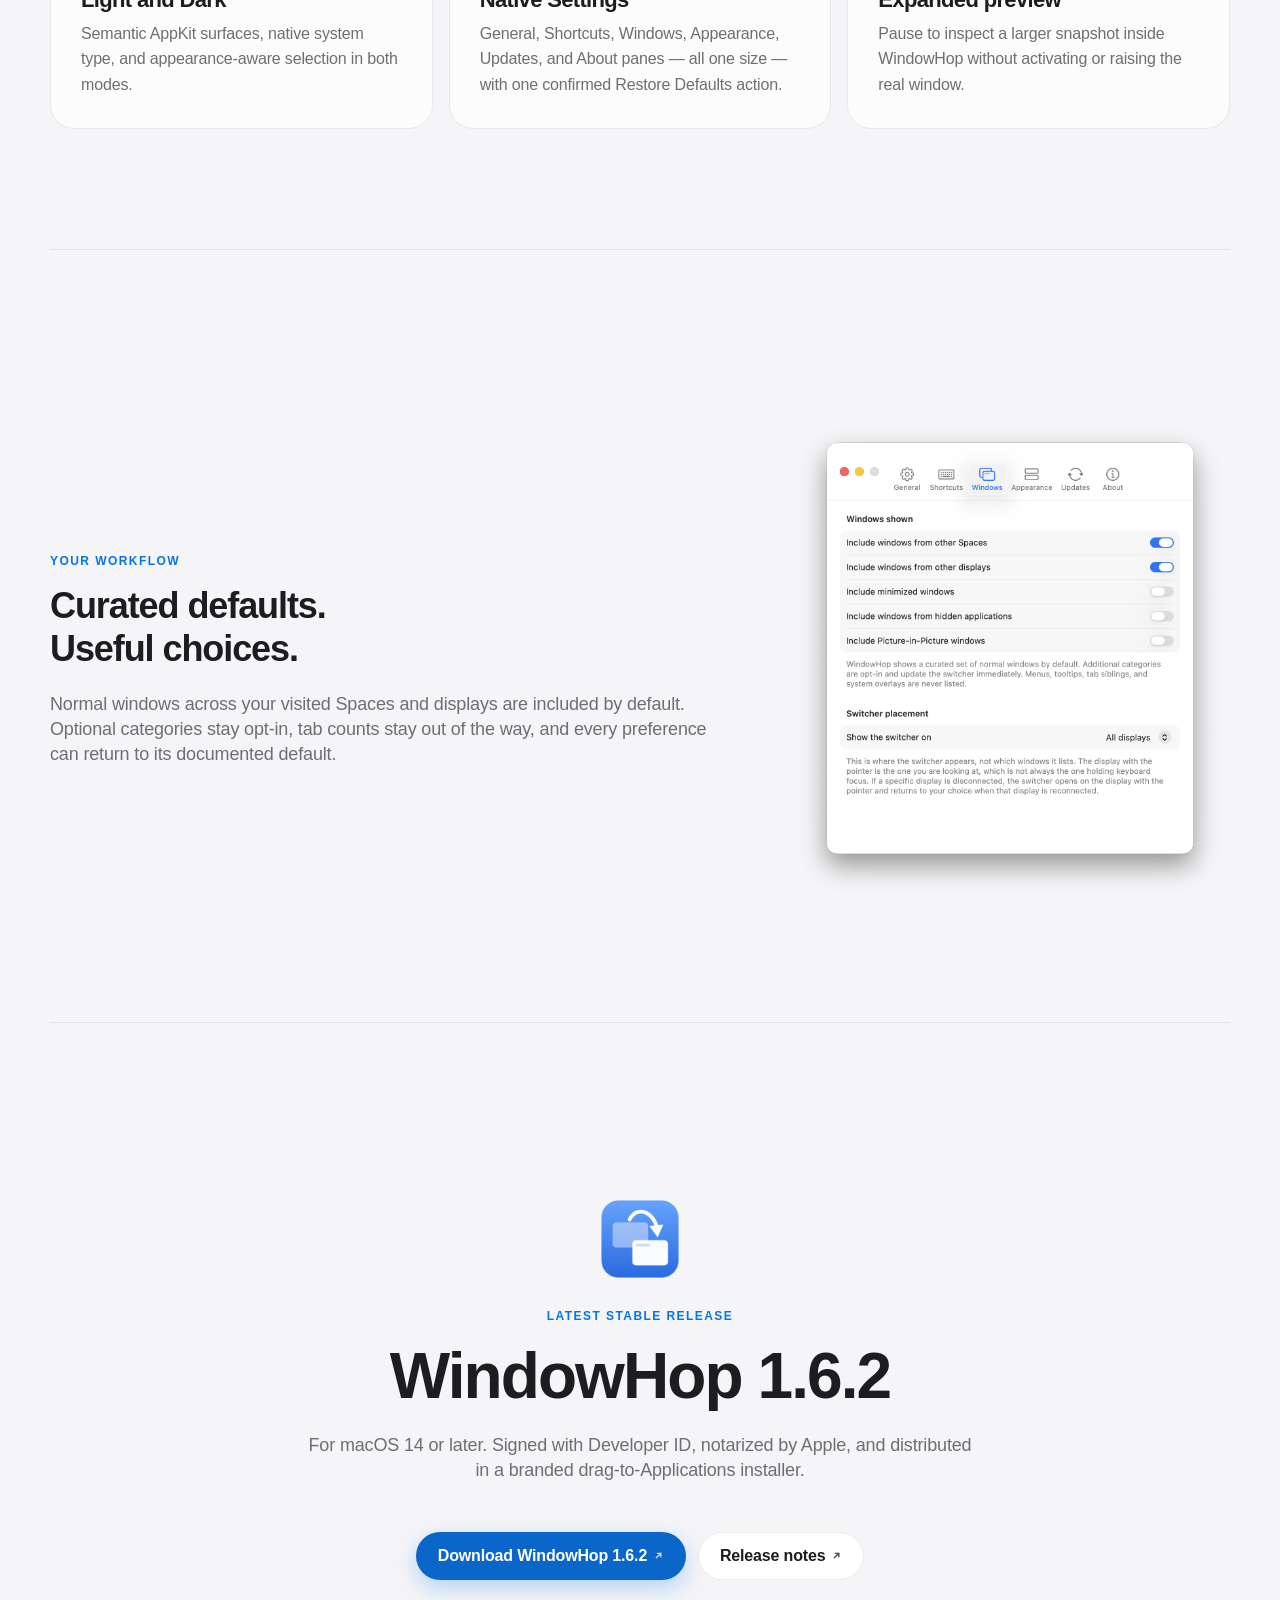
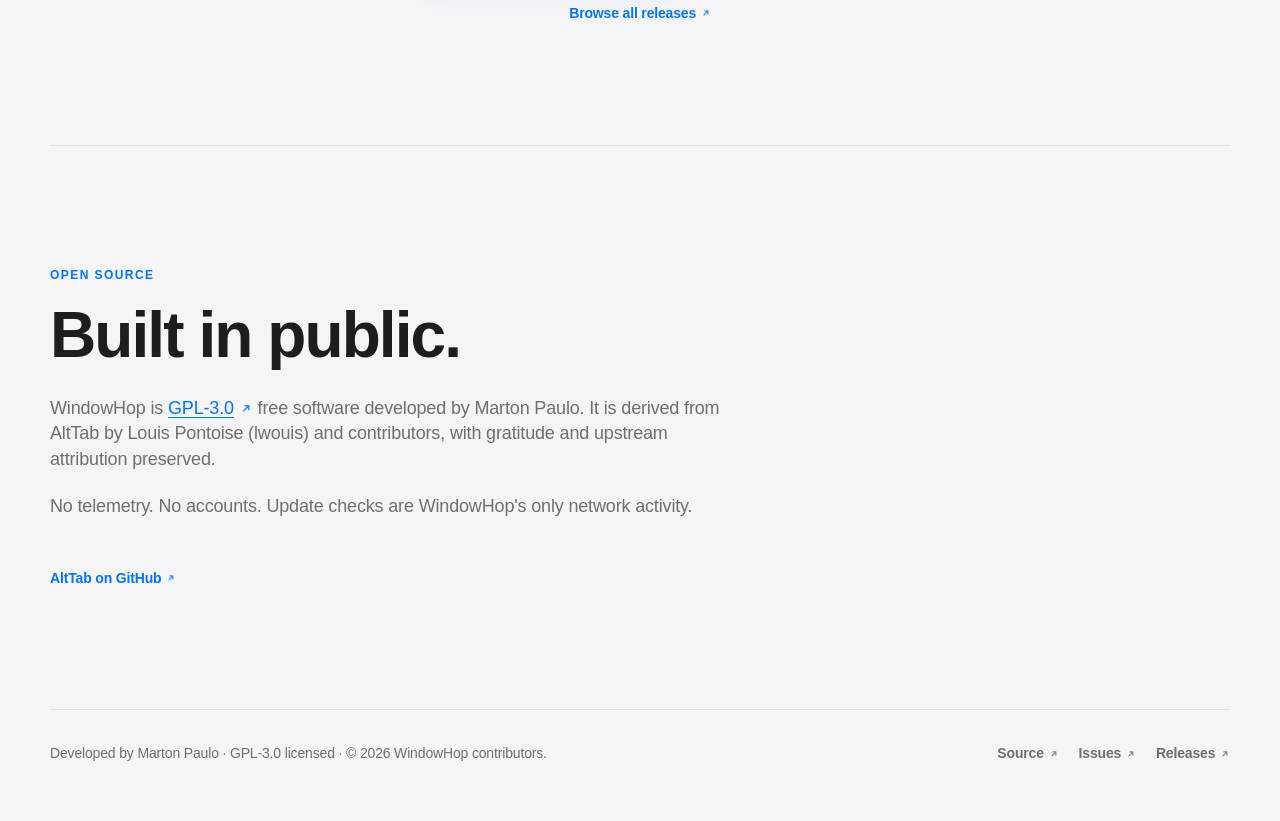
==== commit cc3dfb12: "docs: name the licence in the footer credit The other two sites' footers say MIT licensed; this one " ====
--- a/docs/index.html
+++ b/docs/index.html
@@ -162,7 +162,7 @@
   </main>
 
   <footer class="site-footer">
-    <p>Developed by Marton Paulo · © <span data-site-year></span> WindowHop contributors.</p>
+    <p>Developed by Marton Paulo · GPL-3.0 licensed · © <span data-site-year></span> WindowHop contributors.</p>
     <nav aria-label="Site links">
       <a data-link="github" href="#" rel="noopener">Source<svg class="external-icon" viewBox="0 0 12 12" width="12" height="12" fill="none" aria-hidden="true" focusable="false"><path d="M3.6 8.4 8.4 3.6M4.8 3.6h3.6v3.6" stroke="currentColor" stroke-width="1.5" stroke-linecap="round" stroke-linejoin="round"/></svg></a>
       <a data-link="issues" href="#" rel="noopener">Issues<svg class="external-icon" viewBox="0 0 12 12" width="12" height="12" fill="none" aria-hidden="true" focusable="false"><path d="M3.6 8.4 8.4 3.6M4.8 3.6h3.6v3.6" stroke="currentColor" stroke-width="1.5" stroke-linecap="round" stroke-linejoin="round"/></svg></a>
--- a/docs/styles/main.css
+++ b/docs/styles/main.css
@@ -132,7 +132,9 @@
   backdrop-filter: blur(22px) saturate(1.4);
   border-bottom: 1px solid var(--line);
 }
-.brand { display: inline-flex; align-items: center; gap: 10px; font-weight: var(--weight-strong); text-decoration: none; letter-spacing: var(--tracking-display); }
+/* The wordmark is the site's name, not a navigation state: it stays --text on
+   every page, so the lockup never changes colour as the visitor moves around. */
+.brand { display: inline-flex; align-items: center; gap: 10px; color: var(--text); font-weight: var(--weight-strong); text-decoration: none; letter-spacing: var(--tracking-display); }
 /* The icon artwork is a squircle on full transparency and carries its own
    corners: a CSS radius would clip it a second time at a different curve. */
 .brand img { border-radius: 0; }
@@ -143,7 +145,9 @@
   font-size: var(--text-sm); font-weight: var(--weight-strong);
 }
 .site-header nav a:hover, .text-link:hover, .link-row a:hover, .site-footer a:hover { color: var(--accent); }
-.site-header [aria-current="page"] { color: var(--accent); }
+/* Navigation only. The brand also marks the current page, but it is the site's
+   name rather than a nav state, so it must not change colour with the route. */
+.site-header nav [aria-current="page"] { color: var(--accent); }
 
 main, .site-footer { width: var(--page-width); margin-inline: auto; }
 main { flex: 1 0 auto; }
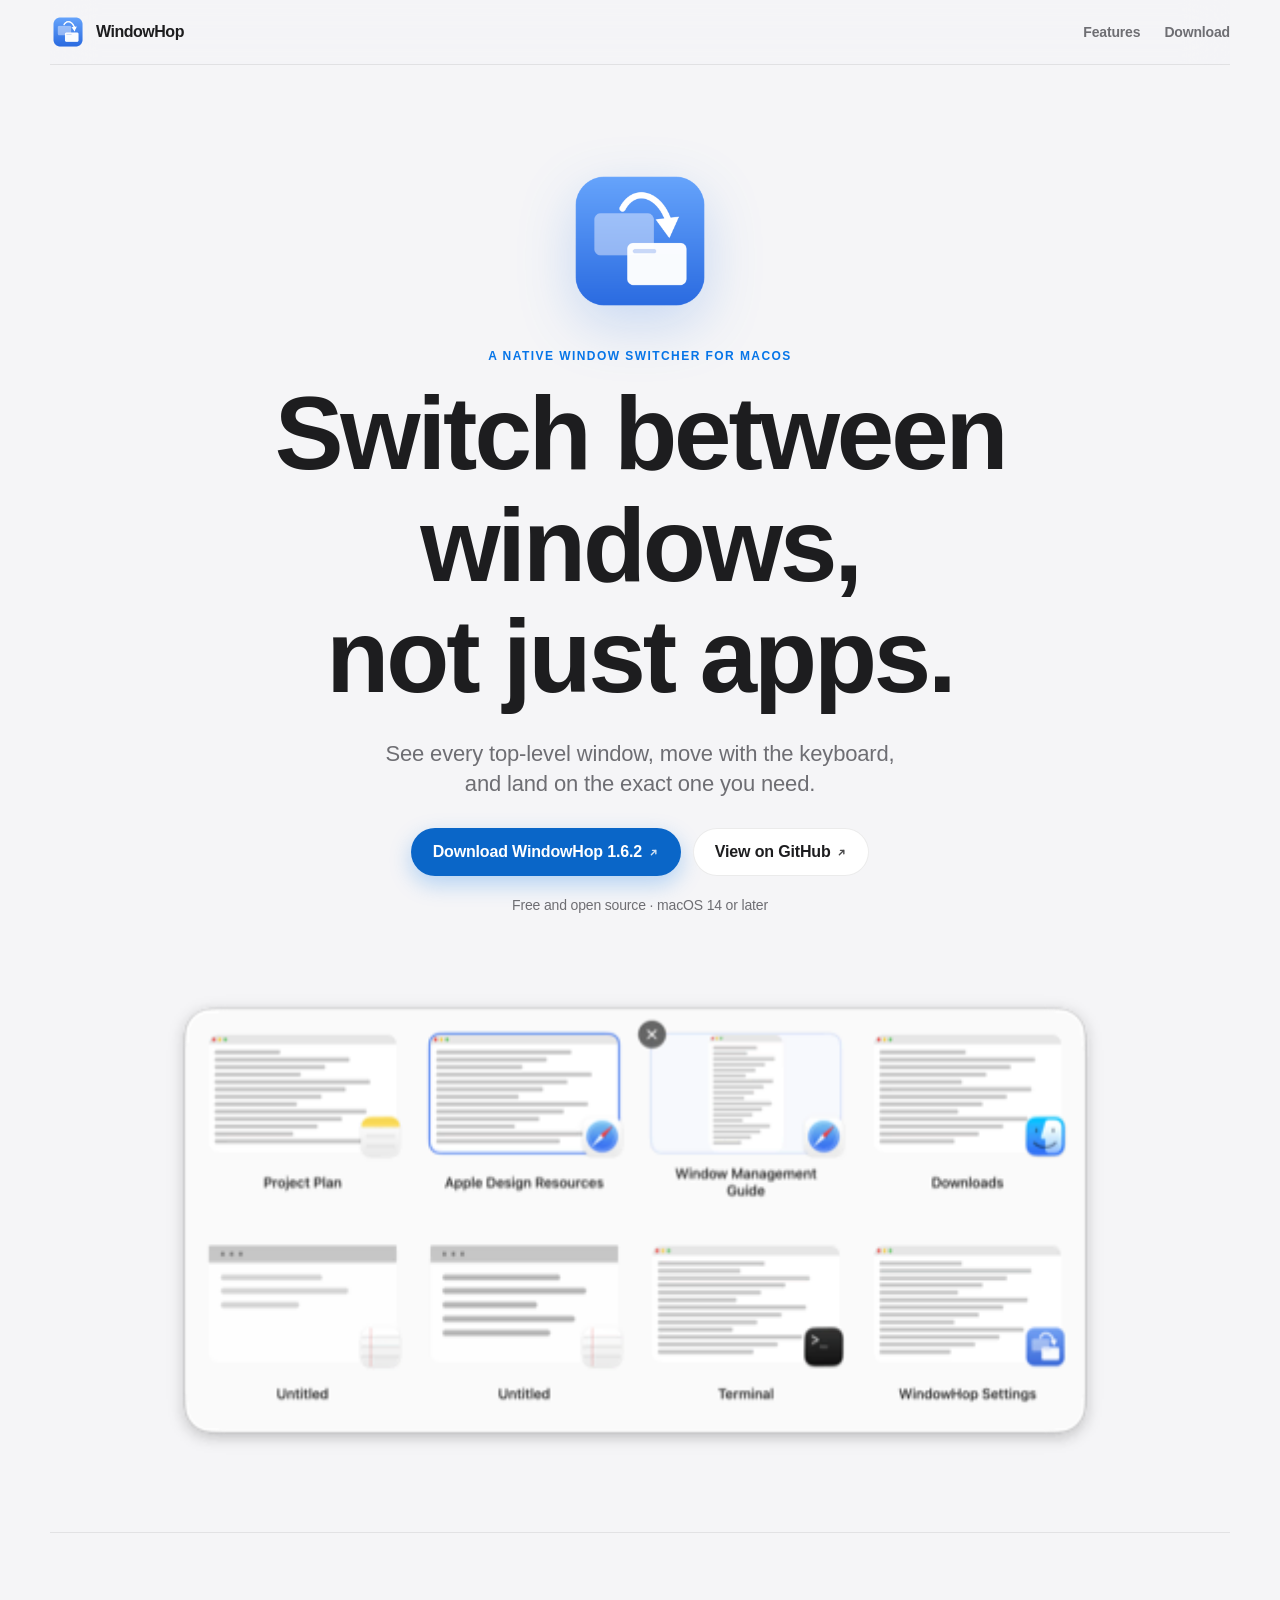
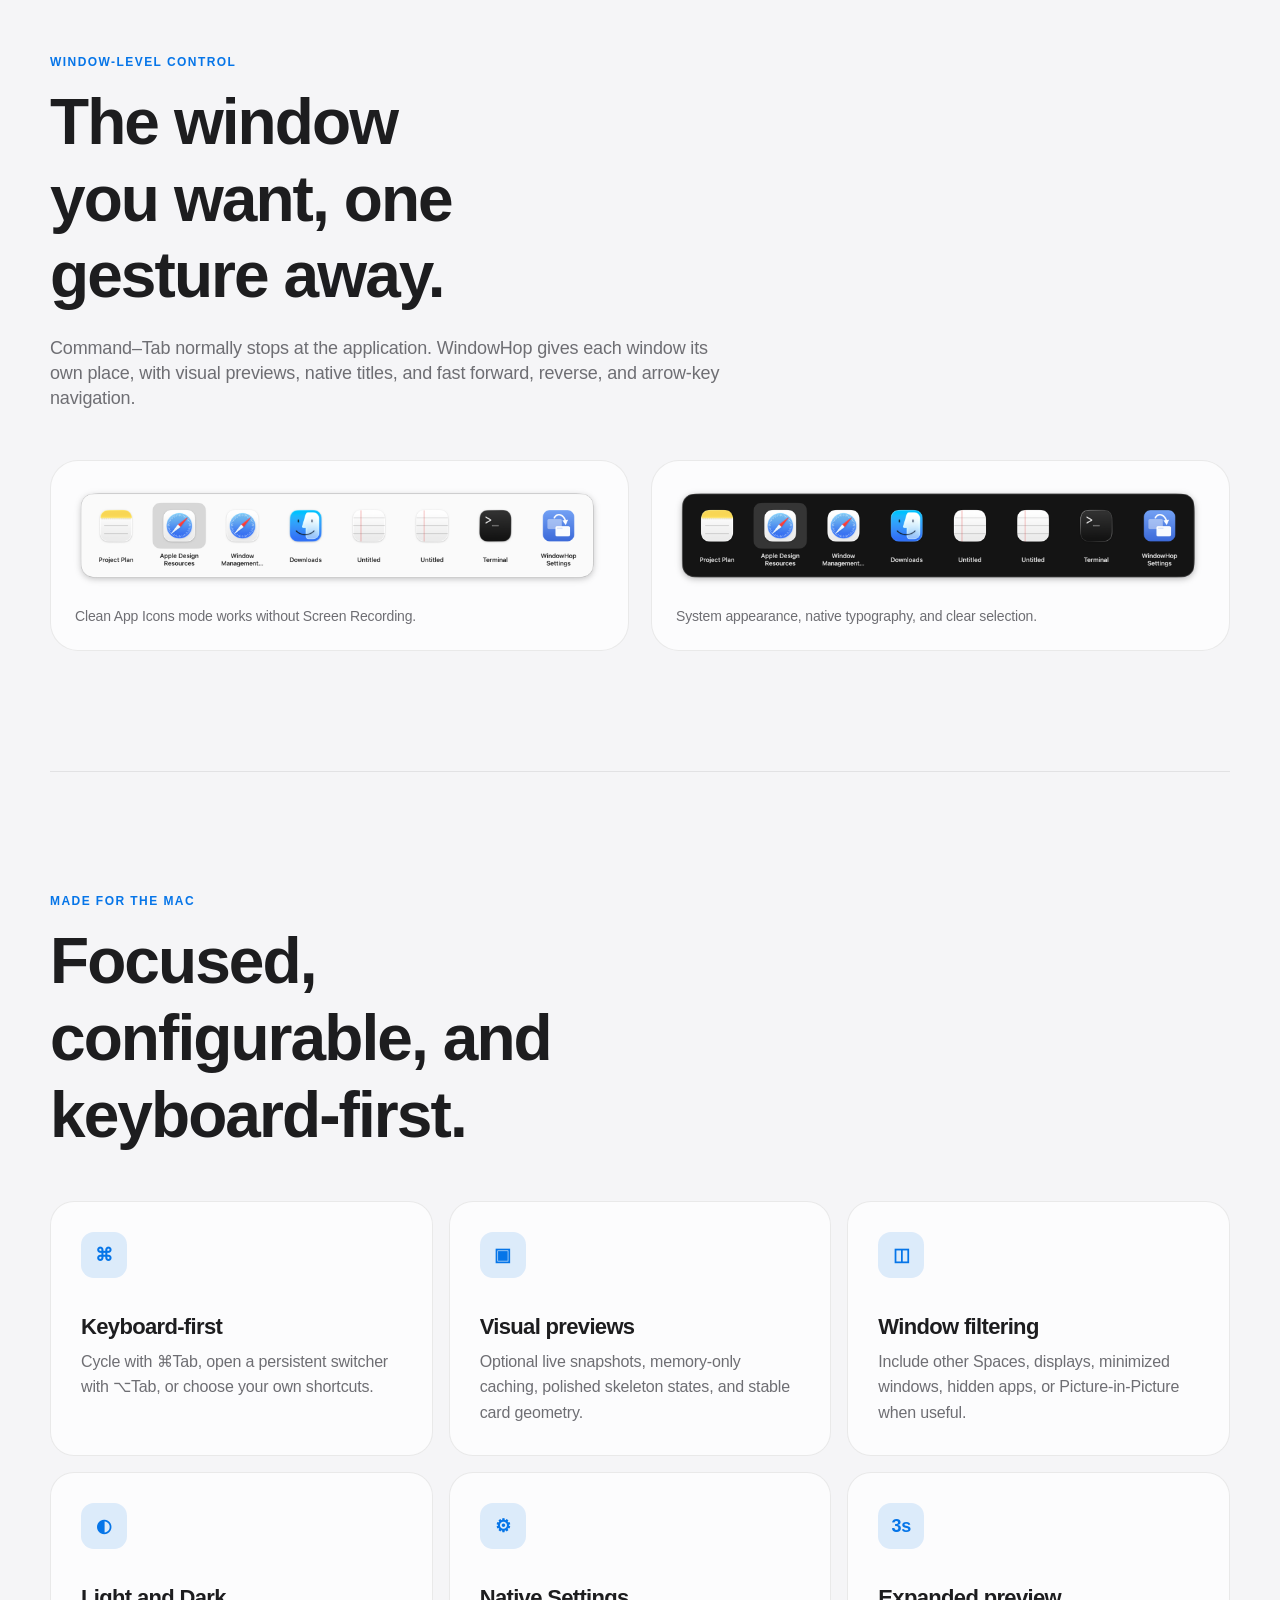
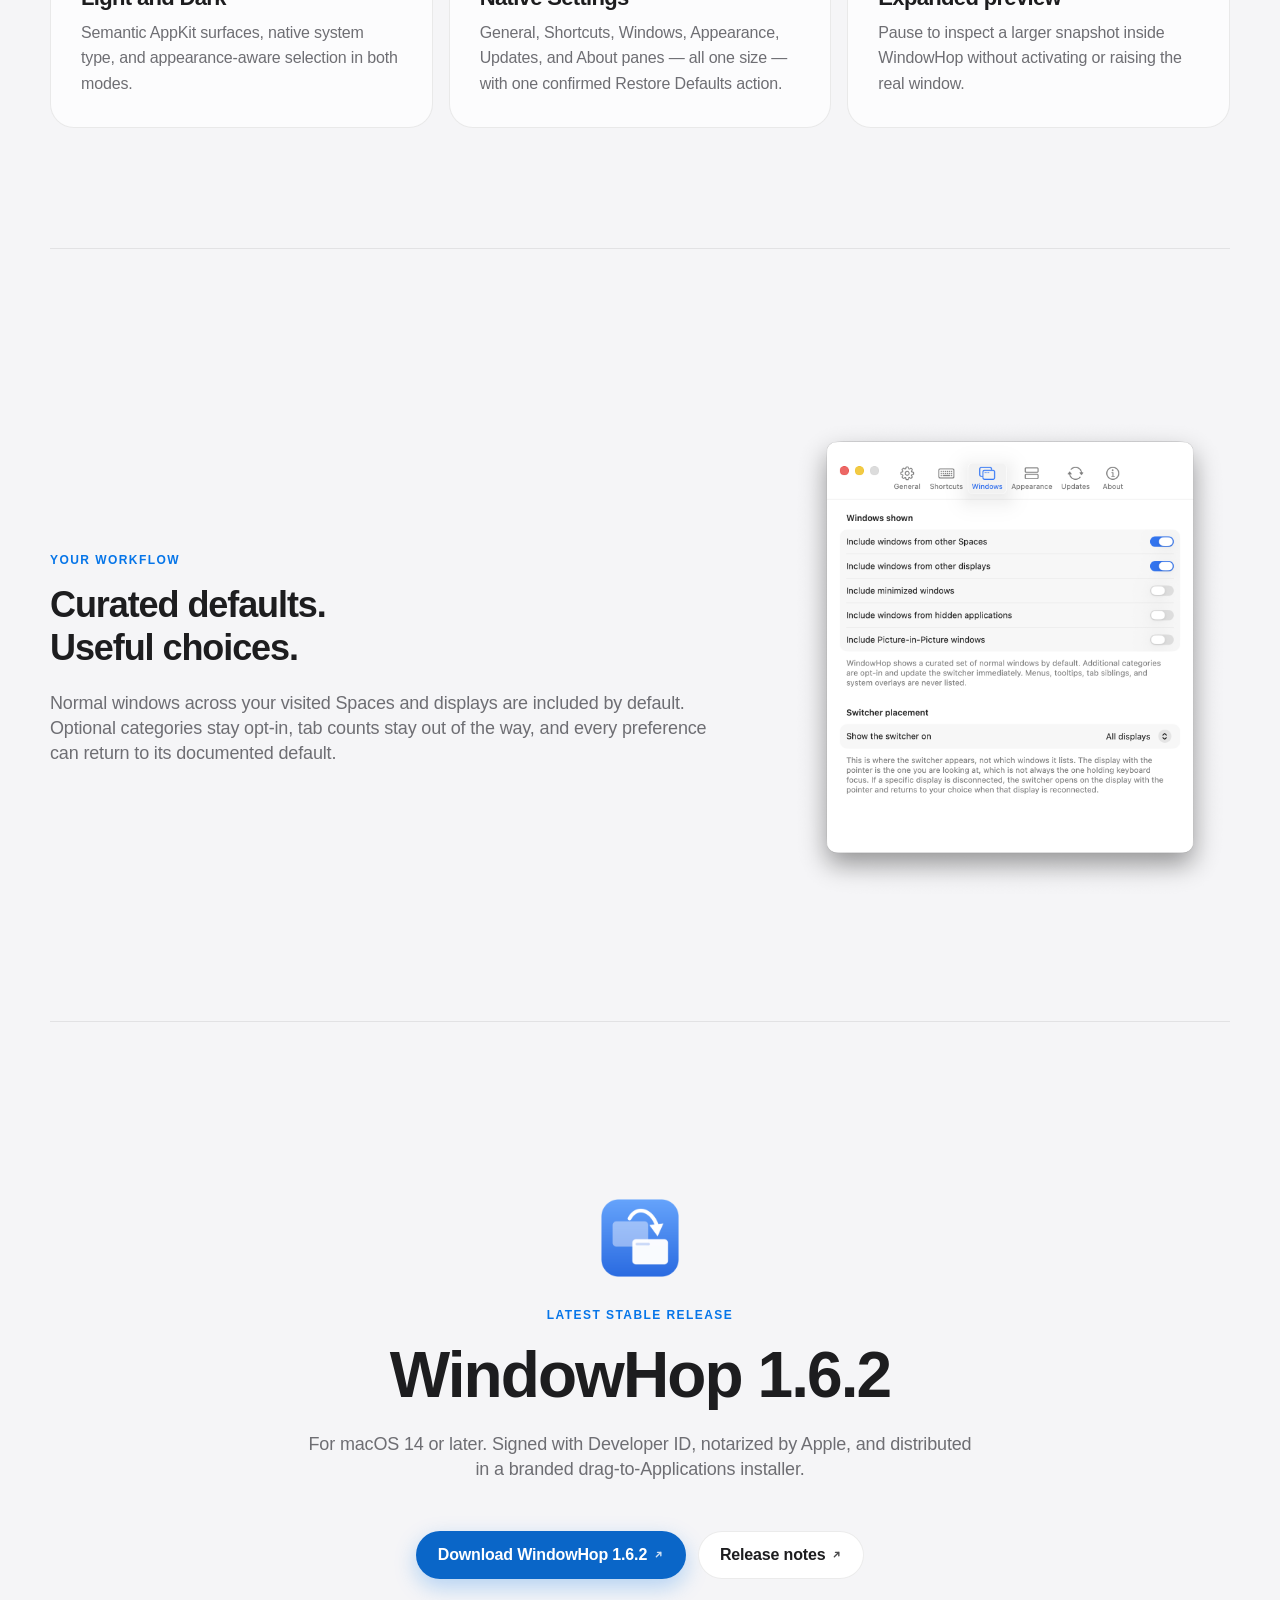
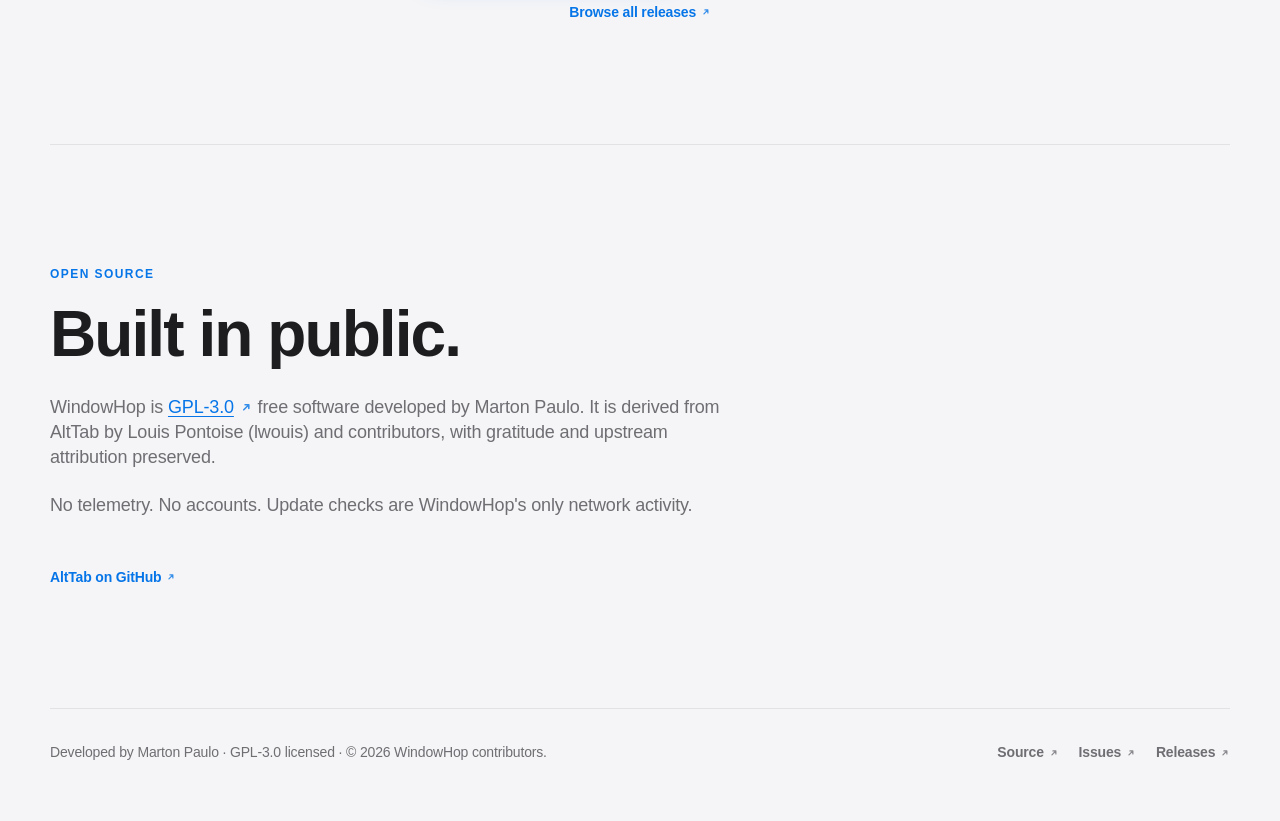
==== commit b5f02a18: "Split the header and the footer by the kind of link they carry The header nav carries this site's ow" ====
--- a/docs/index.html
+++ b/docs/index.html
@@ -72,7 +72,6 @@
     <nav aria-label="Page sections">
       <a href="#features">Features</a>
       <a href="#download">Download</a>
-      <a data-link="github" href="#" rel="noopener">GitHub<svg class="external-icon" viewBox="0 0 12 12" width="12" height="12" fill="none" aria-hidden="true" focusable="false"><path d="M3.6 8.4 8.4 3.6M4.8 3.6h3.6v3.6" stroke="currentColor" stroke-width="1.5" stroke-linecap="round" stroke-linejoin="round"/></svg></a>
     </nav>
   </header>
 
--- a/docs/styles/main.css
+++ b/docs/styles/main.css
@@ -1,8 +1,9 @@
 /* Fleet typography standard, 2026-09. This :root block is identical, in this
-   order, in windowhop, mailbell and meantime: the three sites share a design
-   but no package, so copying is the cost and identical ordering is what keeps
-   the drift greppable. The -apple-system stack is deliberate and stays: these
-   are landing pages for Mac apps, so the page wears the platform's own face. */
+   order, in windowhop, mailbell, meantime, smart-desk and orbit: the five sites
+   share a design but no package, so copying is the cost and identical ordering
+   is what keeps the drift greppable. The -apple-system stack is deliberate and
+   stays: these are landing pages for Mac apps, so the page wears the platform's
+   own face. */
 :root {
   --font-sans: -apple-system, BlinkMacSystemFont, "SF Pro Text", "Helvetica Neue", sans-serif;
   --text-xs: 0.75rem;
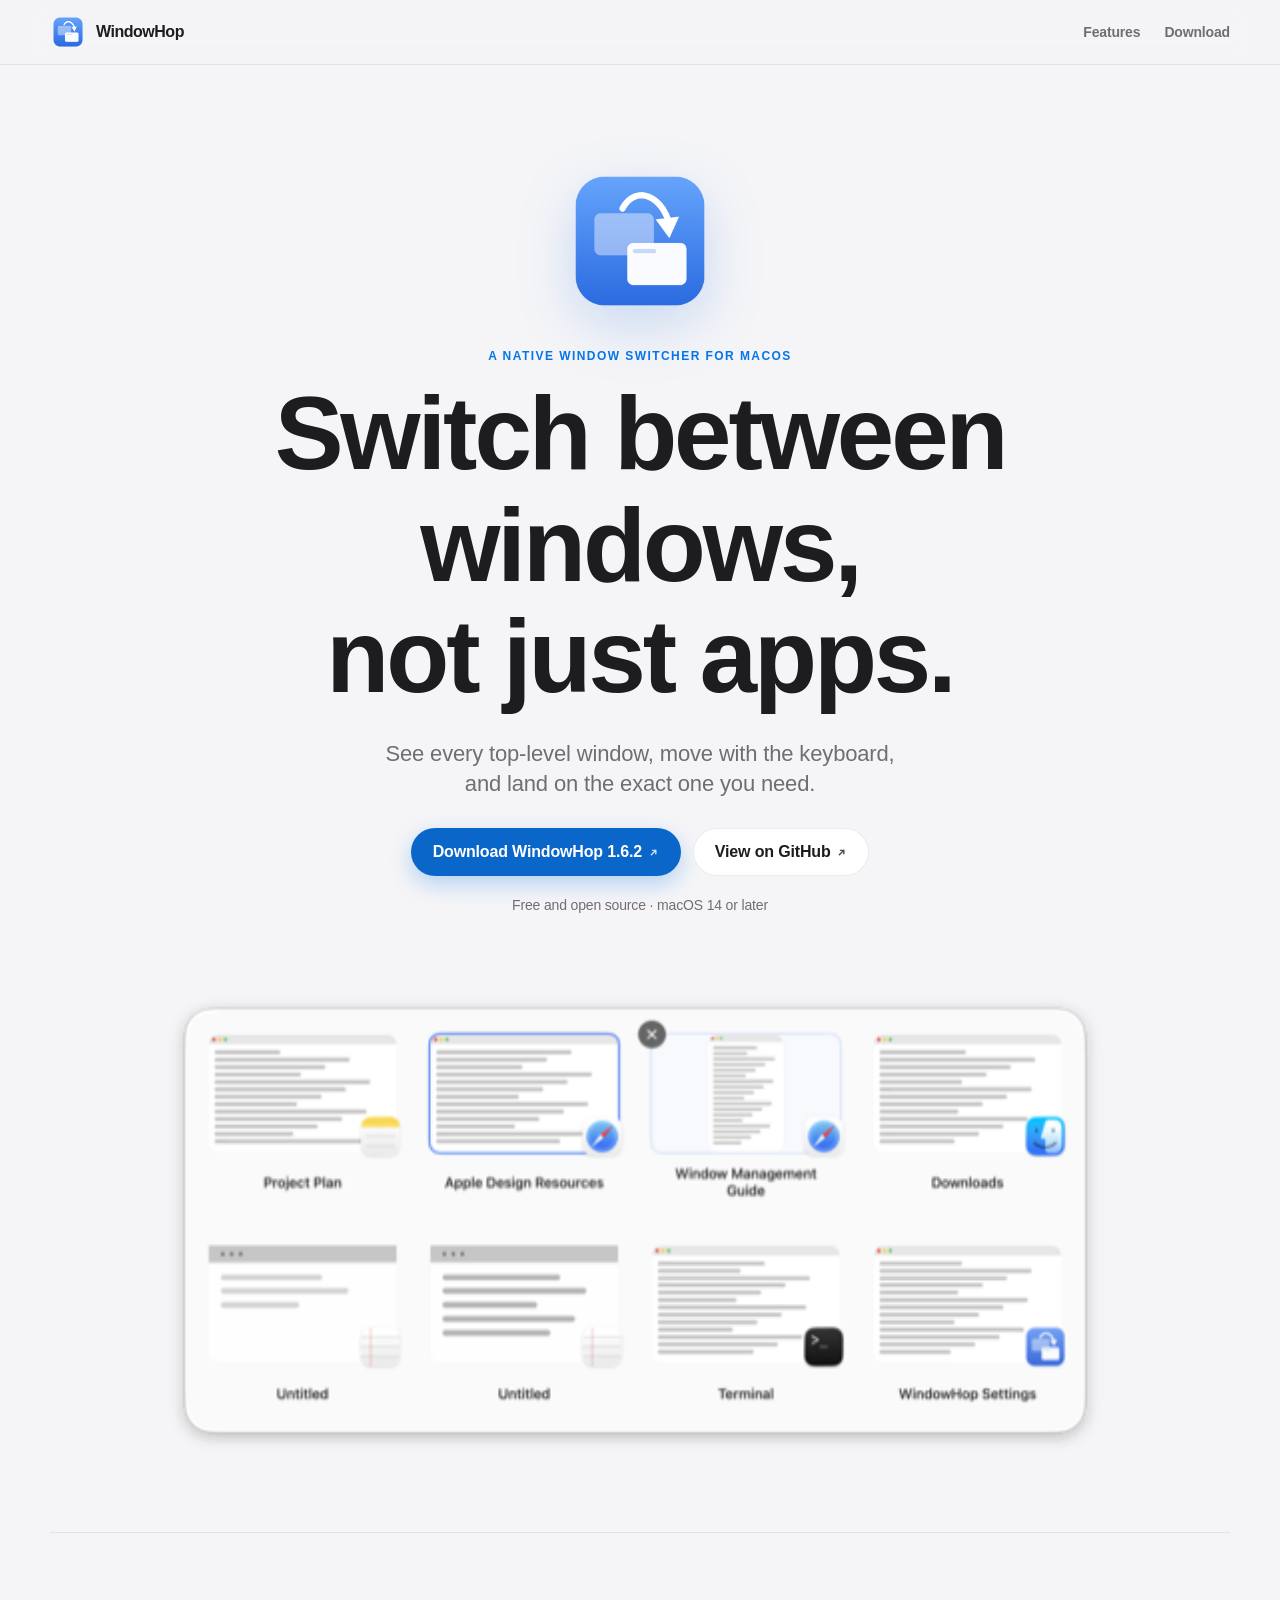
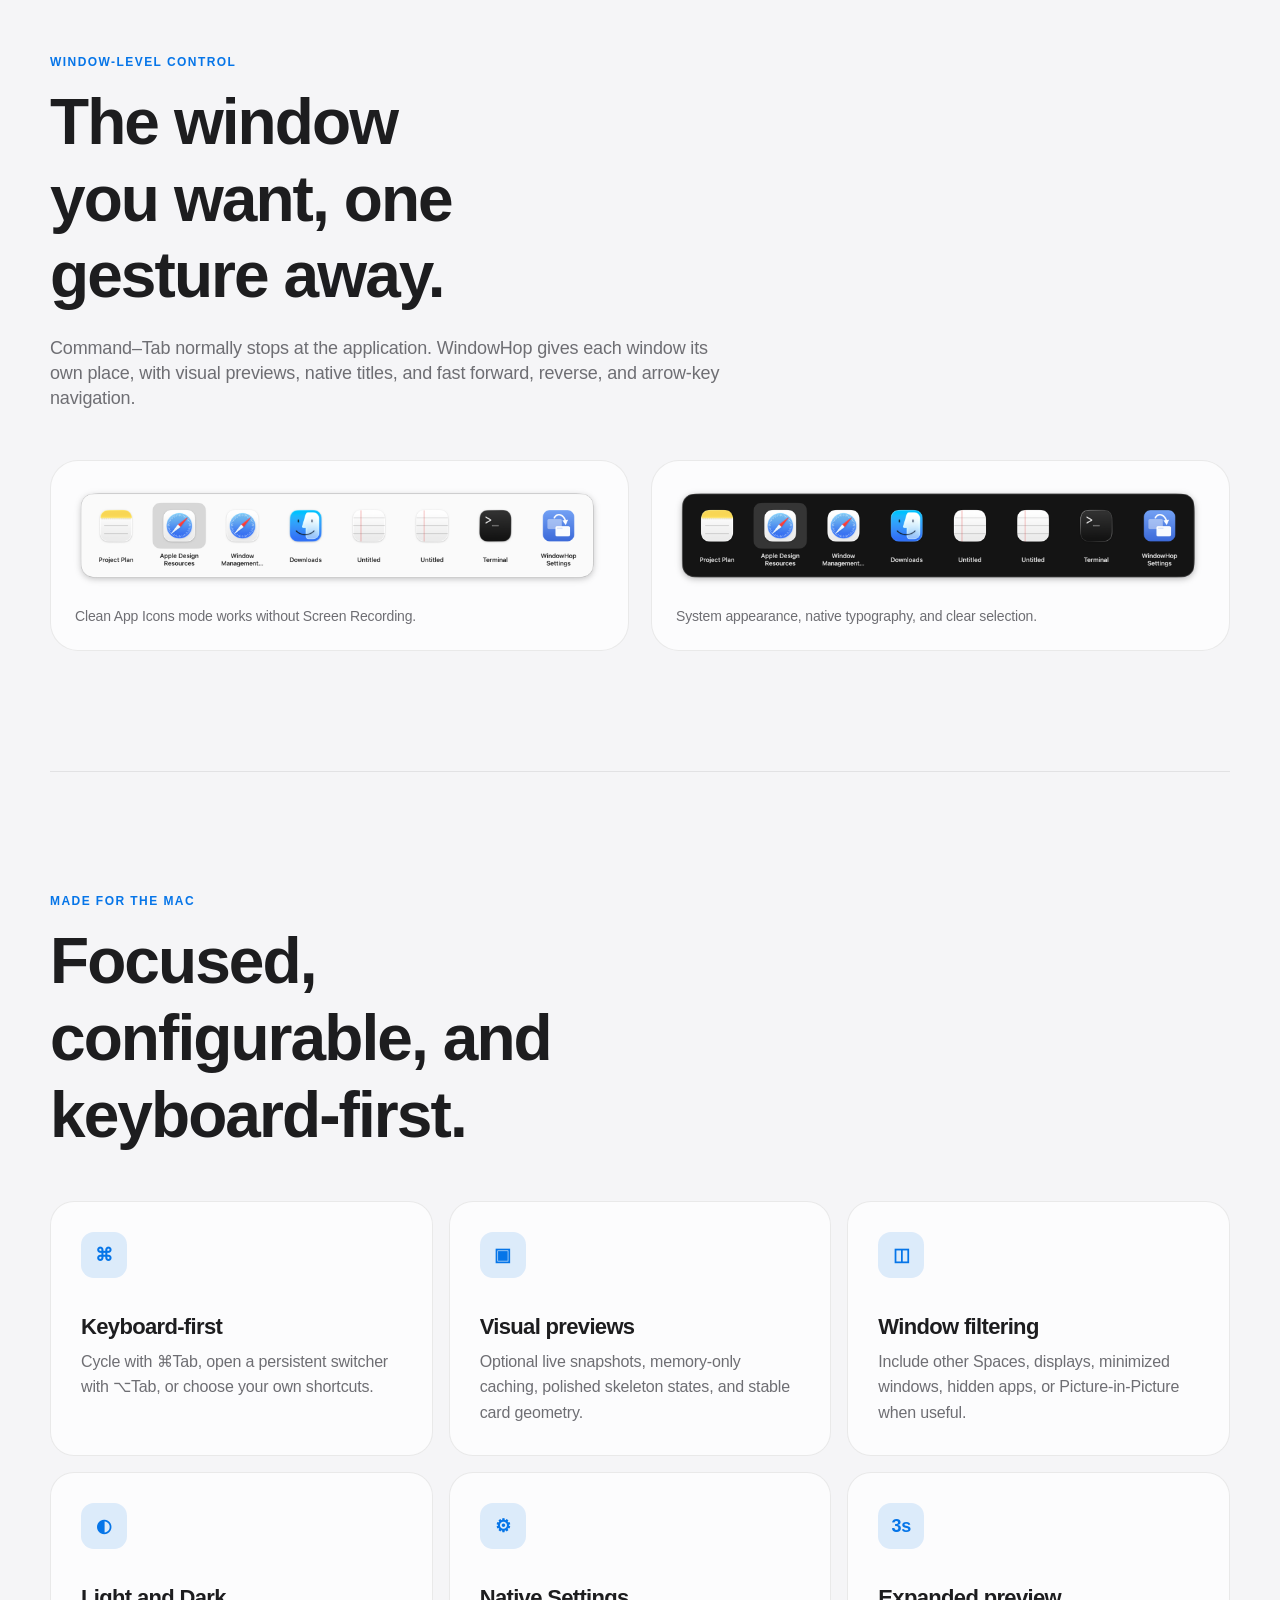
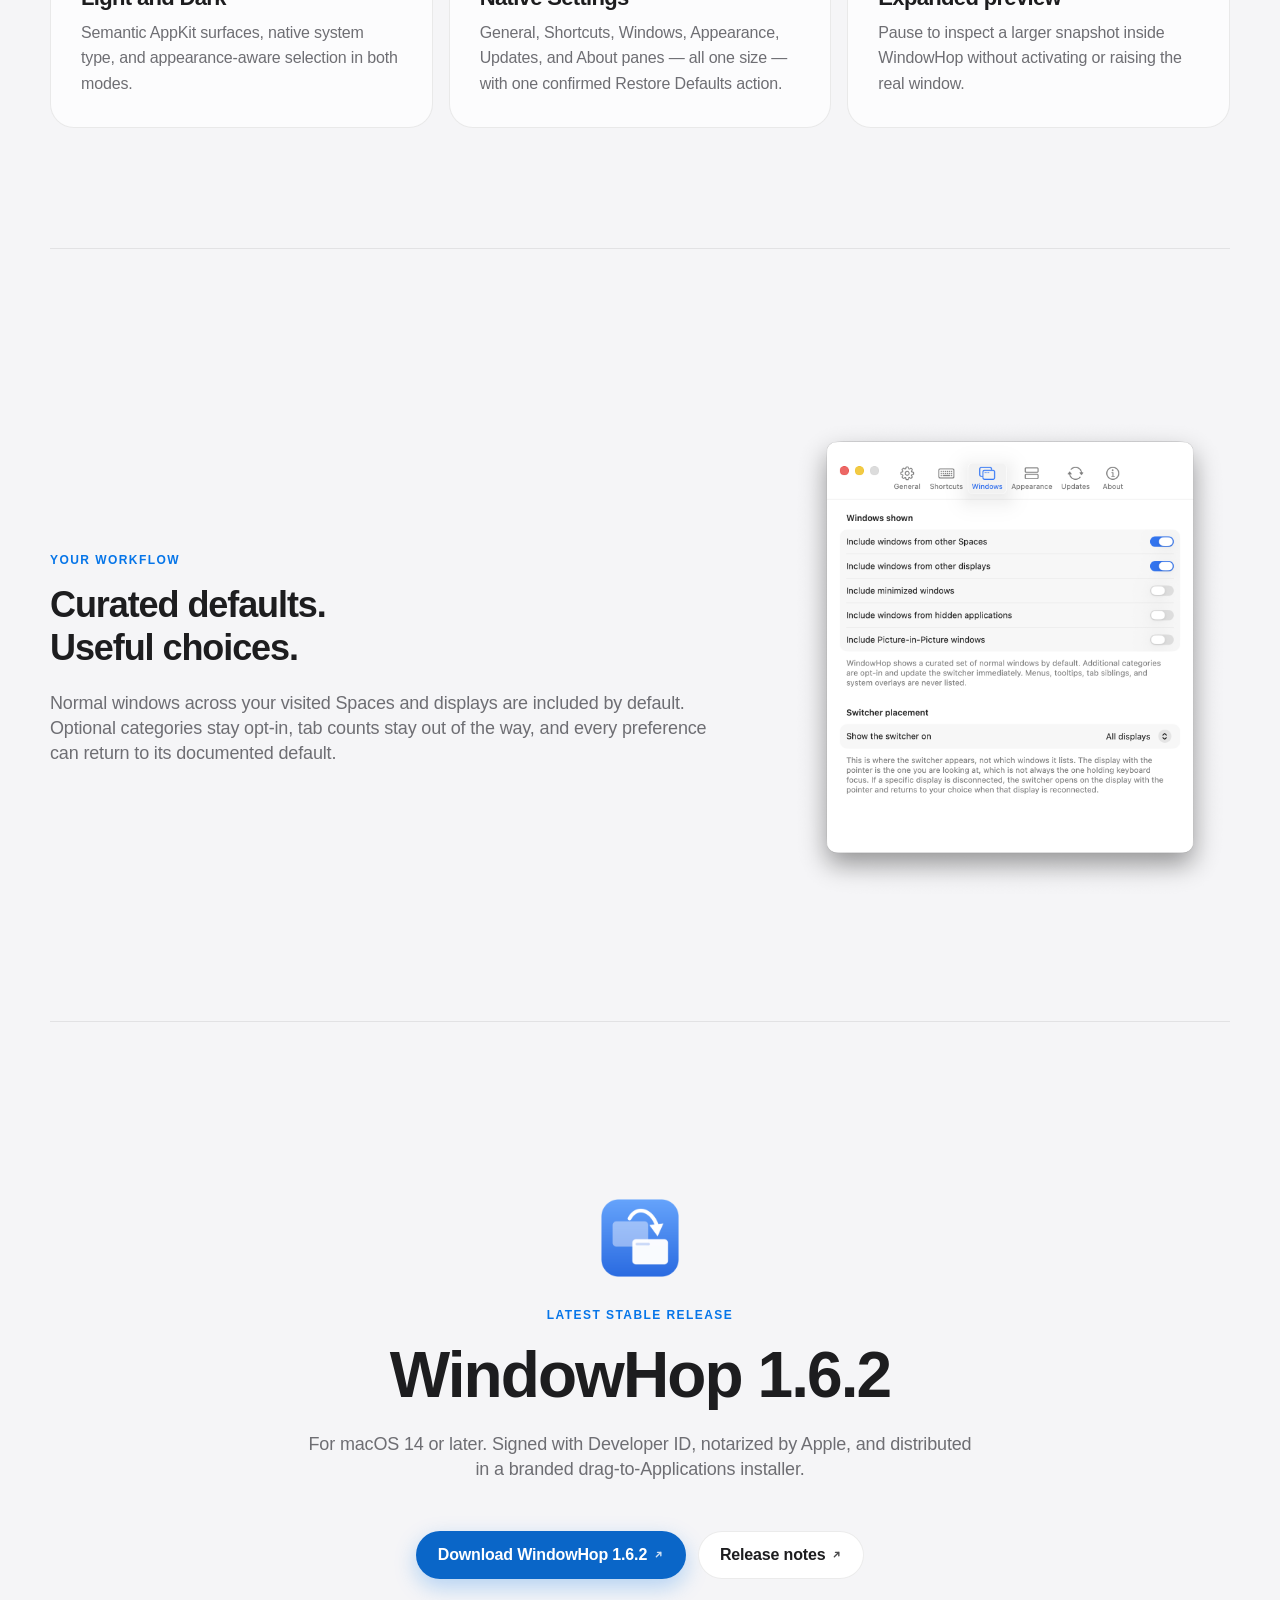
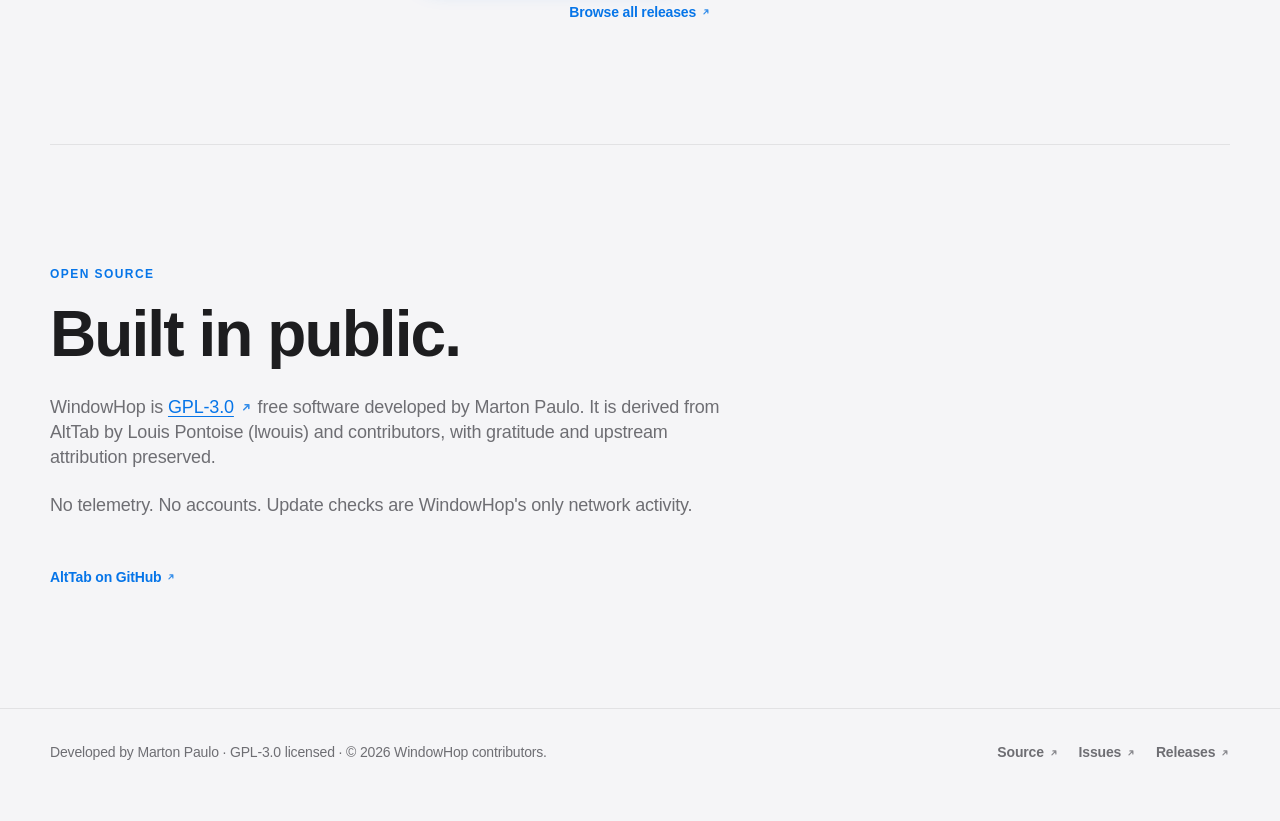
==== commit 4f0d2e57: "Span the header and footer across the viewport, not the container On a wide window the header was a " ====
--- a/docs/index.html
+++ b/docs/index.html
@@ -65,14 +65,16 @@
 <body>
   <a class="skip-link" href="#main">Skip to content</a>
   <header class="site-header" aria-label="Primary navigation">
-    <a class="brand" data-link="website" href="#top" aria-label="WindowHop home">
-      <img src="assets/app-icon.png" width="36" height="36" alt="">
-      <span>WindowHop</span>
-    </a>
-    <nav aria-label="Page sections">
-      <a href="#features">Features</a>
-      <a href="#download">Download</a>
-    </nav>
+    <div class="site-header-inner">
+      <a class="brand" data-link="website" href="#top" aria-label="WindowHop home">
+        <img src="assets/app-icon.png" width="36" height="36" alt="">
+        <span>WindowHop</span>
+      </a>
+      <nav aria-label="Page sections">
+        <a href="#features">Features</a>
+        <a href="#download">Download</a>
+      </nav>
+    </div>
   </header>
 
   <main id="main">
@@ -161,12 +163,14 @@
   </main>
 
   <footer class="site-footer">
-    <p>Developed by Marton Paulo · GPL-3.0 licensed · © <span data-site-year></span> WindowHop contributors.</p>
-    <nav aria-label="Site links">
-      <a data-link="github" href="#" rel="noopener">Source<svg class="external-icon" viewBox="0 0 12 12" width="12" height="12" fill="none" aria-hidden="true" focusable="false"><path d="M3.6 8.4 8.4 3.6M4.8 3.6h3.6v3.6" stroke="currentColor" stroke-width="1.5" stroke-linecap="round" stroke-linejoin="round"/></svg></a>
-      <a data-link="issues" href="#" rel="noopener">Issues<svg class="external-icon" viewBox="0 0 12 12" width="12" height="12" fill="none" aria-hidden="true" focusable="false"><path d="M3.6 8.4 8.4 3.6M4.8 3.6h3.6v3.6" stroke="currentColor" stroke-width="1.5" stroke-linecap="round" stroke-linejoin="round"/></svg></a>
-      <a data-link="releases" href="#" rel="noopener">Releases<svg class="external-icon" viewBox="0 0 12 12" width="12" height="12" fill="none" aria-hidden="true" focusable="false"><path d="M3.6 8.4 8.4 3.6M4.8 3.6h3.6v3.6" stroke="currentColor" stroke-width="1.5" stroke-linecap="round" stroke-linejoin="round"/></svg></a>
-    </nav>
+    <div class="site-footer-inner">
+      <p>Developed by Marton Paulo · GPL-3.0 licensed · © <span data-site-year></span> WindowHop contributors.</p>
+      <nav aria-label="Site links">
+        <a data-link="github" href="#" rel="noopener">Source<svg class="external-icon" viewBox="0 0 12 12" width="12" height="12" fill="none" aria-hidden="true" focusable="false"><path d="M3.6 8.4 8.4 3.6M4.8 3.6h3.6v3.6" stroke="currentColor" stroke-width="1.5" stroke-linecap="round" stroke-linejoin="round"/></svg></a>
+        <a data-link="issues" href="#" rel="noopener">Issues<svg class="external-icon" viewBox="0 0 12 12" width="12" height="12" fill="none" aria-hidden="true" focusable="false"><path d="M3.6 8.4 8.4 3.6M4.8 3.6h3.6v3.6" stroke="currentColor" stroke-width="1.5" stroke-linecap="round" stroke-linejoin="round"/></svg></a>
+        <a data-link="releases" href="#" rel="noopener">Releases<svg class="external-icon" viewBox="0 0 12 12" width="12" height="12" fill="none" aria-hidden="true" focusable="false"><path d="M3.6 8.4 8.4 3.6M4.8 3.6h3.6v3.6" stroke="currentColor" stroke-width="1.5" stroke-linecap="round" stroke-linejoin="round"/></svg></a>
+      </nav>
+    </div>
   </footer>
 </body>
 </html>
--- a/docs/styles/main.css
+++ b/docs/styles/main.css
@@ -125,13 +125,18 @@
   opacity: 0.8;
 }
 
+/* The header's background, blur and hairline span the viewport; only its
+   contents sit in the container, so the brand keeps the same left edge as every
+   section below it. The footer's rule is drawn the same way. */
 .site-header {
   position: sticky; top: 0; z-index: 20;
-  display: flex; align-items: center; justify-content: space-between; gap: 12px 24px;
-  width: var(--page-width); margin: 0 auto; padding: 14px 0;
   background: color-mix(in srgb, var(--bg) 82%, transparent);
   backdrop-filter: blur(22px) saturate(1.4);
   border-bottom: 1px solid var(--line);
+}
+.site-header-inner {
+  display: flex; align-items: center; justify-content: space-between; gap: 12px 24px;
+  width: var(--page-width); margin-inline: auto; padding: 14px 0;
 }
 /* The wordmark is the site's name, not a navigation state: it stays --text on
    every page, so the lockup never changes colour as the visitor moves around. */
@@ -150,7 +155,7 @@
    name rather than a nav state, so it must not change colour with the route. */
 .site-header nav [aria-current="page"] { color: var(--accent); }
 
-main, .site-footer { width: var(--page-width); margin-inline: auto; }
+main { width: var(--page-width); margin-inline: auto; }
 main { flex: 1 0 auto; }
 .site-footer { margin-top: auto; }
 
@@ -263,9 +268,12 @@
 .link-row a { color: var(--accent); }
 
 .site-footer {
+  border-top: 1px solid var(--line);
+  color: var(--secondary); font-size: var(--text-sm);
+}
+.site-footer-inner {
   display: flex; justify-content: space-between; gap: 12px 30px; flex-wrap: wrap;
-  padding: 32px 0 56px; border-top: 1px solid var(--line);
-  color: var(--secondary); font-size: var(--text-sm);
+  width: var(--page-width); margin-inline: auto; padding: 32px 0 56px;
 }
 .site-footer p { margin: 0; }
 .site-footer nav { display: flex; flex-wrap: wrap; gap: 12px 20px; }
@@ -275,7 +283,7 @@
   :root { --page-width: min(100% - 28px, 1180px); --header-height: 99px; }
   /* The header keeps every destination on narrow screens: it wraps onto a
      second centred row rather than dropping links the visitor came for. */
-  .site-header { flex-wrap: wrap; justify-content: center; }
+  .site-header-inner { flex-wrap: wrap; justify-content: center; }
   .site-header nav { width: 100%; justify-content: center; flex-wrap: wrap; gap: 8px 18px; }
   .hero { padding-top: 68px; }
   .section { padding: 86px 0; }
@@ -284,7 +292,7 @@
   .showcase > .showcase-copy { order: -1; }
   .showcase > :not(.showcase-copy) { justify-self: center; max-height: 560px; }
   .feature-grid article { min-height: 210px; }
-  .site-footer { flex-direction: column; }
+  .site-footer-inner { flex-direction: column; }
 }
 
 @media (max-width: 520px) {
